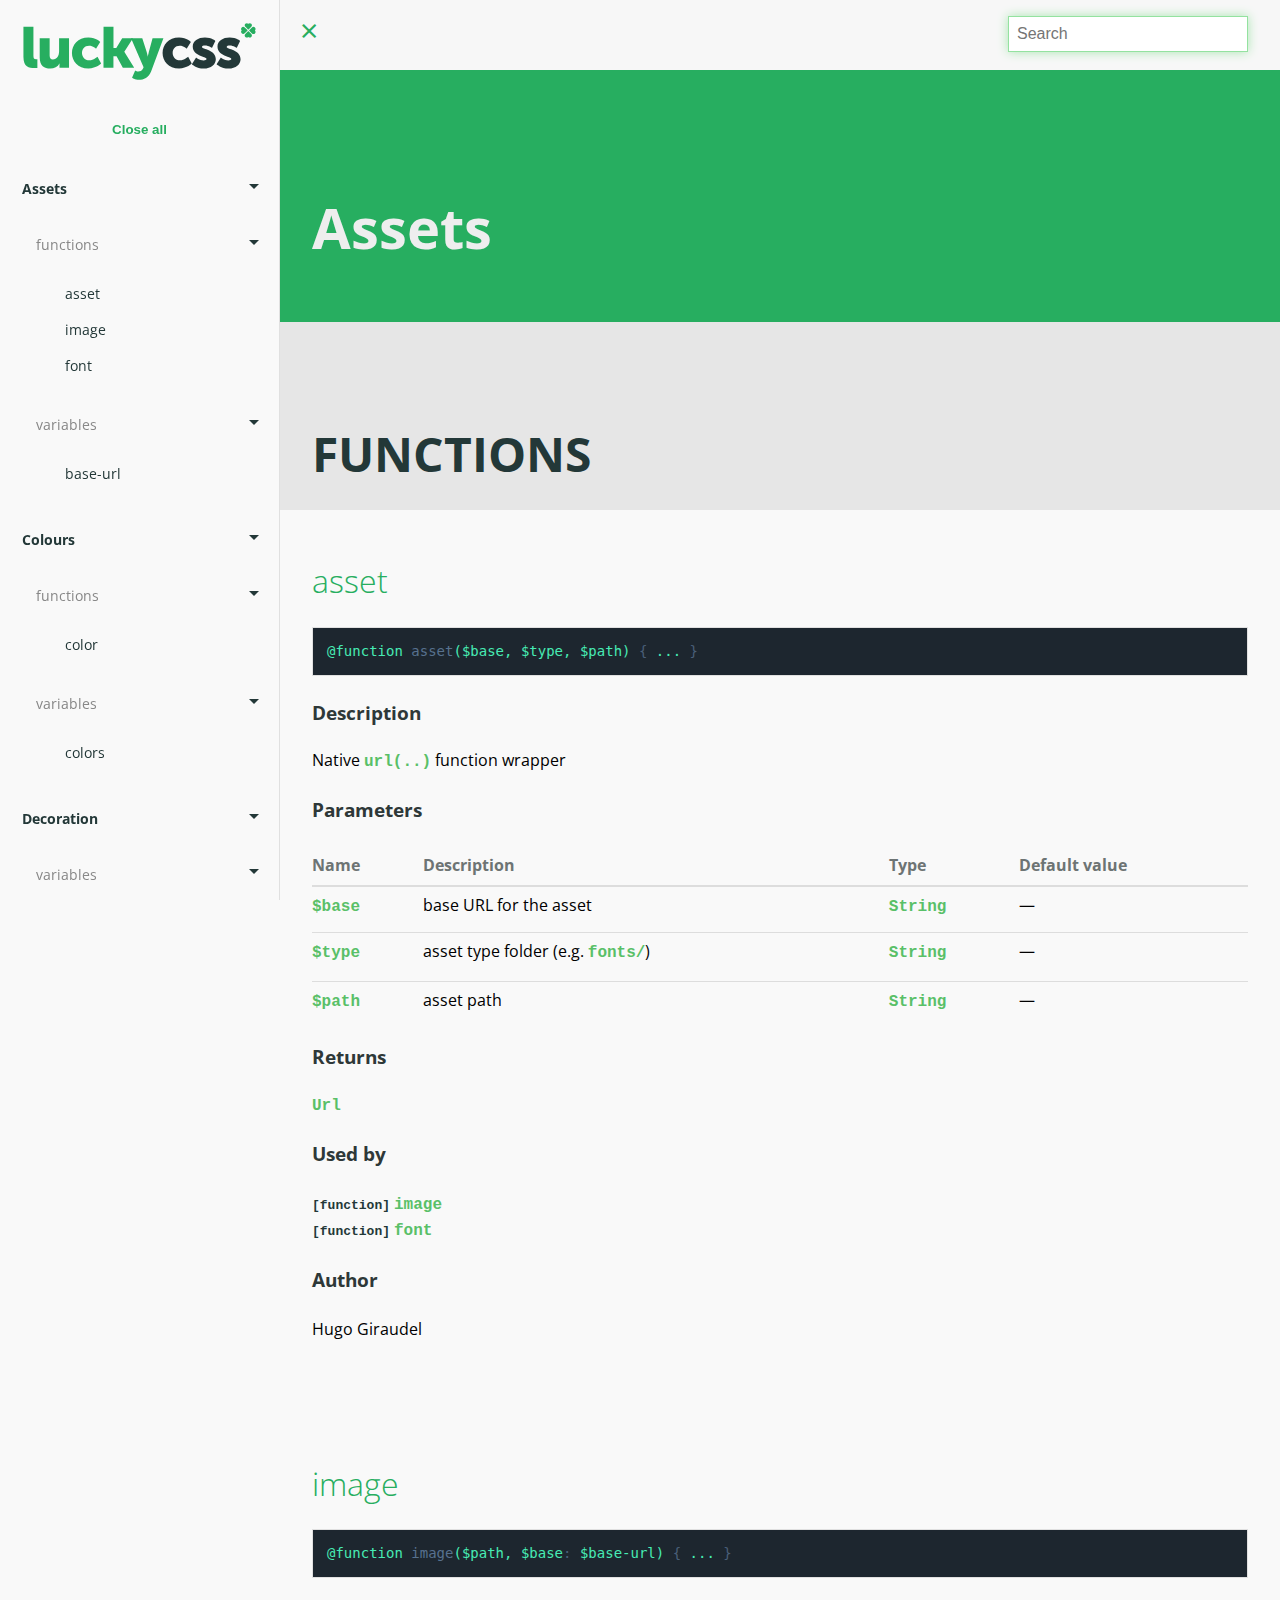
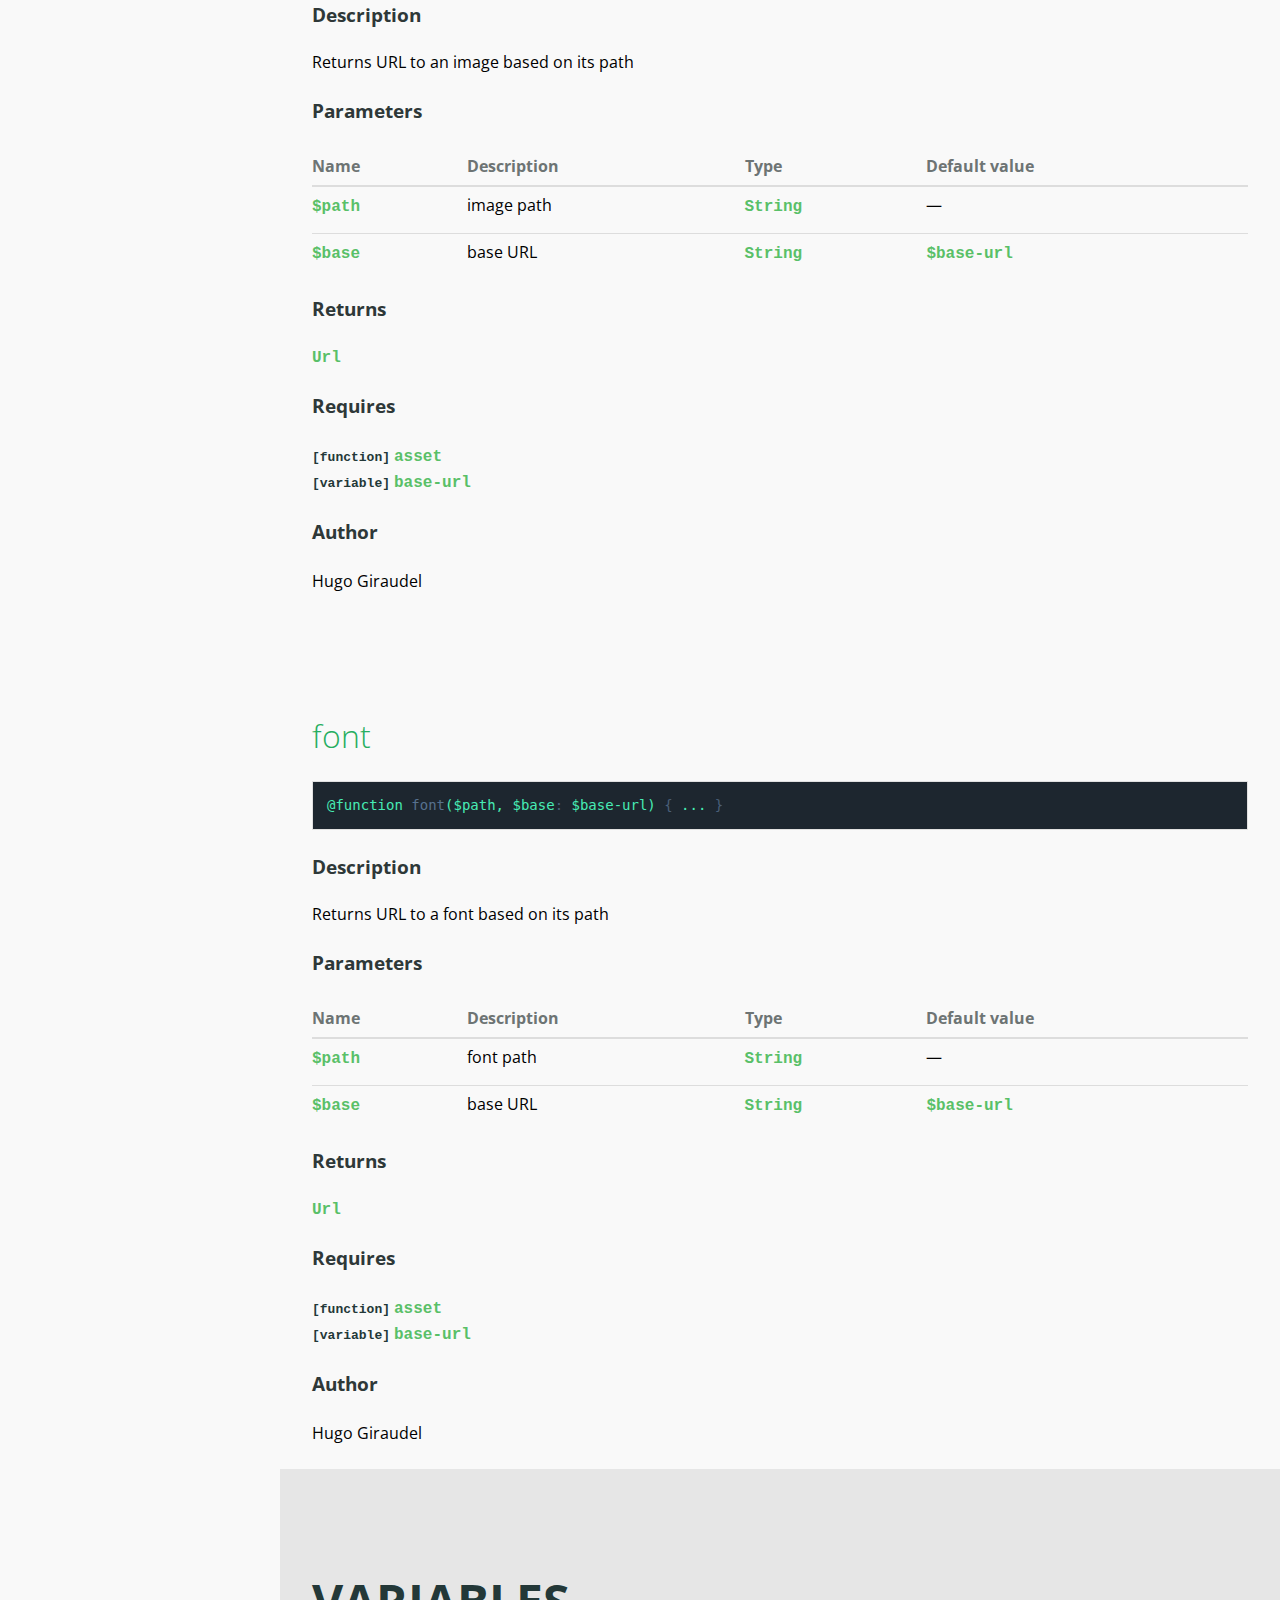
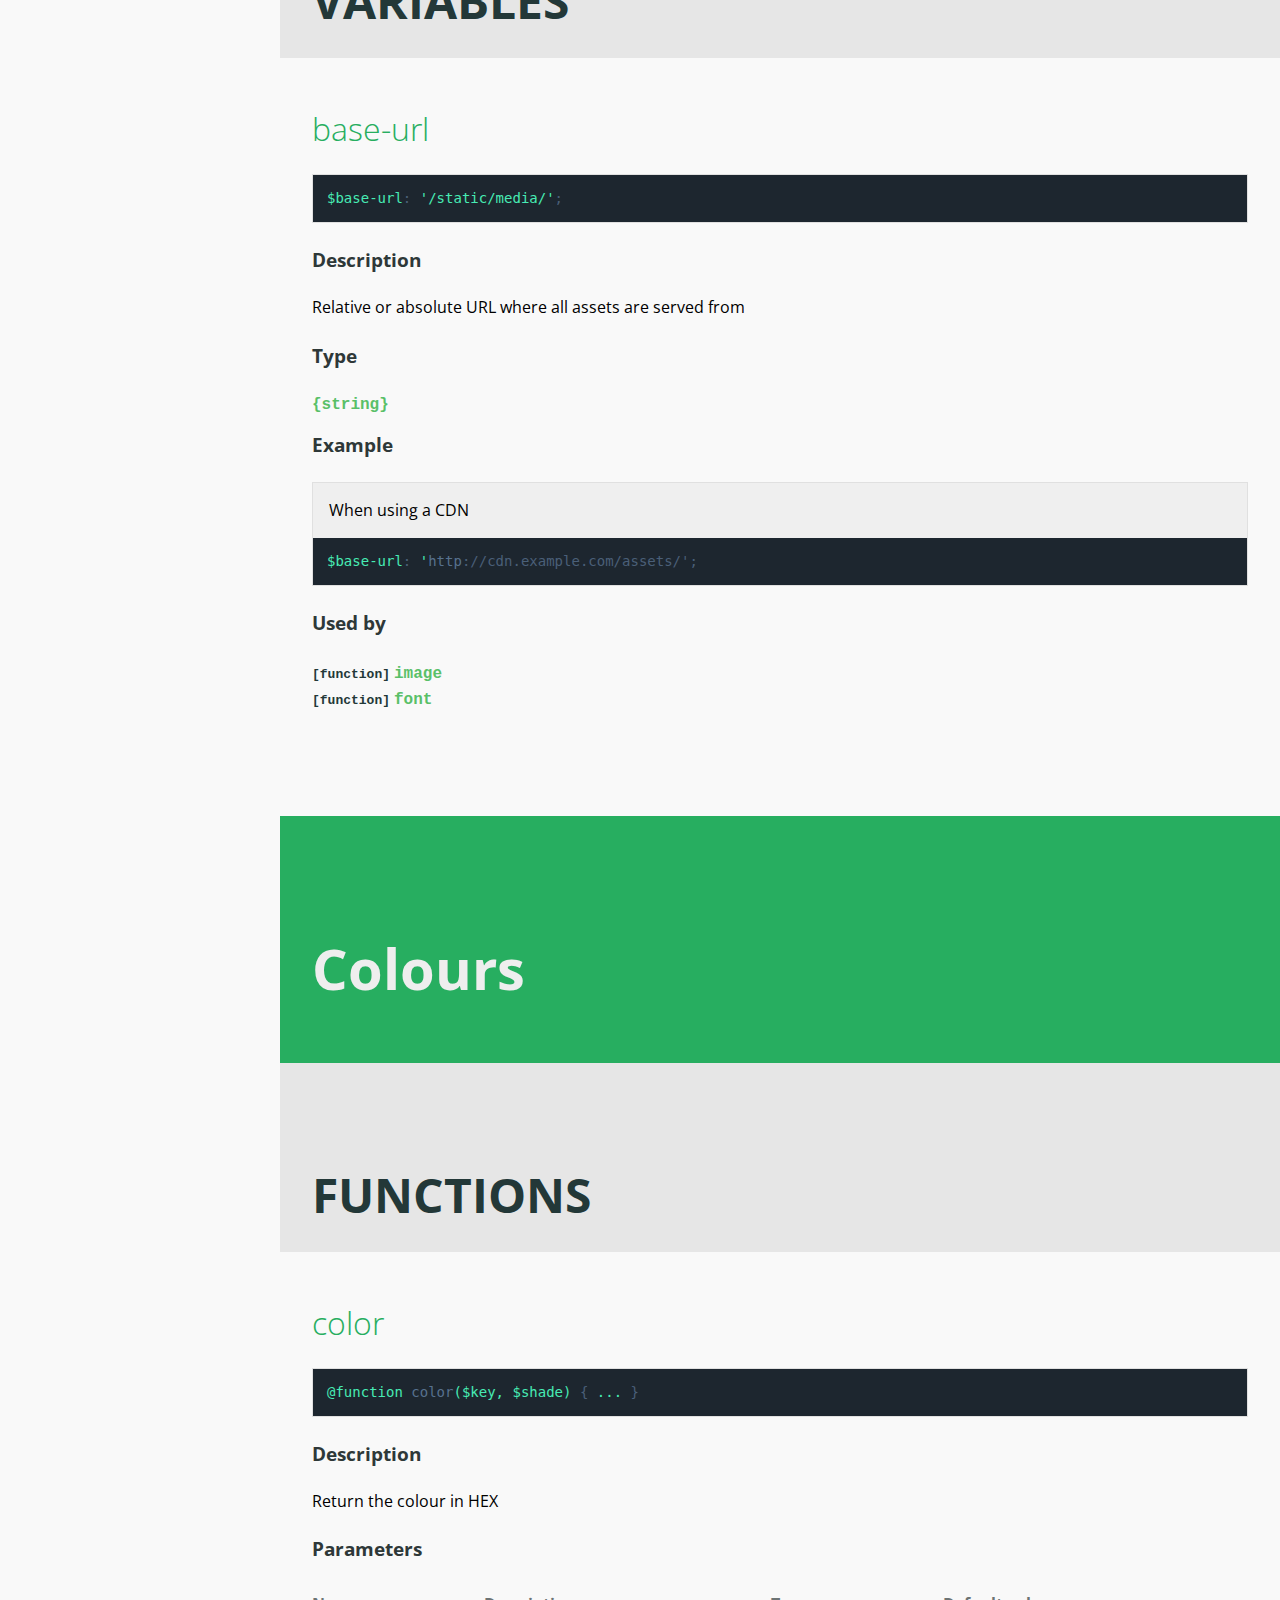
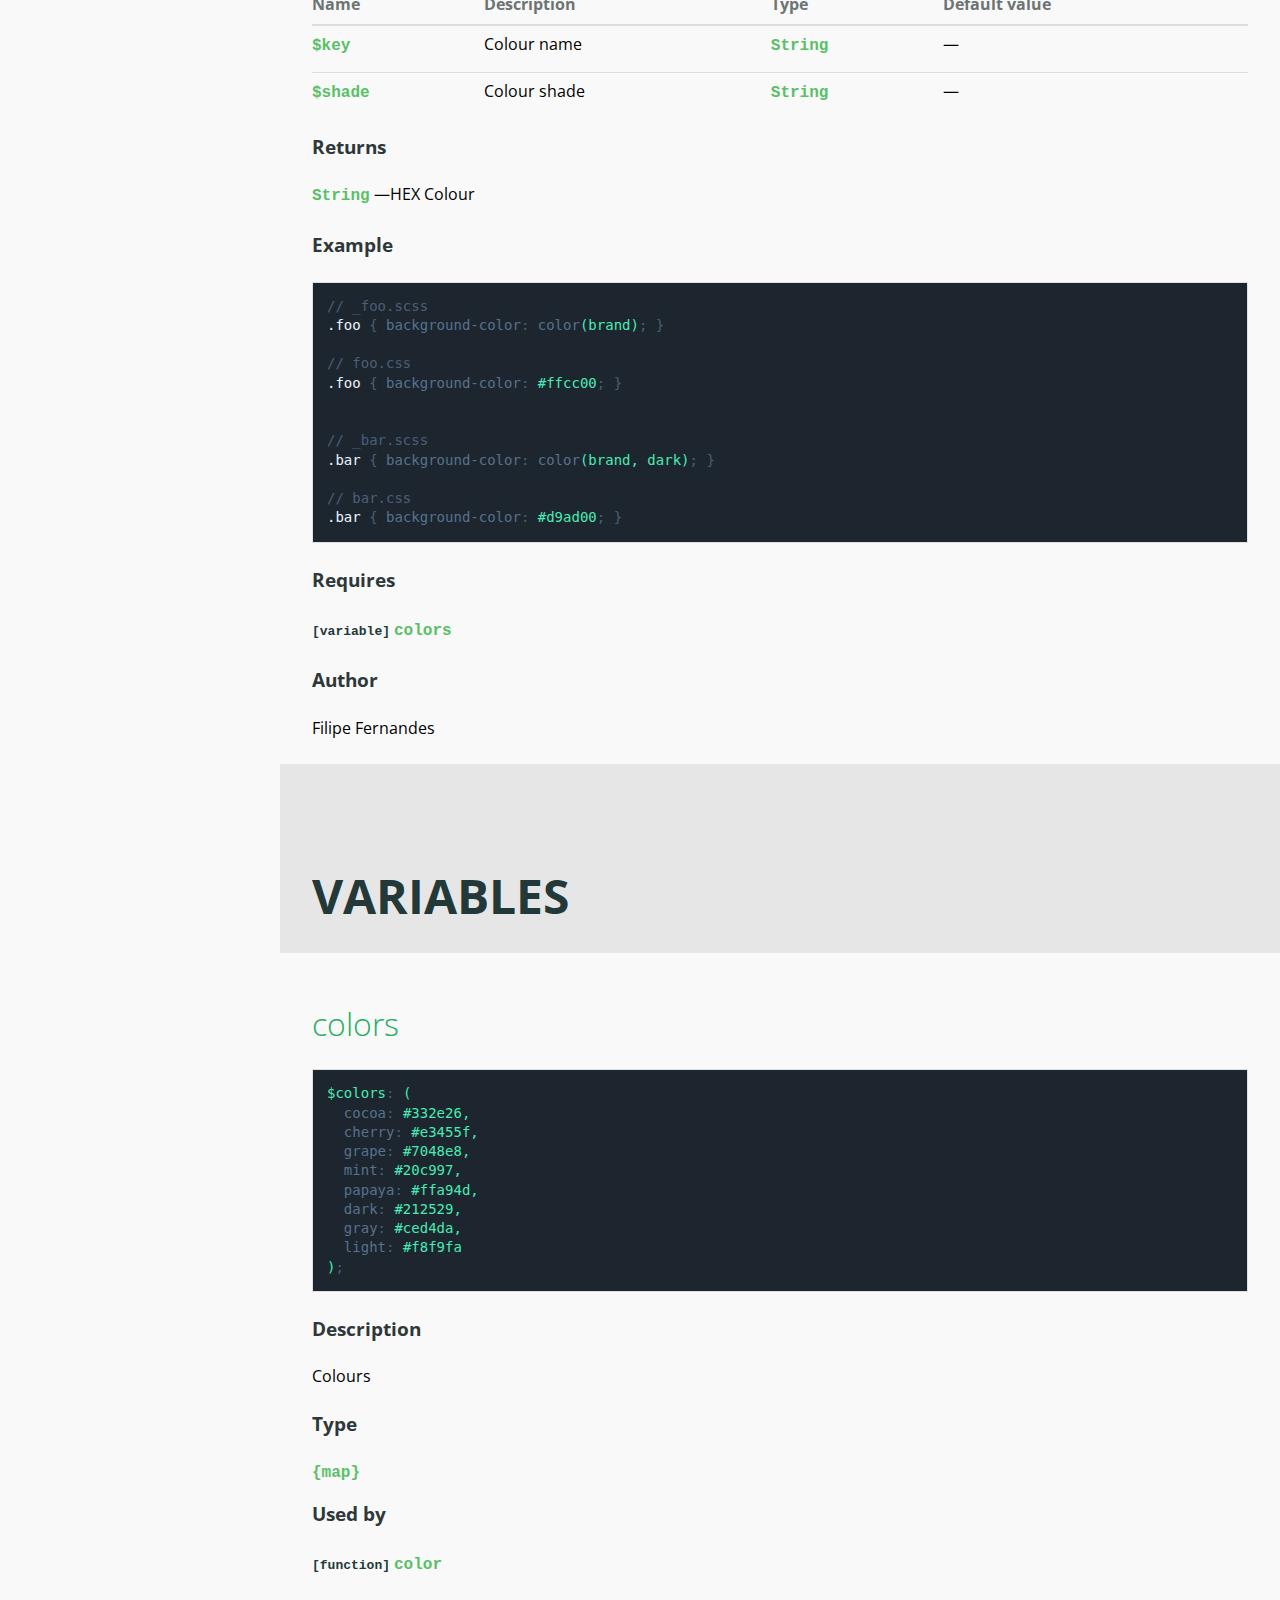
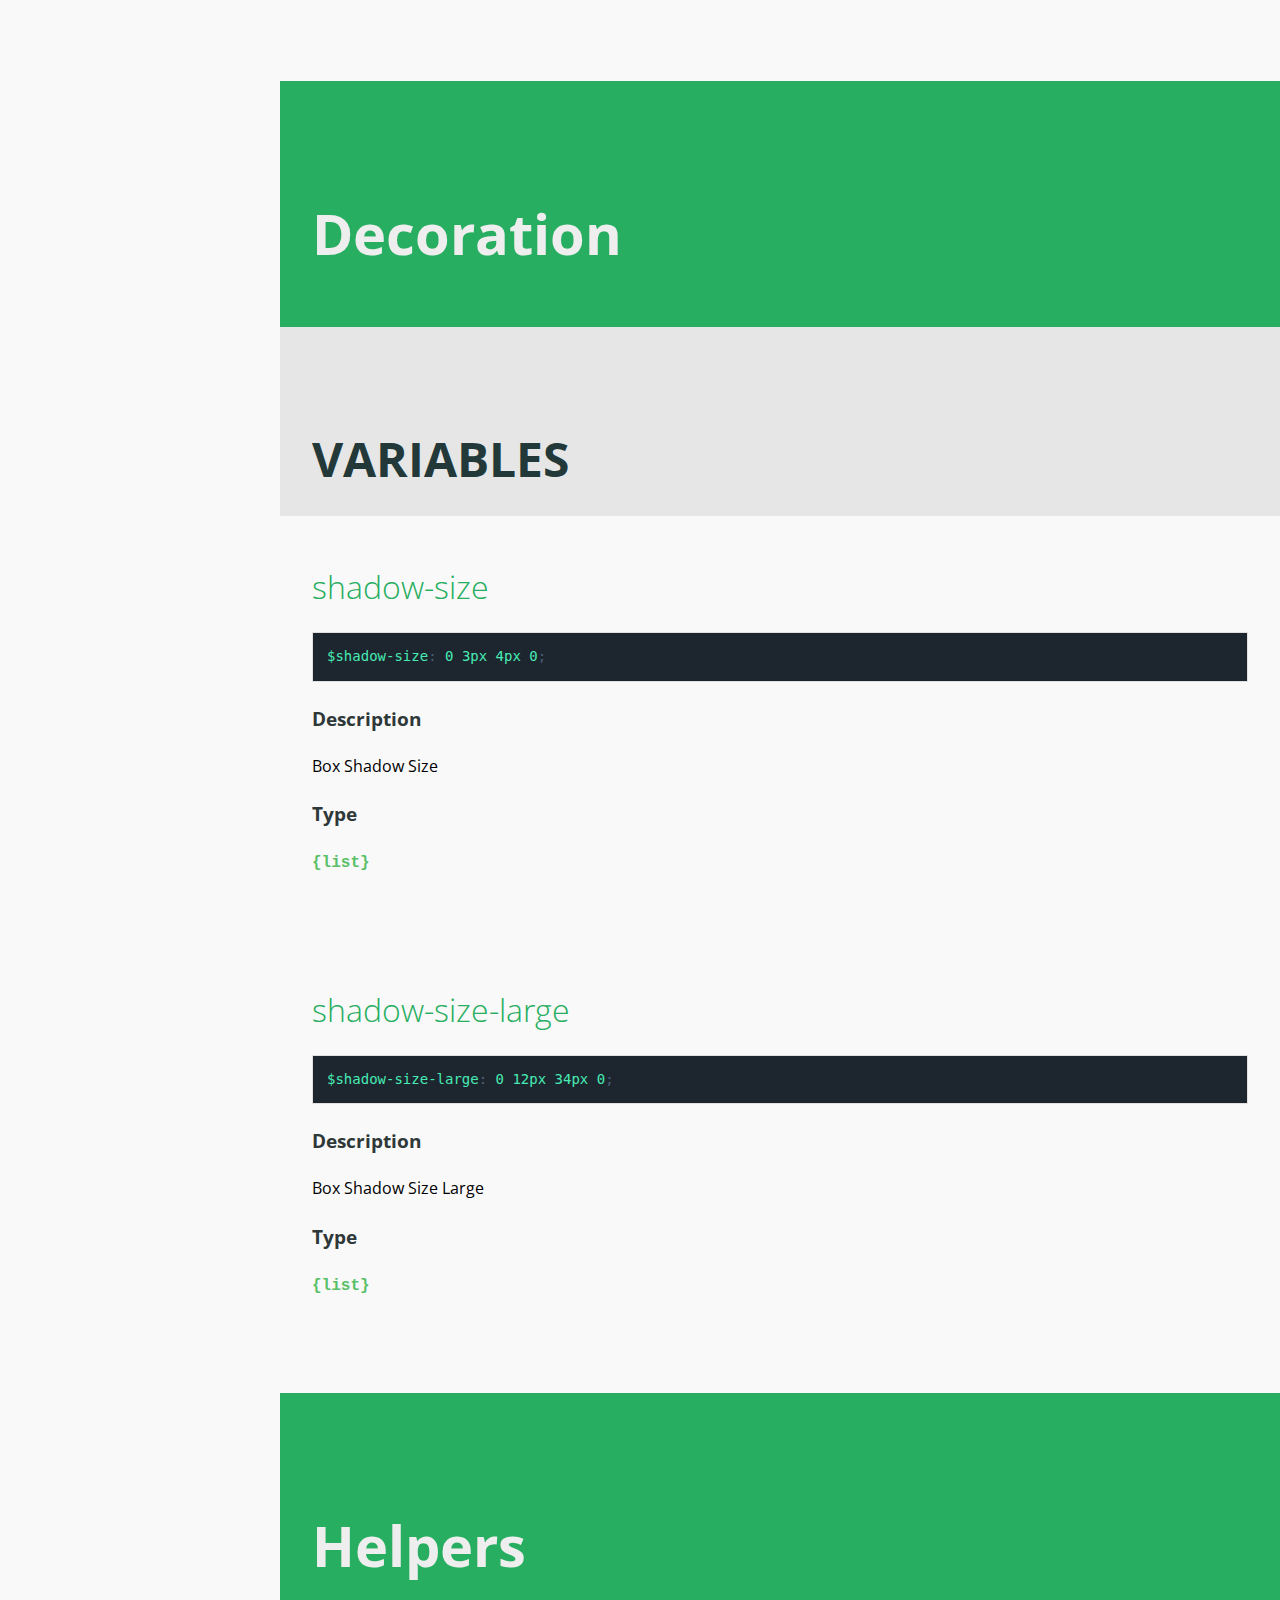
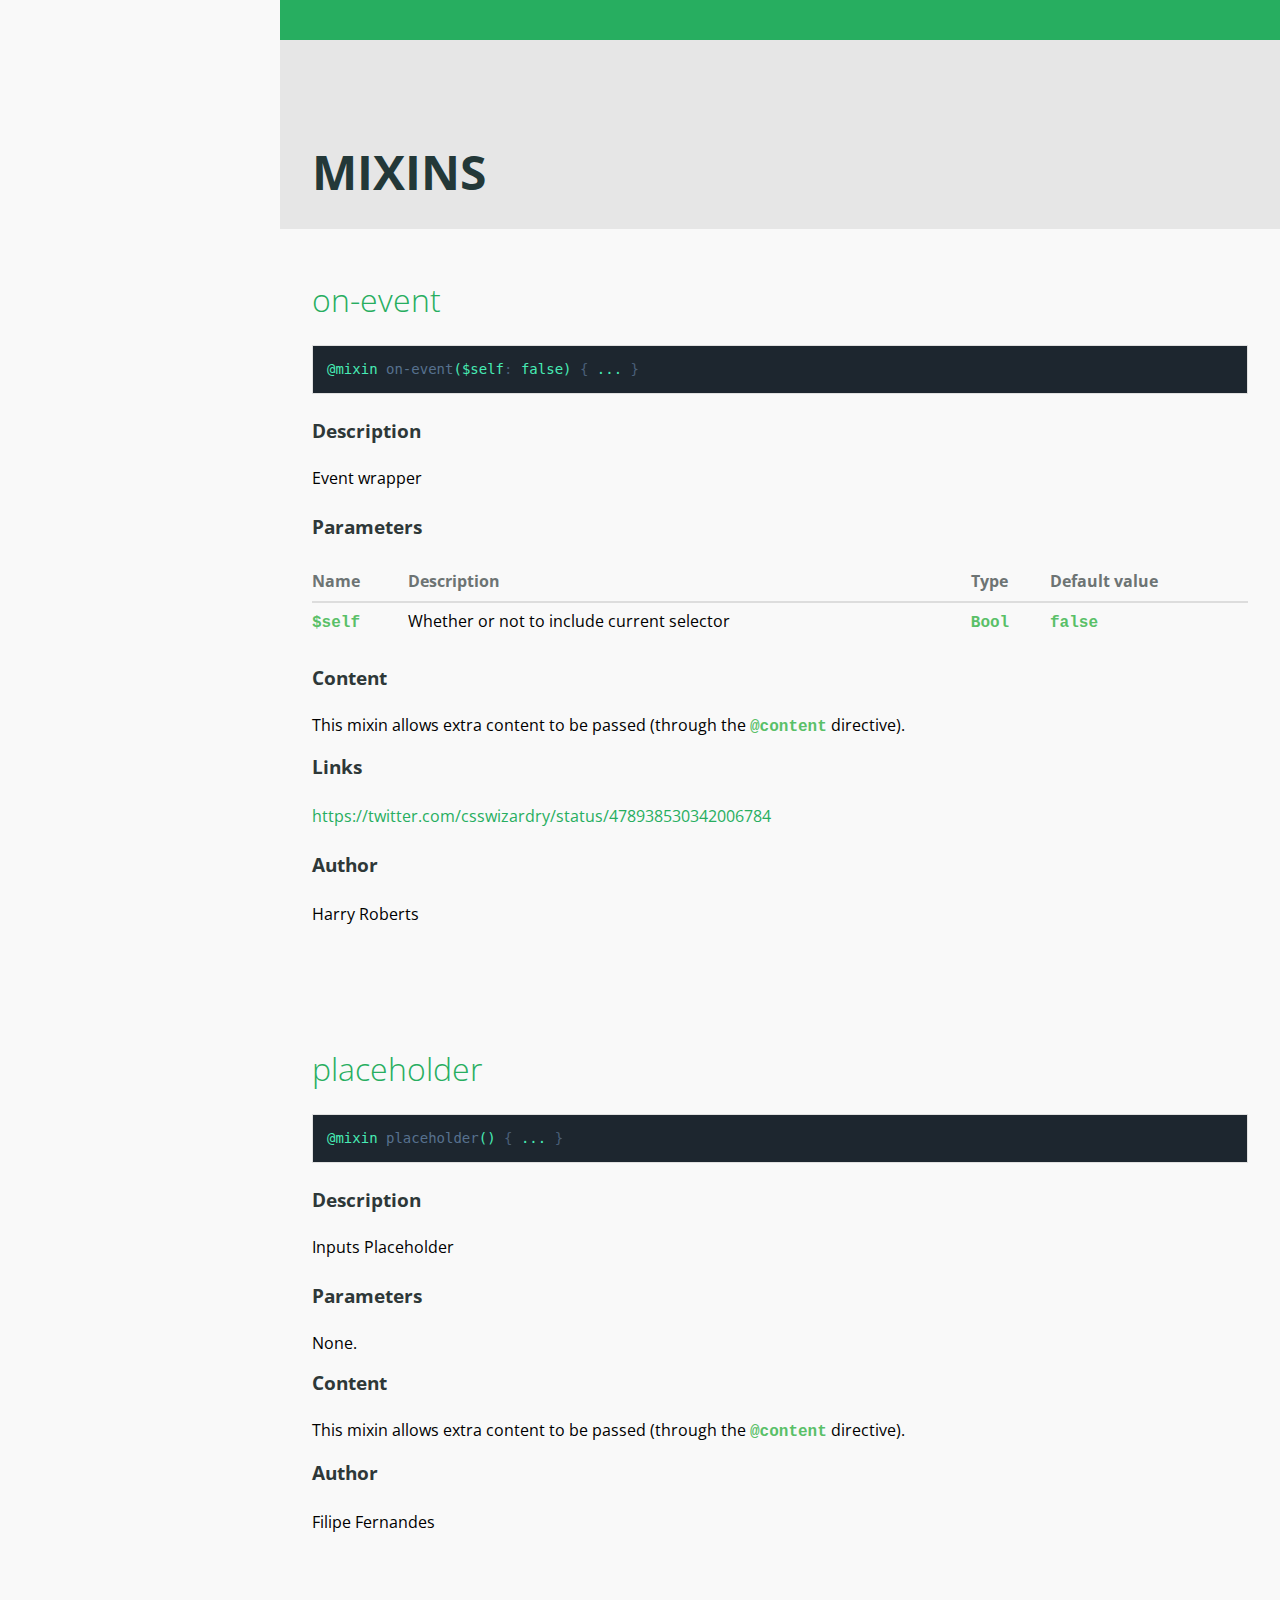
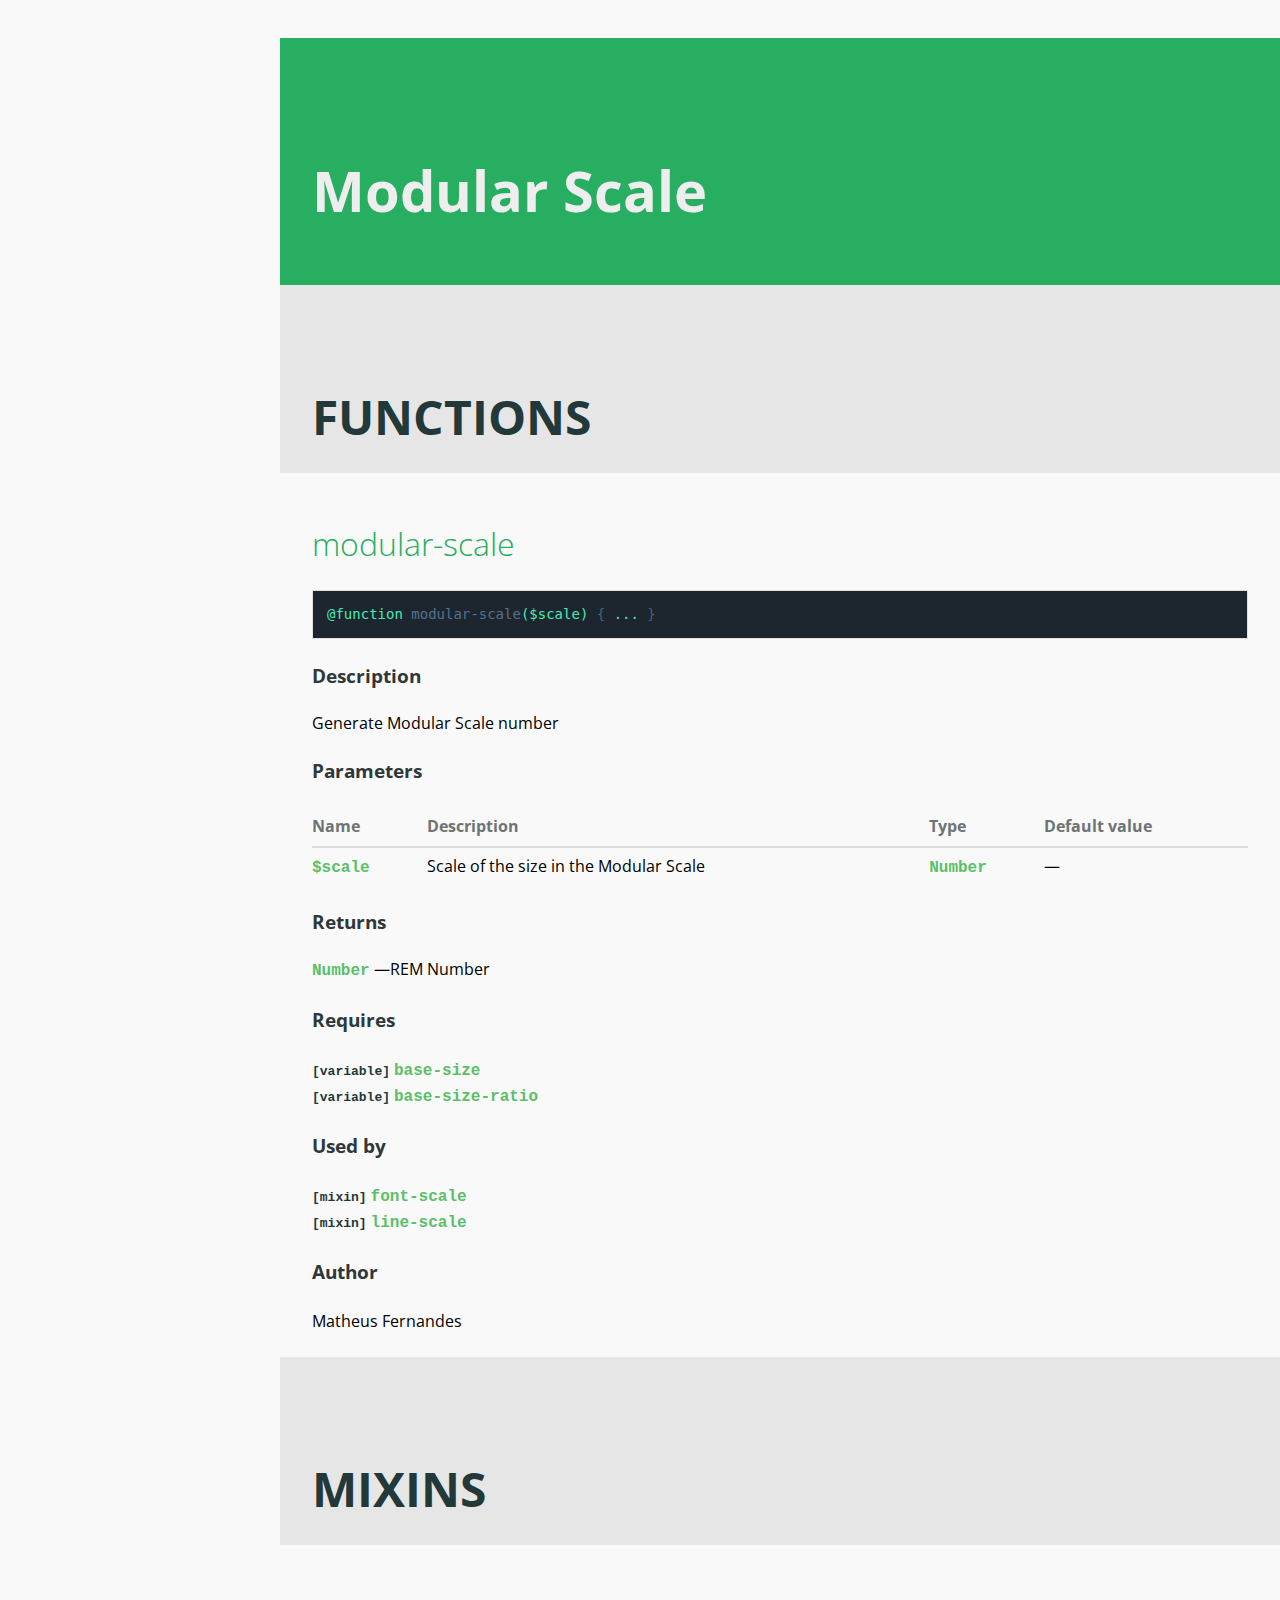
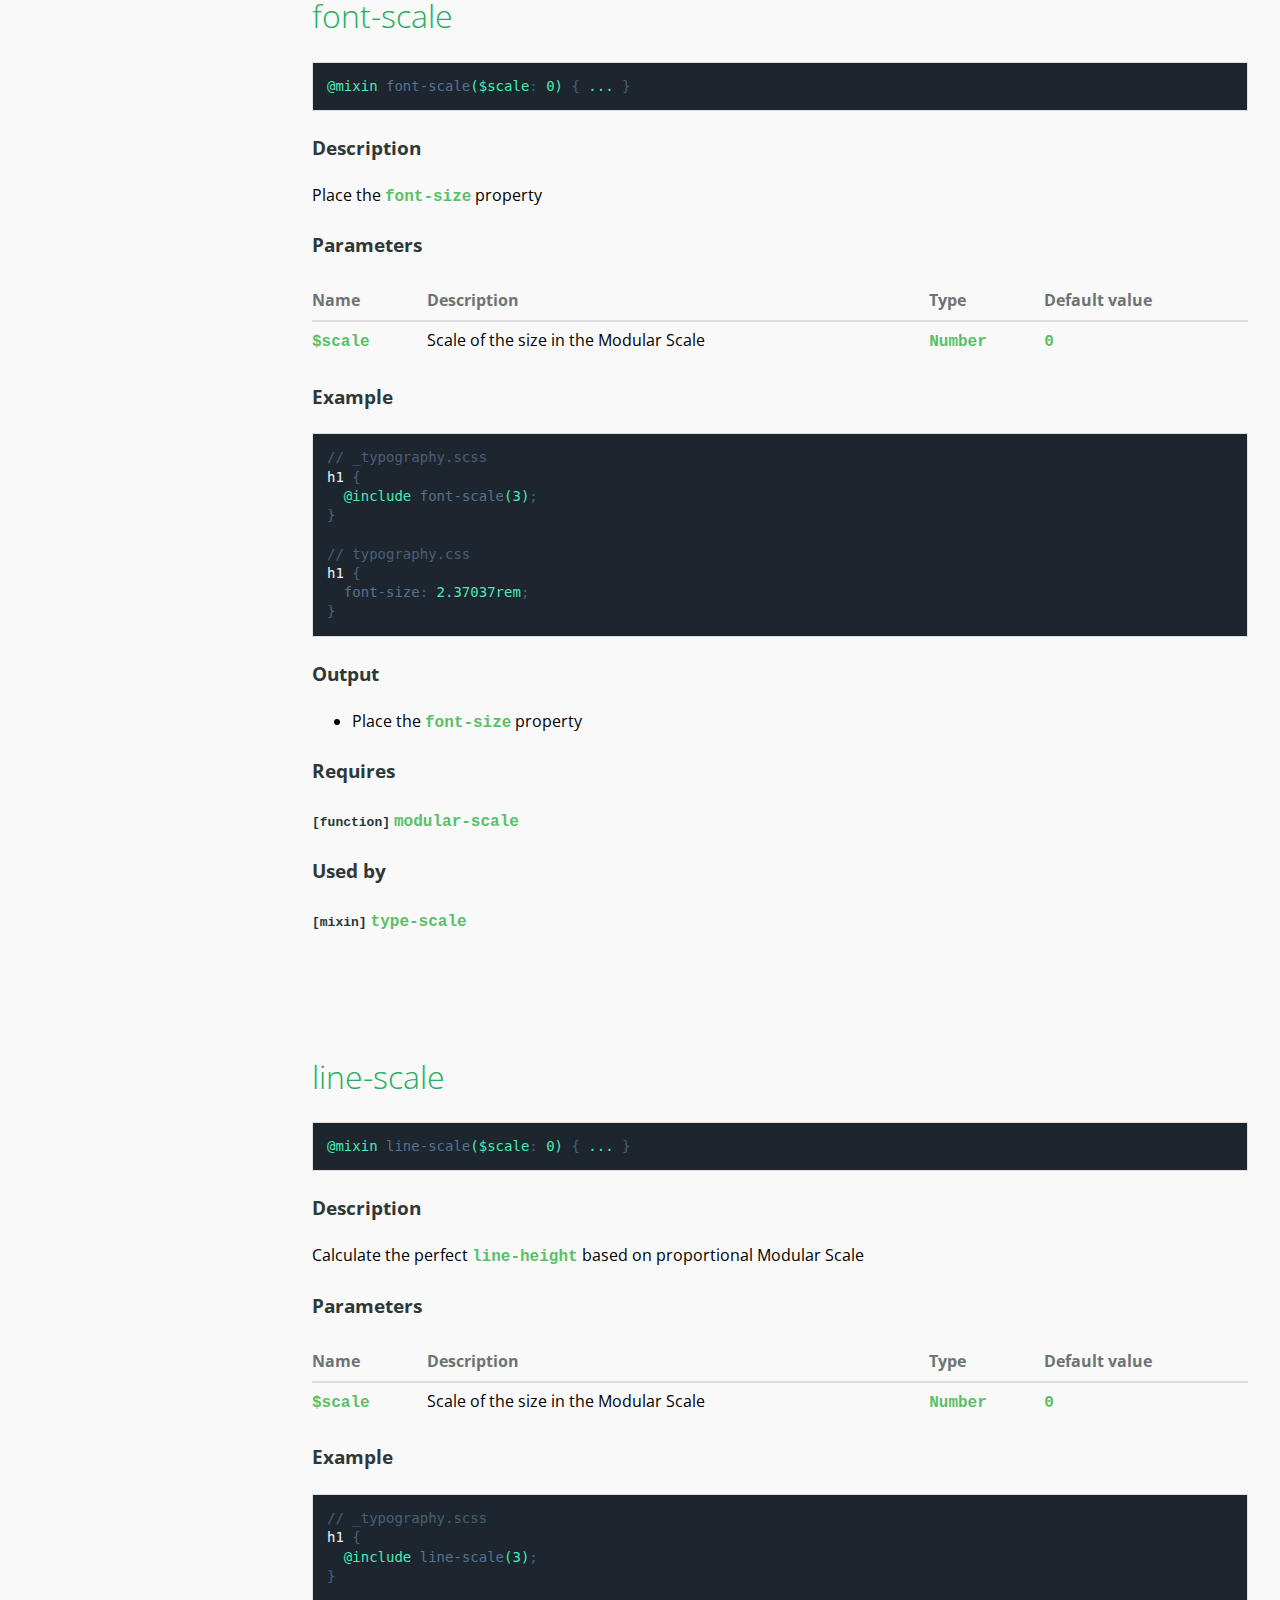
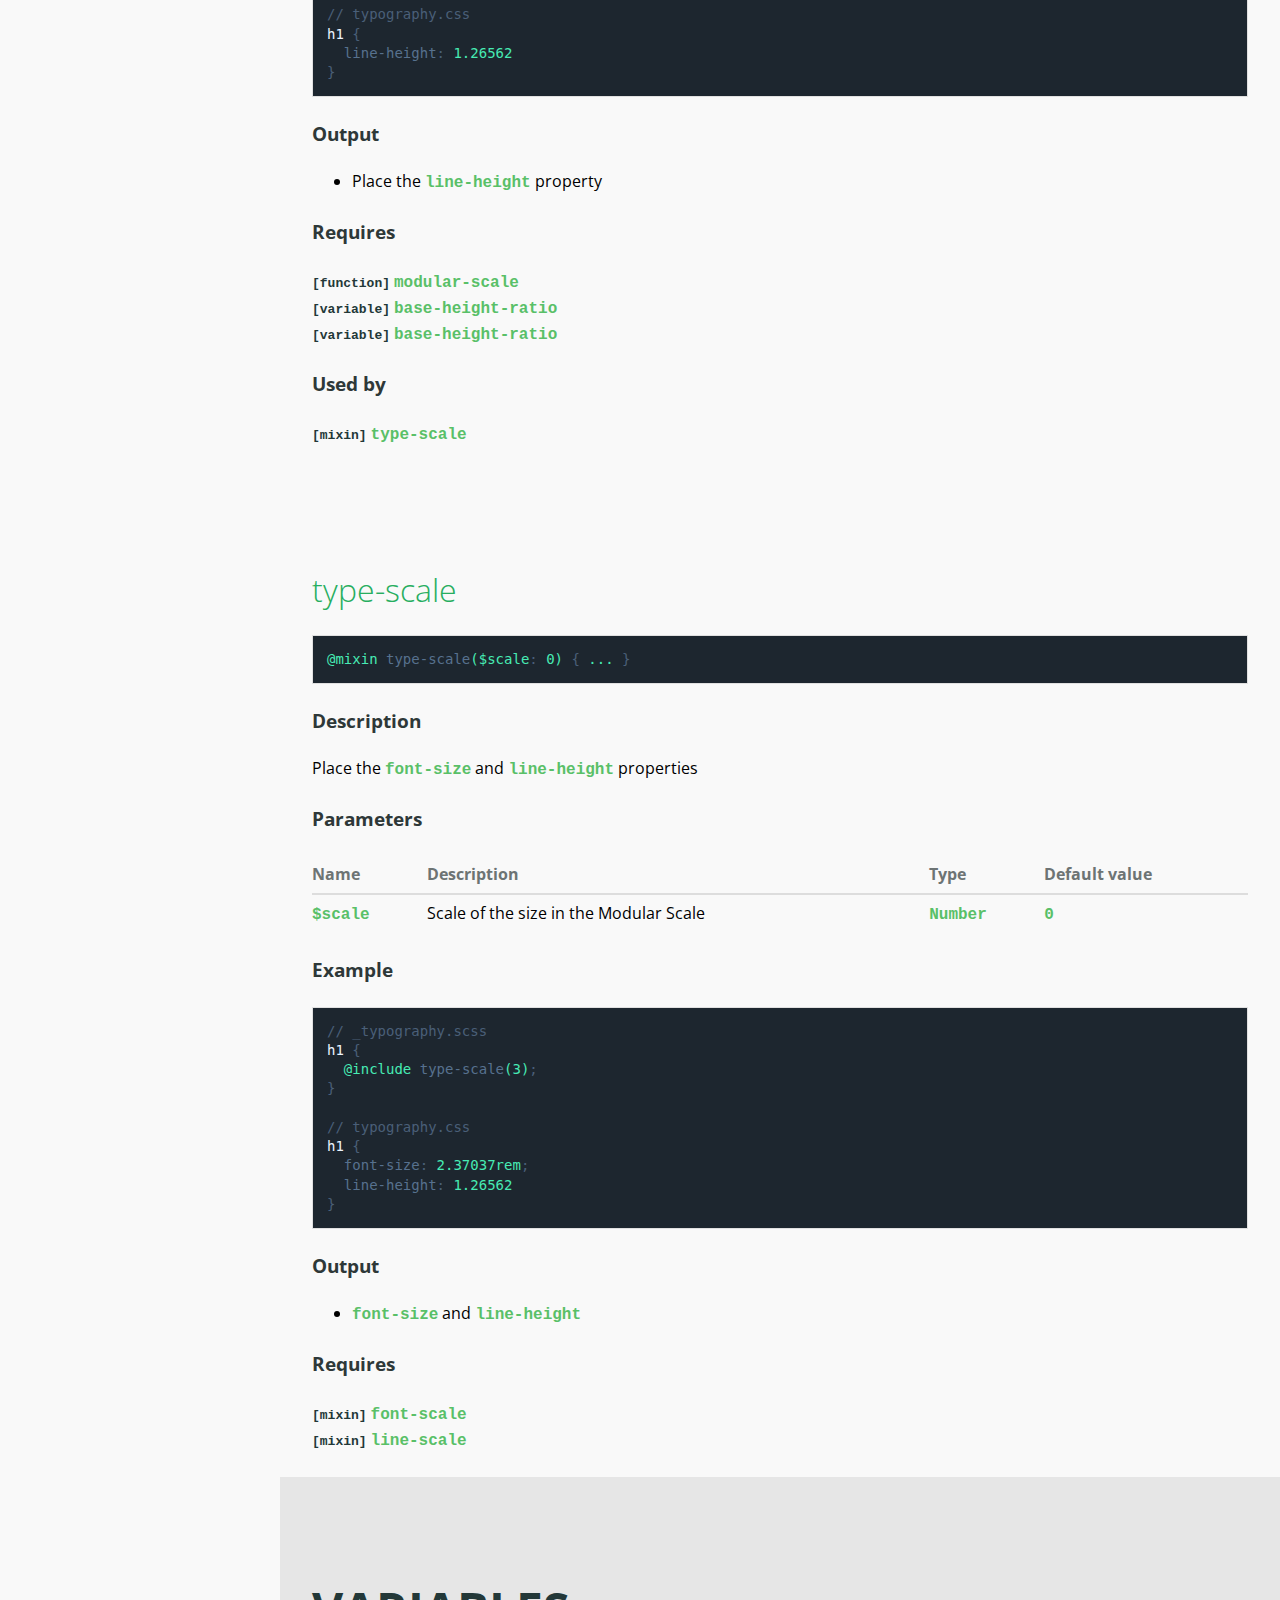
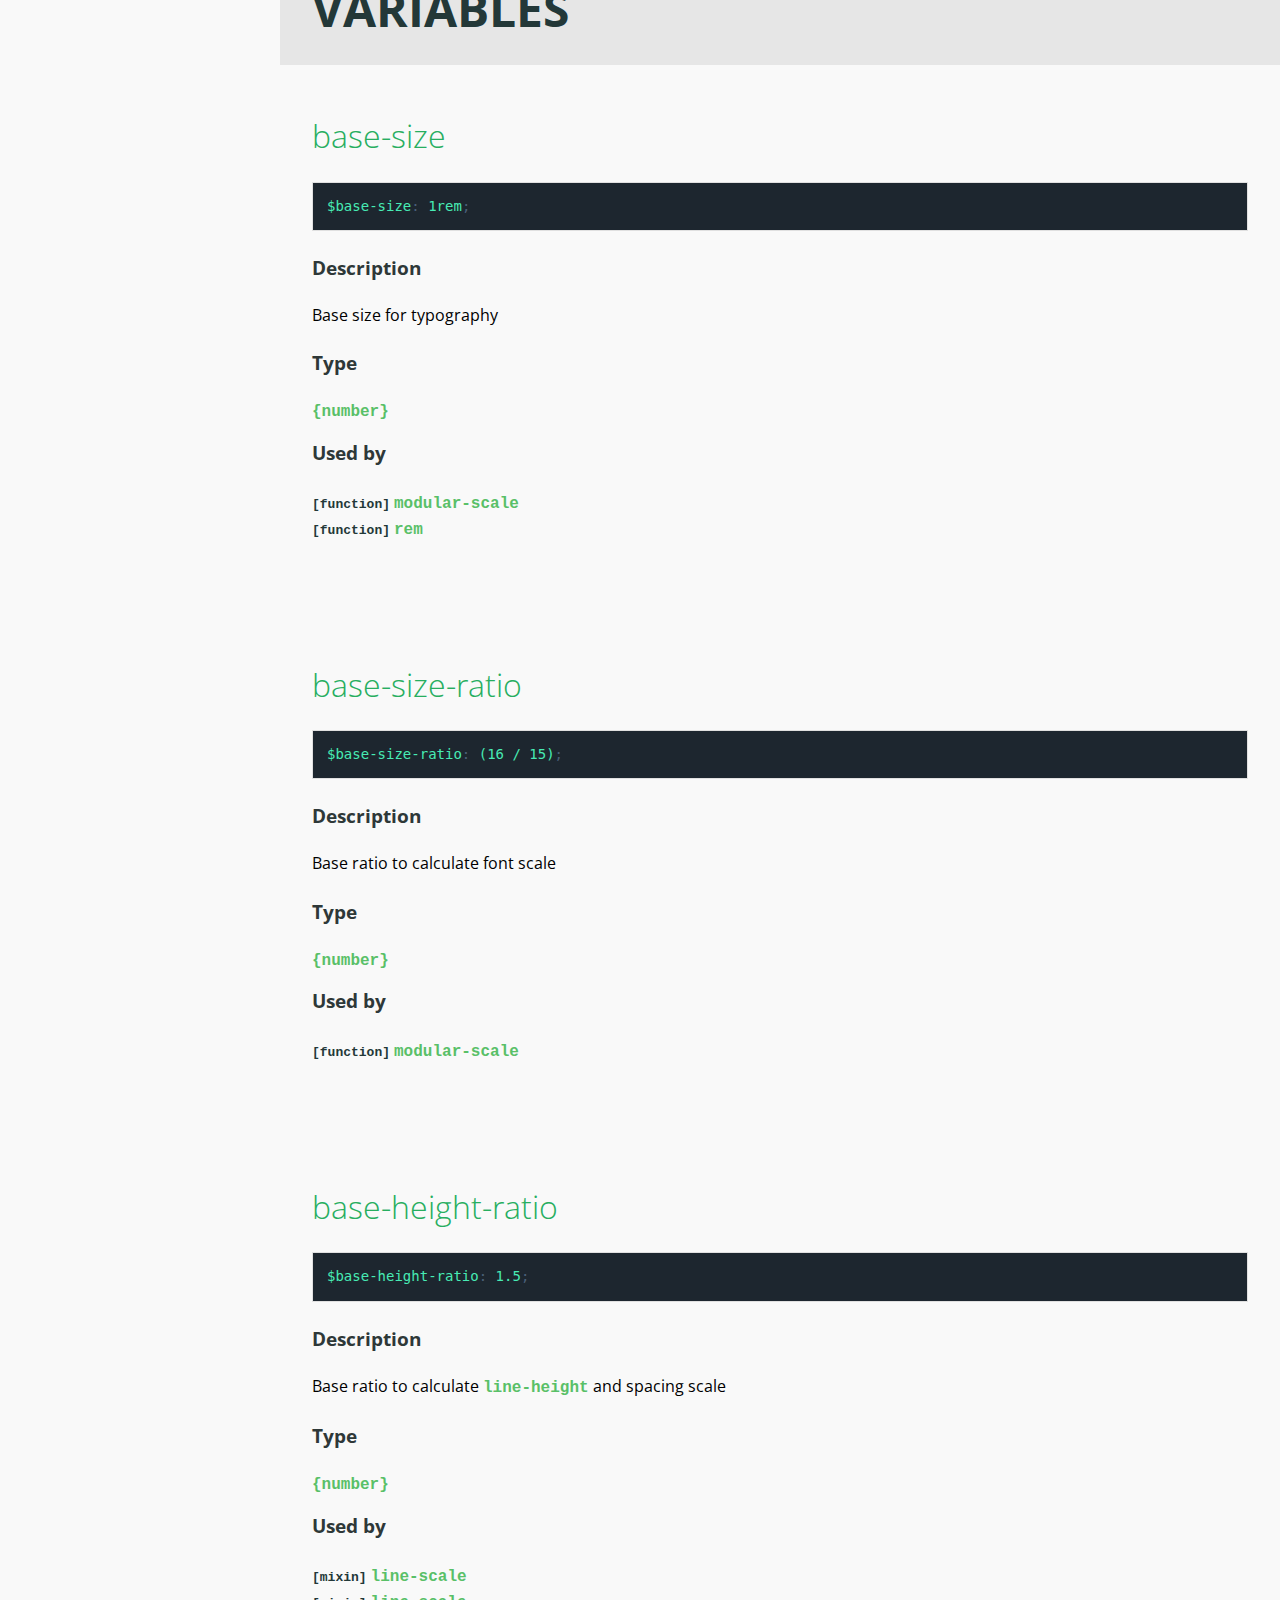
==== docs/index.html @ 884a2128 "First docs" ====
<!doctype html><html lang="en"><head><meta charset="utf-8"><title>LuckyCSS* - v1.0.0</title><link rel="stylesheet" href="assets/css/main.css"><link href="https://fonts.googleapis.com/css?family=Open+Sans:400,500,700" rel="stylesheet" type="text/css"><meta name="viewport" content="width=device-width"><meta content="IE=edge, chrome=1" http-equiv="X-UA-Compatible"><!-- Open Graph tags --><meta property="og:title" content="LuckyCSS* - SassDoc"><meta property="og:type" content="website"><meta property="og:description" content="<p>We are up all night to get lucky!</p>
"><!-- Thanks to Sass-lang.com for the icons --><link href="assets/images/favicon.png" rel="shortcut icon"></head><body><aside class="sidebar" role="nav"><div class="sidebar__header"><h1 class="sidebar__title"><section class="brand"><a href="https://luckycss.github.io"><img src="assets/images/logo_full_inline.svg" alt="LuckyCSS* Logo"></a></section></h1></div><div class="sidebar__body"><button type="button" class="btn-toggle js-btn-toggle" data-alt="Open all">Close all</button><section class="sideabr__nav"><p class="sidebar__item sidebar__item--heading" data-slug="assets"><a href="#assets">assets</a></p><div><p class="sidebar__item sidebar__item--sub-heading" data-slug="assets-function"><a href="#assets-function">functions</a></p><ul class="list-unstyled"><li class="sidebar__item sassdoc__item" data-group="assets" data-name="asset" data-type="function"><a href="#assets-function-asset">asset</a></li><li class="sidebar__item sassdoc__item" data-group="assets" data-name="image" data-type="function"><a href="#assets-function-image">image</a></li><li class="sidebar__item sassdoc__item" data-group="assets" data-name="font" data-type="function"><a href="#assets-function-font">font</a></li></ul><p class="sidebar__item sidebar__item--sub-heading" data-slug="assets-variable"><a href="#assets-variable">variables</a></p><ul class="list-unstyled"><li class="sidebar__item sassdoc__item" data-group="assets" data-name="base-url" data-type="variable"><a href="#assets-variable-base-url">base-url</a></li></ul></div><p class="sidebar__item sidebar__item--heading" data-slug="colours"><a href="#colours">colours</a></p><div><p class="sidebar__item sidebar__item--sub-heading" data-slug="colours-function"><a href="#colours-function">functions</a></p><ul class="list-unstyled"><li class="sidebar__item sassdoc__item" data-group="colours" data-name="color" data-type="function"><a href="#colours-function-color">color</a></li></ul><p class="sidebar__item sidebar__item--sub-heading" data-slug="colours-variable"><a href="#colours-variable">variables</a></p><ul class="list-unstyled"><li class="sidebar__item sassdoc__item" data-group="colours" data-name="colors" data-type="variable"><a href="#colours-variable-colors">colors</a></li></ul></div><p class="sidebar__item sidebar__item--heading" data-slug="decoration"><a href="#decoration">decoration</a></p><div><p class="sidebar__item sidebar__item--sub-heading" data-slug="decoration-variable"><a href="#decoration-variable">variables</a></p><ul class="list-unstyled"><li class="sidebar__item sassdoc__item" data-group="decoration" data-name="shadow-size" data-type="variable"><a href="#decoration-variable-shadow-size">shadow-size</a></li><li class="sidebar__item sassdoc__item" data-group="decoration" data-name="shadow-size-large" data-type="variable"><a href="#decoration-variable-shadow-size-large">shadow-size-large</a></li></ul></div><p class="sidebar__item sidebar__item--heading" data-slug="helpers"><a href="#helpers">helpers</a></p><div><p class="sidebar__item sidebar__item--sub-heading" data-slug="helpers-mixin"><a href="#helpers-mixin">mixins</a></p><ul class="list-unstyled"><li class="sidebar__item sassdoc__item" data-group="helpers" data-name="on-event" data-type="mixin"><a href="#helpers-mixin-on-event">on-event</a></li><li class="sidebar__item sassdoc__item" data-group="helpers" data-name="placeholder" data-type="mixin"><a href="#helpers-mixin-placeholder">placeholder</a></li></ul></div><p class="sidebar__item sidebar__item--heading" data-slug="modular scale"><a href="#modular scale">modular scale</a></p><div><p class="sidebar__item sidebar__item--sub-heading" data-slug="modular scale-function"><a href="#modular scale-function">functions</a></p><ul class="list-unstyled"><li class="sidebar__item sassdoc__item" data-group="modular scale" data-name="modular-scale" data-type="function"><a href="#modular scale-function-modular-scale">modular-scale</a></li></ul><p class="sidebar__item sidebar__item--sub-heading" data-slug="modular scale-mixin"><a href="#modular scale-mixin">mixins</a></p><ul class="list-unstyled"><li class="sidebar__item sassdoc__item" data-group="modular scale" data-name="font-scale" data-type="mixin"><a href="#modular scale-mixin-font-scale">font-scale</a></li><li class="sidebar__item sassdoc__item" data-group="modular scale" data-name="line-scale" data-type="mixin"><a href="#modular scale-mixin-line-scale">line-scale</a></li><li class="sidebar__item sassdoc__item" data-group="modular scale" data-name="type-scale" data-type="mixin"><a href="#modular scale-mixin-type-scale">type-scale</a></li></ul><p class="sidebar__item sidebar__item--sub-heading" data-slug="modular scale-variable"><a href="#modular scale-variable">variables</a></p><ul class="list-unstyled"><li class="sidebar__item sassdoc__item" data-group="modular scale" data-name="base-size" data-type="variable"><a href="#modular scale-variable-base-size">base-size</a></li><li class="sidebar__item sassdoc__item" data-group="modular scale" data-name="base-size-ratio" data-type="variable"><a href="#modular scale-variable-base-size-ratio">base-size-ratio</a></li><li class="sidebar__item sassdoc__item" data-group="modular scale" data-name="base-height-ratio" data-type="variable"><a href="#modular scale-variable-base-height-ratio">base-height-ratio</a></li><li class="sidebar__item sassdoc__item" data-group="modular scale" data-name="base-height" data-type="variable"><a href="#modular scale-variable-base-height">base-height</a></li></ul></div><p class="sidebar__item sidebar__item--heading" data-slug="responsive"><a href="#responsive">responsive</a></p><div><p class="sidebar__item sidebar__item--sub-heading" data-slug="responsive-mixin"><a href="#responsive-mixin">mixins</a></p><ul class="list-unstyled"><li class="sidebar__item sassdoc__item" data-group="responsive" data-name="media-query" data-type="mixin"><a href="#responsive-mixin-media-query">media-query</a></li></ul><p class="sidebar__item sidebar__item--sub-heading" data-slug="responsive-variable"><a href="#responsive-variable">variables</a></p><ul class="list-unstyled"><li class="sidebar__item sassdoc__item" data-group="responsive" data-name="breakpoints" data-type="variable"><a href="#responsive-variable-breakpoints">breakpoints</a></li></ul></div><p class="sidebar__item sidebar__item--heading" data-slug="sizing"><a href="#sizing">sizing</a></p><div><p class="sidebar__item sidebar__item--sub-heading" data-slug="sizing-function"><a href="#sizing-function">functions</a></p><ul class="list-unstyled"><li class="sidebar__item sassdoc__item" data-group="sizing" data-name="spacing" data-type="function"><a href="#sizing-function-spacing">spacing</a></li><li class="sidebar__item sassdoc__item" data-group="sizing" data-name="rem" data-type="function"><a href="#sizing-function-rem">rem</a></li></ul></div><p class="sidebar__item sidebar__item--heading" data-slug="spacing"><a href="#spacing">spacing</a></p><div><p class="sidebar__item sidebar__item--sub-heading" data-slug="spacing-mixin"><a href="#spacing-mixin">mixins</a></p><ul class="list-unstyled"><li class="sidebar__item sassdoc__item" data-group="spacing" data-name="rectangle" data-type="mixin"><a href="#spacing-mixin-rectangle">rectangle</a></li></ul></div><p class="sidebar__item sidebar__item--heading" data-slug="transitions"><a href="#transitions">transitions</a></p><div><p class="sidebar__item sidebar__item--sub-heading" data-slug="transitions-mixin"><a href="#transitions-mixin">mixins</a></p><ul class="list-unstyled"><li class="sidebar__item sassdoc__item" data-group="transitions" data-name="transition" data-type="mixin"><a href="#transitions-mixin-transition">transition</a></li></ul><p class="sidebar__item sidebar__item--sub-heading" data-slug="transitions-variable"><a href="#transitions-variable">variables</a></p><ul class="list-unstyled"><li class="sidebar__item sassdoc__item" data-group="transitions" data-name="transitions" data-type="variable"><a href="#transitions-variable-transitions">transitions</a></li></ul></div><p class="sidebar__item sidebar__item--heading" data-slug="typography"><a href="#typography">typography</a></p><div><p class="sidebar__item sidebar__item--sub-heading" data-slug="typography-variable"><a href="#typography-variable">variables</a></p><ul class="list-unstyled"><li class="sidebar__item sassdoc__item" data-group="typography" data-name="font-family-sans" data-type="variable"><a href="#typography-variable-font-family-sans">font-family-sans</a></li><li class="sidebar__item sassdoc__item" data-group="typography" data-name="font-family-serif" data-type="variable"><a href="#typography-variable-font-family-serif">font-family-serif</a></li><li class="sidebar__item sassdoc__item" data-group="typography" data-name="font-family-mono" data-type="variable"><a href="#typography-variable-font-family-mono">font-family-mono</a></li><li class="sidebar__item sassdoc__item" data-group="typography" data-name="font-family-heading" data-type="variable"><a href="#typography-variable-font-family-heading">font-family-heading</a></li><li class="sidebar__item sassdoc__item" data-group="typography" data-name="font-family-paragraph" data-type="variable"><a href="#typography-variable-font-family-paragraph">font-family-paragraph</a></li></ul></div><p class="sidebar__item sidebar__item--heading" data-slug="undefined"><a href="#undefined">General</a></p><div><p class="sidebar__item sidebar__item--sub-heading" data-slug="undefined-function"><a href="#undefined-function">functions</a></p><ul class="list-unstyled"><li class="sidebar__item sassdoc__item" data-group="undefined" data-name="stript-unit" data-type="function"><a href="#undefined-function-stript-unit">stript-unit</a></li></ul></div></section></div></aside><article class="main" role="main"><header class="header" role="banner"><div class="container"><section class="brand-medium"><a href="https://luckycss.github.io"><img src="assets/images/logo_full_inline.svg" alt="LuckyCSS* Logo"></a></section><div class="sassdoc__searchbar searchbar"><label for="js-search-input" class="visually-hidden">Search</label><div class="searchbar__form" id="js-search"><input name="search" type="search" class="searchbar__field" autocomplete="off" autofocus id="js-search-input" placeholder="Search"><ul class="searchbar__suggestions" id="js-search-suggestions"></ul></div></div></div></header><section class="main__section"><h1 class="main__heading" id="assets"><div class="container">assets</div></h1><section class="main__sub-section" id="assets-function"><h2 class="main__heading--secondary"><div class="container">functions</div></h2><section class="main__item container item" id="assets-function-asset"><h3 class="item__heading"><a class="item__name" href="#function-asset">asset</a></h3><div class="item__code-wrapper"><pre class="item__code item__code--togglable language-scss" data-current-state="collapsed" data-expanded="@function asset($base, $type, $path) { 
  @return url($base + $type + $path);
 }" data-collapsed="@function asset($base, $type, $path) { ... }"><code>@function asset($base, $type, $path) { ... }</code></pre></div><h3 class="item__sub-heading">Description</h3><div class="item__description"><p>Native <code>url(..)</code> function wrapper</p></div><h3 class="item__sub-heading">Parameters</h3><table class="item__parameters"><thead><tr><th scope="col"><span class="visually-hidden">parameter </span>Name</th><th scope="col"><span class="visually-hidden">parameter </span>Description</th><th scope="col"><span class="visually-hidden">parameter </span>Type</th><th scope="col"><span class="visually-hidden">parameter </span>Default value</th></tr></thead><tbody><tr class="item__parameter"><th scope="row" data-label="name"><code>$base</code></th><td data-label="desc"><p>base URL for the asset</p></td><td data-label="type"><code>String</code></td><td data-label="default">&mdash;<span class="visually-hidden"> none</span></td></tr><tr class="item__parameter"><th scope="row" data-label="name"><code>$type</code></th><td data-label="desc"><p>asset type folder (e.g. <code>fonts/</code>)</p></td><td data-label="type"><code>String</code></td><td data-label="default">&mdash;<span class="visually-hidden"> none</span></td></tr><tr class="item__parameter"><th scope="row" data-label="name"><code>$path</code></th><td data-label="desc"><p>asset path</p></td><td data-label="type"><code>String</code></td><td data-label="default">&mdash;<span class="visually-hidden"> none</span></td></tr></tbody></table><h3 class="item__sub-heading">Returns</h3><div class="item__description item__description--inline"><code>Url</code></div><h3 class="item__sub-heading">Used by</h3><ul class="list-unstyled"><li><span class="item__cross-type">[function]</span> <a href="#assets-function-image"><code>image</code></a></li><li><span class="item__cross-type">[function]</span> <a href="#assets-function-font"><code>font</code></a></li></ul><h3 class="item__sub-heading">Author</h3><ul class="list-unstyled"><li><p>Hugo Giraudel</p></li></ul></section><section class="main__item container item" id="assets-function-image"><h3 class="item__heading"><a class="item__name" href="#function-image">image</a></h3><div class="item__code-wrapper"><pre class="item__code item__code--togglable language-scss" data-current-state="collapsed" data-expanded="@function image($path, $base: $base-url) { 
  @return asset($base, &#39;images/&#39;, $path);
 }" data-collapsed="@function image($path, $base: $base-url) { ... }"><code>@function image($path, $base: $base-url) { ... }</code></pre></div><h3 class="item__sub-heading">Description</h3><div class="item__description"><p>Returns URL to an image based on its path</p></div><h3 class="item__sub-heading">Parameters</h3><table class="item__parameters"><thead><tr><th scope="col"><span class="visually-hidden">parameter </span>Name</th><th scope="col"><span class="visually-hidden">parameter </span>Description</th><th scope="col"><span class="visually-hidden">parameter </span>Type</th><th scope="col"><span class="visually-hidden">parameter </span>Default value</th></tr></thead><tbody><tr class="item__parameter"><th scope="row" data-label="name"><code>$path</code></th><td data-label="desc"><p>image path</p></td><td data-label="type"><code>String</code></td><td data-label="default">&mdash;<span class="visually-hidden"> none</span></td></tr><tr class="item__parameter"><th scope="row" data-label="name"><code>$base</code></th><td data-label="desc"><p>base URL</p></td><td data-label="type"><code>String</code></td><td data-label="default"><code>$base-url</code></td></tr></tbody></table><h3 class="item__sub-heading">Returns</h3><div class="item__description item__description--inline"><code>Url</code></div><h3 class="item__sub-heading">Requires</h3><ul class="list-unstyled"><li class="item__description item__description--inline"><span class="item__cross-type">[function]</span> <a href="#assets-function-asset"><code>asset</code></a></li><li class="item__description item__description--inline"><span class="item__cross-type">[variable]</span> <a href="#assets-variable-base-url"><code>base-url</code></a></li></ul><h3 class="item__sub-heading">Author</h3><ul class="list-unstyled"><li><p>Hugo Giraudel</p></li></ul></section><section class="main__item container item" id="assets-function-font"><h3 class="item__heading"><a class="item__name" href="#function-font">font</a></h3><div class="item__code-wrapper"><pre class="item__code item__code--togglable language-scss" data-current-state="collapsed" data-expanded="@function font($path, $base: $base-url) { 
  @return asset($base, &#39;fonts/&#39;, $path);
 }" data-collapsed="@function font($path, $base: $base-url) { ... }"><code>@function font($path, $base: $base-url) { ... }</code></pre></div><h3 class="item__sub-heading">Description</h3><div class="item__description"><p>Returns URL to a font based on its path</p></div><h3 class="item__sub-heading">Parameters</h3><table class="item__parameters"><thead><tr><th scope="col"><span class="visually-hidden">parameter </span>Name</th><th scope="col"><span class="visually-hidden">parameter </span>Description</th><th scope="col"><span class="visually-hidden">parameter </span>Type</th><th scope="col"><span class="visually-hidden">parameter </span>Default value</th></tr></thead><tbody><tr class="item__parameter"><th scope="row" data-label="name"><code>$path</code></th><td data-label="desc"><p>font path</p></td><td data-label="type"><code>String</code></td><td data-label="default">&mdash;<span class="visually-hidden"> none</span></td></tr><tr class="item__parameter"><th scope="row" data-label="name"><code>$base</code></th><td data-label="desc"><p>base URL</p></td><td data-label="type"><code>String</code></td><td data-label="default"><code>$base-url</code></td></tr></tbody></table><h3 class="item__sub-heading">Returns</h3><div class="item__description item__description--inline"><code>Url</code></div><h3 class="item__sub-heading">Requires</h3><ul class="list-unstyled"><li class="item__description item__description--inline"><span class="item__cross-type">[function]</span> <a href="#assets-function-asset"><code>asset</code></a></li><li class="item__description item__description--inline"><span class="item__cross-type">[variable]</span> <a href="#assets-variable-base-url"><code>base-url</code></a></li></ul><h3 class="item__sub-heading">Author</h3><ul class="list-unstyled"><li><p>Hugo Giraudel</p></li></ul></section></section><section class="main__sub-section" id="assets-variable"><h2 class="main__heading--secondary"><div class="container">variables</div></h2><section class="main__item container item" id="assets-variable-base-url"><h3 class="item__heading"><a class="item__name" href="#variable-base-url">base-url</a></h3><div class="item__code-wrapper"><pre class="item__code language-scss"><code>$base-url: &#39;/static/media/&#39;;</code></pre></div><h3 class="item__sub-heading">Description</h3><div class="item__description"><p>Relative or absolute URL where all assets are served from</p></div><h3 class="item__sub-heading">Type</h3><p><code>{string}</code></p><h3 class="item__sub-heading">Example</h3><div class="item__example example"><div class="example__description"><p>When using a CDN</p></div><pre class="example__code language-scss"><code>$base-url: &#39;http://cdn.example.com/assets/&#39;;</code></pre></div><h3 class="item__sub-heading">Used by</h3><ul class="list-unstyled"><li><span class="item__cross-type">[function]</span> <a href="#assets-function-image"><code>image</code></a></li><li><span class="item__cross-type">[function]</span> <a href="#assets-function-font"><code>font</code></a></li></ul></section></section></section><section class="main__section"><h1 class="main__heading" id="colours"><div class="container">colours</div></h1><section class="main__sub-section" id="colours-function"><h2 class="main__heading--secondary"><div class="container">functions</div></h2><section class="main__item container item" id="colours-function-color"><h3 class="item__heading"><a class="item__name" href="#function-color">color</a></h3><div class="item__code-wrapper"><pre class="item__code item__code--togglable language-scss" data-current-state="collapsed" data-expanded="@function color($key, $shade) { 
  $color: map-get($colors, $key);
  $palette: (
    $key: (
      base: $color,
      dark: mix(black, $color, 15%),
      xdark: mix(black, $color, 40%),
      light: mix(white, $color, 15%),
      xlight: mix(white, $color, 40%)
    )
  );
  @return map-get(map-get($palette, $key), $shade);
 }" data-collapsed="@function color($key, $shade) { ... }"><code>@function color($key, $shade) { ... }</code></pre></div><h3 class="item__sub-heading">Description</h3><div class="item__description"><p>Return the colour in HEX</p></div><h3 class="item__sub-heading">Parameters</h3><table class="item__parameters"><thead><tr><th scope="col"><span class="visually-hidden">parameter </span>Name</th><th scope="col"><span class="visually-hidden">parameter </span>Description</th><th scope="col"><span class="visually-hidden">parameter </span>Type</th><th scope="col"><span class="visually-hidden">parameter </span>Default value</th></tr></thead><tbody><tr class="item__parameter"><th scope="row" data-label="name"><code>$key</code></th><td data-label="desc"><p>Colour name</p></td><td data-label="type"><code>String</code></td><td data-label="default">&mdash;<span class="visually-hidden"> none</span></td></tr><tr class="item__parameter"><th scope="row" data-label="name"><code>$shade</code></th><td data-label="desc"><p>Colour shade</p></td><td data-label="type"><code>String</code></td><td data-label="default">&mdash;<span class="visually-hidden"> none</span></td></tr></tbody></table><h3 class="item__sub-heading">Returns</h3><div class="item__description item__description--inline"><code>String</code> &mdash;<p>HEX Colour</p></div><h3 class="item__sub-heading">Example</h3><div class="item__example example"><pre class="example__code language-scss"><code>// _foo.scss
.foo { background-color: color(brand); }

// foo.css
.foo { background-color: #ffcc00; }


// _bar.scss
.bar { background-color: color(brand, dark); }

// bar.css
.bar { background-color: #d9ad00; }</code></pre></div><h3 class="item__sub-heading">Requires</h3><ul class="list-unstyled"><li class="item__description item__description--inline"><span class="item__cross-type">[variable]</span> <a href="#colours-variable-colors"><code>colors</code></a></li></ul><h3 class="item__sub-heading">Author</h3><ul class="list-unstyled"><li><p>Filipe Fernandes</p></li></ul></section></section><section class="main__sub-section" id="colours-variable"><h2 class="main__heading--secondary"><div class="container">variables</div></h2><section class="main__item container item" id="colours-variable-colors"><h3 class="item__heading"><a class="item__name" href="#variable-colors">colors</a></h3><div class="item__code-wrapper"><pre class="item__code language-scss"><code>$colors: (
  cocoa: #332e26,
  cherry: #e3455f,
  grape: #7048e8,
  mint: #20c997,
  papaya: #ffa94d,
  dark: #212529,
  gray: #ced4da,
  light: #f8f9fa
);</code></pre></div><h3 class="item__sub-heading">Description</h3><div class="item__description"><p>Colours</p></div><h3 class="item__sub-heading">Type</h3><p><code>{map}</code></p><h3 class="item__sub-heading">Used by</h3><ul class="list-unstyled"><li><span class="item__cross-type">[function]</span> <a href="#colours-function-color"><code>color</code></a></li></ul></section></section></section><section class="main__section"><h1 class="main__heading" id="decoration"><div class="container">decoration</div></h1><section class="main__sub-section" id="decoration-variable"><h2 class="main__heading--secondary"><div class="container">variables</div></h2><section class="main__item container item" id="decoration-variable-shadow-size"><h3 class="item__heading"><a class="item__name" href="#variable-shadow-size">shadow-size</a></h3><div class="item__code-wrapper"><pre class="item__code language-scss"><code>$shadow-size: 0 3px 4px 0;</code></pre></div><h3 class="item__sub-heading">Description</h3><div class="item__description"><p>Box Shadow Size</p></div><h3 class="item__sub-heading">Type</h3><p><code>{list}</code></p></section><section class="main__item container item" id="decoration-variable-shadow-size-large"><h3 class="item__heading"><a class="item__name" href="#variable-shadow-size-large">shadow-size-large</a></h3><div class="item__code-wrapper"><pre class="item__code language-scss"><code>$shadow-size-large: 0 12px 34px 0;</code></pre></div><h3 class="item__sub-heading">Description</h3><div class="item__description"><p>Box Shadow Size Large</p></div><h3 class="item__sub-heading">Type</h3><p><code>{list}</code></p></section></section></section><section class="main__section"><h1 class="main__heading" id="helpers"><div class="container">helpers</div></h1><section class="main__sub-section" id="helpers-mixin"><h2 class="main__heading--secondary"><div class="container">mixins</div></h2><section class="main__item container item" id="helpers-mixin-on-event"><h3 class="item__heading"><a class="item__name" href="#mixin-on-event">on-event</a></h3><div class="item__code-wrapper"><pre class="item__code item__code--togglable language-scss" data-current-state="collapsed" data-expanded="@mixin on-event($self: false) { 
  @if $self {
    &amp;,
    &amp;:hover,
    &amp;:active,
    &amp;:focus {
      @content;
    }
  } @else {
    &amp;:hover,
    &amp;:active,
    &amp;:focus {
      @content;
    }
  }
 }" data-collapsed="@mixin on-event($self: false) { ... }"><code>@mixin on-event($self: false) { ... }</code></pre></div><h3 class="item__sub-heading">Description</h3><div class="item__description"><p>Event wrapper</p></div><h3 class="item__sub-heading">Parameters</h3><table class="item__parameters"><thead><tr><th scope="col"><span class="visually-hidden">parameter </span>Name</th><th scope="col"><span class="visually-hidden">parameter </span>Description</th><th scope="col"><span class="visually-hidden">parameter </span>Type</th><th scope="col"><span class="visually-hidden">parameter </span>Default value</th></tr></thead><tbody><tr class="item__parameter"><th scope="row" data-label="name"><code>$self</code></th><td data-label="desc"><p>Whether or not to include current selector</p></td><td data-label="type"><code>Bool</code></td><td data-label="default"><code>false</code></td></tr></tbody></table><h3 class="item__sub-heading">Content</h3><p>This mixin allows extra content to be passed (through the <code>@content</code> directive).</p><h3 class="item__sub-heading">Links</h3><ul class="list-unstyled"><li><a href="https://twitter.com/csswizardry/status/478938530342006784">https://twitter.com/csswizardry/status/478938530342006784</a></li></ul><h3 class="item__sub-heading">Author</h3><ul class="list-unstyled"><li><p>Harry Roberts</p></li></ul></section><section class="main__item container item" id="helpers-mixin-placeholder"><h3 class="item__heading"><a class="item__name" href="#mixin-placeholder">placeholder</a></h3><div class="item__code-wrapper"><pre class="item__code item__code--togglable language-scss" data-current-state="collapsed" data-expanded="@mixin placeholder() { 
  // Chrome/Opera/Safari
  &amp;::-webkit-input-placeholder {
    @content;
  }
  // Firefox 19+
  &amp;::-moz-placeholder {
    @content;
  }
  // IE 10+
  &amp;:-ms-input-placeholder {
    @content;
  }
  // Firefox 18-
  &amp;:-moz-placeholder {
    @content;
  }
 }" data-collapsed="@mixin placeholder() { ... }"><code>@mixin placeholder() { ... }</code></pre></div><h3 class="item__sub-heading">Description</h3><div class="item__description"><p>Inputs Placeholder</p></div><h3 class="item__sub-heading">Parameters</h3><p>None.</p><h3 class="item__sub-heading">Content</h3><p>This mixin allows extra content to be passed (through the <code>@content</code> directive).</p><h3 class="item__sub-heading">Author</h3><ul class="list-unstyled"><li><p>Filipe Fernandes</p></li></ul></section></section></section><section class="main__section"><h1 class="main__heading" id="modular scale"><div class="container">modular scale</div></h1><section class="main__sub-section" id="modular scale-function"><h2 class="main__heading--secondary"><div class="container">functions</div></h2><section class="main__item container item" id="modular scale-function-modular-scale"><h3 class="item__heading"><a class="item__name" href="#function-modular-scale">modular-scale</a></h3><div class="item__code-wrapper"><pre class="item__code item__code--togglable language-scss" data-current-state="collapsed" data-expanded="@function modular-scale($scale) { 
  @if $scale == 0 {
    @return $base-size;
  }

  @if $scale &lt; 0 {
    @return modular-scale($scale + 1) / $base-size-ratio;
  }

  @return modular-scale($scale - 1) * $base-size-ratio;
 }" data-collapsed="@function modular-scale($scale) { ... }"><code>@function modular-scale($scale) { ... }</code></pre></div><h3 class="item__sub-heading">Description</h3><div class="item__description"><p>Generate Modular Scale number</p></div><h3 class="item__sub-heading">Parameters</h3><table class="item__parameters"><thead><tr><th scope="col"><span class="visually-hidden">parameter </span>Name</th><th scope="col"><span class="visually-hidden">parameter </span>Description</th><th scope="col"><span class="visually-hidden">parameter </span>Type</th><th scope="col"><span class="visually-hidden">parameter </span>Default value</th></tr></thead><tbody><tr class="item__parameter"><th scope="row" data-label="name"><code>$scale</code></th><td data-label="desc"><p>Scale of the size in the Modular Scale</p></td><td data-label="type"><code>Number</code></td><td data-label="default">&mdash;<span class="visually-hidden"> none</span></td></tr></tbody></table><h3 class="item__sub-heading">Returns</h3><div class="item__description item__description--inline"><code>Number</code> &mdash;<p>REM Number</p></div><h3 class="item__sub-heading">Requires</h3><ul class="list-unstyled"><li class="item__description item__description--inline"><span class="item__cross-type">[variable]</span> <a href="#modular scale-variable-base-size"><code>base-size</code></a></li><li class="item__description item__description--inline"><span class="item__cross-type">[variable]</span> <a href="#modular scale-variable-base-size-ratio"><code>base-size-ratio</code></a></li></ul><h3 class="item__sub-heading">Used by</h3><ul class="list-unstyled"><li><span class="item__cross-type">[mixin]</span> <a href="#modular scale-mixin-font-scale"><code>font-scale</code></a></li><li><span class="item__cross-type">[mixin]</span> <a href="#modular scale-mixin-line-scale"><code>line-scale</code></a></li></ul><h3 class="item__sub-heading">Author</h3><ul class="list-unstyled"><li><p>Matheus Fernandes</p></li></ul></section></section><section class="main__sub-section" id="modular scale-mixin"><h2 class="main__heading--secondary"><div class="container">mixins</div></h2><section class="main__item container item" id="modular scale-mixin-font-scale"><h3 class="item__heading"><a class="item__name" href="#mixin-font-scale">font-scale</a></h3><div class="item__code-wrapper"><pre class="item__code item__code--togglable language-scss" data-current-state="collapsed" data-expanded="@mixin font-scale($scale: 0) { 
  font-size: modular-scale($scale);
 }" data-collapsed="@mixin font-scale($scale: 0) { ... }"><code>@mixin font-scale($scale: 0) { ... }</code></pre></div><h3 class="item__sub-heading">Description</h3><div class="item__description"><p>Place the <code>font-size</code> property</p></div><h3 class="item__sub-heading">Parameters</h3><table class="item__parameters"><thead><tr><th scope="col"><span class="visually-hidden">parameter </span>Name</th><th scope="col"><span class="visually-hidden">parameter </span>Description</th><th scope="col"><span class="visually-hidden">parameter </span>Type</th><th scope="col"><span class="visually-hidden">parameter </span>Default value</th></tr></thead><tbody><tr class="item__parameter"><th scope="row" data-label="name"><code>$scale</code></th><td data-label="desc"><p>Scale of the size in the Modular Scale</p></td><td data-label="type"><code>Number</code></td><td data-label="default"><code>0</code></td></tr></tbody></table><h3 class="item__sub-heading">Example</h3><div class="item__example example"><pre class="example__code language-scss"><code>// _typography.scss
h1 {
  @include font-scale(3);
}

// typography.css
h1 {
  font-size: 2.37037rem;
}</code></pre></div><h3 class="item__sub-heading">Output</h3><div class="item__description"><ul><li>Place the <code>font-size</code> property</li></ul></div><h3 class="item__sub-heading">Requires</h3><ul class="list-unstyled"><li class="item__description item__description--inline"><span class="item__cross-type">[function]</span> <a href="#modular scale-function-modular-scale"><code>modular-scale</code></a></li></ul><h3 class="item__sub-heading">Used by</h3><ul class="list-unstyled"><li><span class="item__cross-type">[mixin]</span> <a href="#modular scale-mixin-type-scale"><code>type-scale</code></a></li></ul></section><section class="main__item container item" id="modular scale-mixin-line-scale"><h3 class="item__heading"><a class="item__name" href="#mixin-line-scale">line-scale</a></h3><div class="item__code-wrapper"><pre class="item__code item__code--togglable language-scss" data-current-state="collapsed" data-expanded="@mixin line-scale($scale: 0) { 
  $font-size: modular-scale($scale);
  $line-height: ceil($font-size / $base-height-ratio) * ($base-height-ratio / $font-size);
  line-height: $line-height;
 }" data-collapsed="@mixin line-scale($scale: 0) { ... }"><code>@mixin line-scale($scale: 0) { ... }</code></pre></div><h3 class="item__sub-heading">Description</h3><div class="item__description"><p>Calculate the perfect <code>line-height</code> based on proportional Modular Scale</p></div><h3 class="item__sub-heading">Parameters</h3><table class="item__parameters"><thead><tr><th scope="col"><span class="visually-hidden">parameter </span>Name</th><th scope="col"><span class="visually-hidden">parameter </span>Description</th><th scope="col"><span class="visually-hidden">parameter </span>Type</th><th scope="col"><span class="visually-hidden">parameter </span>Default value</th></tr></thead><tbody><tr class="item__parameter"><th scope="row" data-label="name"><code>$scale</code></th><td data-label="desc"><p>Scale of the size in the Modular Scale</p></td><td data-label="type"><code>Number</code></td><td data-label="default"><code>0</code></td></tr></tbody></table><h3 class="item__sub-heading">Example</h3><div class="item__example example"><pre class="example__code language-scss"><code>// _typography.scss
h1 {
  @include line-scale(3);
}

// typography.css
h1 {
  line-height: 1.26562
}</code></pre></div><h3 class="item__sub-heading">Output</h3><div class="item__description"><ul><li>Place the <code>line-height</code> property</li></ul></div><h3 class="item__sub-heading">Requires</h3><ul class="list-unstyled"><li class="item__description item__description--inline"><span class="item__cross-type">[function]</span> <a href="#modular scale-function-modular-scale"><code>modular-scale</code></a></li><li class="item__description item__description--inline"><span class="item__cross-type">[variable]</span> <a href="#modular scale-variable-base-height-ratio"><code>base-height-ratio</code></a></li><li class="item__description item__description--inline"><span class="item__cross-type">[variable]</span> <a href="#modular scale-variable-base-height-ratio"><code>base-height-ratio</code></a></li></ul><h3 class="item__sub-heading">Used by</h3><ul class="list-unstyled"><li><span class="item__cross-type">[mixin]</span> <a href="#modular scale-mixin-type-scale"><code>type-scale</code></a></li></ul></section><section class="main__item container item" id="modular scale-mixin-type-scale"><h3 class="item__heading"><a class="item__name" href="#mixin-type-scale">type-scale</a></h3><div class="item__code-wrapper"><pre class="item__code item__code--togglable language-scss" data-current-state="collapsed" data-expanded="@mixin type-scale($scale: 0) { 
  @include font-scale($scale);
  @include line-scale($scale);
 }" data-collapsed="@mixin type-scale($scale: 0) { ... }"><code>@mixin type-scale($scale: 0) { ... }</code></pre></div><h3 class="item__sub-heading">Description</h3><div class="item__description"><p>Place the <code>font-size</code> and <code>line-height</code> properties</p></div><h3 class="item__sub-heading">Parameters</h3><table class="item__parameters"><thead><tr><th scope="col"><span class="visually-hidden">parameter </span>Name</th><th scope="col"><span class="visually-hidden">parameter </span>Description</th><th scope="col"><span class="visually-hidden">parameter </span>Type</th><th scope="col"><span class="visually-hidden">parameter </span>Default value</th></tr></thead><tbody><tr class="item__parameter"><th scope="row" data-label="name"><code>$scale</code></th><td data-label="desc"><p>Scale of the size in the Modular Scale</p></td><td data-label="type"><code>Number</code></td><td data-label="default"><code>0</code></td></tr></tbody></table><h3 class="item__sub-heading">Example</h3><div class="item__example example"><pre class="example__code language-scss"><code>// _typography.scss
h1 {
  @include type-scale(3);
}

// typography.css
h1 {
  font-size: 2.37037rem;
  line-height: 1.26562
}</code></pre></div><h3 class="item__sub-heading">Output</h3><div class="item__description"><ul><li><code>font-size</code> and <code>line-height</code></li></ul></div><h3 class="item__sub-heading">Requires</h3><ul class="list-unstyled"><li class="item__description item__description--inline"><span class="item__cross-type">[mixin]</span> <a href="#modular scale-mixin-font-scale"><code>font-scale</code></a></li><li class="item__description item__description--inline"><span class="item__cross-type">[mixin]</span> <a href="#modular scale-mixin-line-scale"><code>line-scale</code></a></li></ul></section></section><section class="main__sub-section" id="modular scale-variable"><h2 class="main__heading--secondary"><div class="container">variables</div></h2><section class="main__item container item" id="modular scale-variable-base-size"><h3 class="item__heading"><a class="item__name" href="#variable-base-size">base-size</a></h3><div class="item__code-wrapper"><pre class="item__code language-scss"><code>$base-size: 1rem;</code></pre></div><h3 class="item__sub-heading">Description</h3><div class="item__description"><p>Base size for typography</p></div><h3 class="item__sub-heading">Type</h3><p><code>{number}</code></p><h3 class="item__sub-heading">Used by</h3><ul class="list-unstyled"><li><span class="item__cross-type">[function]</span> <a href="#modular scale-function-modular-scale"><code>modular-scale</code></a></li><li><span class="item__cross-type">[function]</span> <a href="#sizing-function-rem"><code>rem</code></a></li></ul></section><section class="main__item container item" id="modular scale-variable-base-size-ratio"><h3 class="item__heading"><a class="item__name" href="#variable-base-size-ratio">base-size-ratio</a></h3><div class="item__code-wrapper"><pre class="item__code language-scss"><code>$base-size-ratio: (16 / 15);</code></pre></div><h3 class="item__sub-heading">Description</h3><div class="item__description"><p>Base ratio to calculate font scale</p></div><h3 class="item__sub-heading">Type</h3><p><code>{number}</code></p><h3 class="item__sub-heading">Used by</h3><ul class="list-unstyled"><li><span class="item__cross-type">[function]</span> <a href="#modular scale-function-modular-scale"><code>modular-scale</code></a></li></ul></section><section class="main__item container item" id="modular scale-variable-base-height-ratio"><h3 class="item__heading"><a class="item__name" href="#variable-base-height-ratio">base-height-ratio</a></h3><div class="item__code-wrapper"><pre class="item__code language-scss"><code>$base-height-ratio: 1.5;</code></pre></div><h3 class="item__sub-heading">Description</h3><div class="item__description"><p>Base ratio to calculate <code>line-height</code> and spacing scale</p></div><h3 class="item__sub-heading">Type</h3><p><code>{number}</code></p><h3 class="item__sub-heading">Used by</h3><ul class="list-unstyled"><li><span class="item__cross-type">[mixin]</span> <a href="#modular scale-mixin-line-scale"><code>line-scale</code></a></li><li><span class="item__cross-type">[mixin]</span> <a href="#modular scale-mixin-line-scale"><code>line-scale</code></a></li></ul></section><section class="main__item container item" id="modular scale-variable-base-height"><h3 class="item__heading"><a class="item__name" href="#variable-base-height">base-height</a></h3><div class="item__code-wrapper"><pre class="item__code language-scss"><code>$base-height: $base-size * $base-height-ratio;</code></pre></div><h3 class="item__sub-heading">Description</h3><div class="item__description"><p>Base height for <code>line-height</code> and spacing</p></div><h3 class="item__sub-heading">Type</h3><p><code>{number}</code></p><h3 class="item__sub-heading">Used by</h3><ul class="list-unstyled"><li><span class="item__cross-type">[function]</span> <a href="#sizing-function-spacing"><code>spacing</code></a></li></ul></section></section></section><section class="main__section"><h1 class="main__heading" id="responsive"><div class="container">responsive</div></h1><section class="main__sub-section" id="responsive-mixin"><h2 class="main__heading--secondary"><div class="container">mixins</div></h2><section class="main__item container item" id="responsive-mixin-media-query"><h3 class="item__heading"><a class="item__name" href="#mixin-media-query">media-query</a></h3><div class="item__code-wrapper"><pre class="item__code item__code--togglable language-scss" data-current-state="collapsed" data-expanded="@mixin media-query($mq-breakpoint, $mq-breakpoints: $breakpoints) { 
  $mq-media-query: &quot;screen and&quot;;

  @if $mq-breakpoint == landscape or $mq-breakpoint == portrait {
    $mq-media-query: &quot;#{$mq-media-query} (orientation: #{$mq-breakpoint})&quot;;
  } @else if $mq-breakpoint == retina {
    $mq-media-query: &quot;#{$mq-media-query} (-webkit-min-device-pixel-ratio: 2),&quot;+
                     &quot;#{$mq-media-query} (min-resolution: 2dppx)&quot;;
  } @else {
    // If $mq-breakpoint is a key that exists in
    // $mq-breakpoints, get and use the value
    @if map-has-key($mq-breakpoints, $mq-breakpoint) {
      $mq-breakpoint: map-get($mq-breakpoints, $mq-breakpoint);
    }
    $mq-media-query: &quot;#{$mq-media-query} (min-width: #{$mq-breakpoint})&quot;;
  }

  @media #{$mq-media-query} {
    @content;
  }
 }" data-collapsed="@mixin media-query($mq-breakpoint, $mq-breakpoints: $breakpoints) { ... }"><code>@mixin media-query($mq-breakpoint, $mq-breakpoints: $breakpoints) { ... }</code></pre></div><h3 class="item__sub-heading">Description</h3><div class="item__description"><p>Include Media Query</p></div><h3 class="item__sub-heading">Parameters</h3><table class="item__parameters"><thead><tr><th scope="col"><span class="visually-hidden">parameter </span>Name</th><th scope="col"><span class="visually-hidden">parameter </span>Description</th><th scope="col"><span class="visually-hidden">parameter </span>Type</th><th scope="col"><span class="visually-hidden">parameter </span>Default value</th></tr></thead><tbody><tr class="item__parameter"><th scope="row" data-label="name"><code>$mq-breakpoint</code></th><td data-label="desc"><p>Screen resolution name</p></td><td data-label="type"><code>String</code></td><td data-label="default">&mdash;<span class="visually-hidden"> none</span></td></tr><tr class="item__parameter"><th scope="row" data-label="name"><code>$mq-breakpoints</code></th><td data-label="desc"><p>Breakpoints list</p></td><td data-label="type"><code>Map</code></td><td data-label="default"><code>$breakpoints</code></td></tr></tbody></table><h3 class="item__sub-heading">Content</h3><p>This mixin allows extra content to be passed (through the <code>@content</code> directive).</p><h3 class="item__sub-heading">Example</h3><div class="item__example example"><div class="example__description"><p>Simple usage</p></div><pre class="example__code language-scss"><code>// _foo.scss
.foo {
  background-color: blue;

  @include media-query(small) {
    background-color: red;
  }
}

// foo.css
.foo {
  background-color: blue;
}

@media screen and (min-width:320px) {
  .foo {
    background-color: red;
  }
}</code></pre></div><div class="item__example example"><div class="example__description"><p>Nesting</p></div><pre class="example__code language-scss"><code>// _bar.scss
.bar {
  background-color: blue;

  @include media-query(small) {
    background-color: red;

    @include media-query(landscape) {
      background-color: yellow;
    }
  }
}

// bar.css
.bar {
  background-color: blue;
}

@media screen and (min-width:320px) {
  .bar {
    background-color: red;
  }
}

@media screen and (min-width:320px) and (orientation:landscape) {
  .bar {
    background-color: yellow;
  }
}</code></pre></div><h3 class="item__sub-heading">Requires</h3><ul class="list-unstyled"><li class="item__description item__description--inline"><span class="item__cross-type">[variable]</span> <a href="#responsive-variable-breakpoints"><code>breakpoints</code></a></li></ul><h3 class="item__sub-heading">Author</h3><ul class="list-unstyled"><li><p>Jonathan Suh</p></li></ul></section></section><section class="main__sub-section" id="responsive-variable"><h2 class="main__heading--secondary"><div class="container">variables</div></h2><section class="main__item container item" id="responsive-variable-breakpoints"><h3 class="item__heading"><a class="item__name" href="#variable-breakpoints">breakpoints</a></h3><div class="item__code-wrapper"><pre class="item__code language-scss"><code>$breakpoints: (
  small: 320px,
  medium: 768px,
  large: 1024px,
  wide: 1440px
);</code></pre></div><h3 class="item__sub-heading">Description</h3><div class="item__description"><p>Breakpoints</p></div><h3 class="item__sub-heading">Type</h3><p><code>{map}</code></p><h3 class="item__sub-heading">Used by</h3><ul class="list-unstyled"><li><span class="item__cross-type">[mixin]</span> <a href="#responsive-mixin-media-query"><code>media-query</code></a></li></ul></section></section></section><section class="main__section"><h1 class="main__heading" id="sizing"><div class="container">sizing</div></h1><section class="main__sub-section" id="sizing-function"><h2 class="main__heading--secondary"><div class="container">functions</div></h2><section class="main__item container item" id="sizing-function-spacing"><h3 class="item__heading"><a class="item__name" href="#function-spacing">spacing</a></h3><div class="item__code-wrapper"><pre class="item__code item__code--togglable language-scss" data-current-state="collapsed" data-expanded="@function spacing($scale) { 
  @if $scale &lt;= 0 {
    @return $base-height;
  }

  @return $base-height * $scale;
 }" data-collapsed="@function spacing($scale) { ... }"><code>@function spacing($scale) { ... }</code></pre></div><h3 class="item__sub-heading">Description</h3><div class="item__description"><p>Spacing scale</p></div><h3 class="item__sub-heading">Parameters</h3><table class="item__parameters"><thead><tr><th scope="col"><span class="visually-hidden">parameter </span>Name</th><th scope="col"><span class="visually-hidden">parameter </span>Description</th><th scope="col"><span class="visually-hidden">parameter </span>Type</th><th scope="col"><span class="visually-hidden">parameter </span>Default value</th></tr></thead><tbody><tr class="item__parameter"><th scope="row" data-label="name"><code>$scale</code></th><td data-label="desc">&mdash;<span class="visually-hidden"> none</span></td><td data-label="type"><code>Number</code></td><td data-label="default">&mdash;<span class="visually-hidden"> none</span></td></tr></tbody></table><h3 class="item__sub-heading">Returns</h3><div class="item__description item__description--inline"><code>Number</code></div><h3 class="item__sub-heading">Requires</h3><ul class="list-unstyled"><li class="item__description item__description--inline"><span class="item__cross-type">[variable]</span> <a href="#modular scale-variable-base-height"><code>base-height</code></a></li></ul><h3 class="item__sub-heading">Author</h3><ul class="list-unstyled"><li><p>Filipe Fernandes</p></li></ul></section><section class="main__item container item" id="sizing-function-rem"><h3 class="item__heading"><a class="item__name" href="#function-rem">rem</a></h3><div class="item__code-wrapper"><pre class="item__code item__code--togglable language-scss" data-current-state="collapsed" data-expanded="@function rem($n) { 
  @return stript-unit($n) / 16 * $base-size;
 }" data-collapsed="@function rem($n) { ... }"><code>@function rem($n) { ... }</code></pre></div><h3 class="item__sub-heading">Description</h3><div class="item__description"><p>Convert number into rem</p></div><h3 class="item__sub-heading">Parameters</h3><table class="item__parameters"><thead><tr><th scope="col"><span class="visually-hidden">parameter </span>Name</th><th scope="col"><span class="visually-hidden">parameter </span>Description</th><th scope="col"><span class="visually-hidden">parameter </span>Type</th><th scope="col"><span class="visually-hidden">parameter </span>Default value</th></tr></thead><tbody><tr class="item__parameter"><th scope="row" data-label="name"><code>$n</code></th><td data-label="desc"><p>Number to be converted</p></td><td data-label="type"><code>Number</code></td><td data-label="default">&mdash;<span class="visually-hidden"> none</span></td></tr></tbody></table><h3 class="item__sub-heading">Returns</h3><div class="item__description item__description--inline"><code>Number</code> &mdash;<p>Rem number</p></div><h3 class="item__sub-heading">Requires</h3><ul class="list-unstyled"><li class="item__description item__description--inline"><span class="item__cross-type">[function]</span> <a href="#undefined-function-stript-unit"><code>stript-unit</code></a></li><li class="item__description item__description--inline"><span class="item__cross-type">[variable]</span> <a href="#modular scale-variable-base-size"><code>base-size</code></a></li></ul></section></section></section><section class="main__section"><h1 class="main__heading" id="spacing"><div class="container">spacing</div></h1><section class="main__sub-section" id="spacing-mixin"><h2 class="main__heading--secondary"><div class="container">mixins</div></h2><section class="main__item container item" id="spacing-mixin-rectangle"><h3 class="item__heading"><a class="item__name" href="#mixin-rectangle">rectangle</a></h3><div class="item__code-wrapper"><pre class="item__code item__code--togglable language-scss" data-current-state="collapsed" data-expanded="@mixin rectangle($width, $height: $width) { 
  height: $height;
  width: $width;
 }" data-collapsed="@mixin rectangle($width, $height: $width) { ... }"><code>@mixin rectangle($width, $height: $width) { ... }</code></pre></div><h3 class="item__sub-heading">Description</h3><div class="item__description"><p>Create a rectangle</p></div><h3 class="item__sub-heading">Parameters</h3><table class="item__parameters"><thead><tr><th scope="col"><span class="visually-hidden">parameter </span>Name</th><th scope="col"><span class="visually-hidden">parameter </span>Description</th><th scope="col"><span class="visually-hidden">parameter </span>Type</th><th scope="col"><span class="visually-hidden">parameter </span>Default value</th></tr></thead><tbody><tr class="item__parameter"><th scope="row" data-label="name"><code>$width</code></th><td data-label="desc">&mdash;<span class="visually-hidden"> none</span></td><td data-label="type"><code>Number</code></td><td data-label="default">&mdash;<span class="visually-hidden"> none</span></td></tr><tr class="item__parameter"><th scope="row" data-label="name"><code>$height</code></th><td data-label="desc"><p>$width as default for square shapes</p></td><td data-label="type"><code>Number</code></td><td data-label="default"><code>$width</code></td></tr></tbody></table><h3 class="item__sub-heading">Example</h3><div class="item__example example"><pre class="example__code language-scss"><code>// _foo.scss
.foo {
  @include rectangle($spacing-double);
}

// foo.css
.foo {
  width: 3rem;
  height: 3rem;
}

// _bar.scss
.bar {
  @include rectangle($spacing-double, $spacing-whole);
}

// bar.css
.bar {
  width: 3rem;
  height: 1.5rem;
}</code></pre></div><h3 class="item__sub-heading">Author</h3><ul class="list-unstyled"><li><p>Filipe Fernandes</p></li></ul></section></section></section><section class="main__section"><h1 class="main__heading" id="transitions"><div class="container">transitions</div></h1><section class="main__sub-section" id="transitions-mixin"><h2 class="main__heading--secondary"><div class="container">mixins</div></h2><section class="main__item container item" id="transitions-mixin-transition"><h3 class="item__heading"><a class="item__name" href="#mixin-transition">transition</a></h3><div class="item__code-wrapper"><pre class="item__code item__code--togglable language-scss" data-current-state="collapsed" data-expanded="@mixin transition($time) { 
  transition: map-get($transitions, $time);
 }" data-collapsed="@mixin transition($time) { ... }"><code>@mixin transition($time) { ... }</code></pre></div><h3 class="item__sub-heading">Description</h3><div class="item__description"><p>Get transitions</p></div><h3 class="item__sub-heading">Parameters</h3><table class="item__parameters"><thead><tr><th scope="col"><span class="visually-hidden">parameter </span>Name</th><th scope="col"><span class="visually-hidden">parameter </span>Description</th><th scope="col"><span class="visually-hidden">parameter </span>Type</th><th scope="col"><span class="visually-hidden">parameter </span>Default value</th></tr></thead><tbody><tr class="item__parameter"><th scope="row" data-label="name"><code>$time</code></th><td data-label="desc"><p>Transition duration</p></td><td data-label="type"><code>Variable</code></td><td data-label="default">&mdash;<span class="visually-hidden"> none</span></td></tr></tbody></table><h3 class="item__sub-heading">Output</h3><div class="item__description"><ul><li>Place transition property with the specified time</li></ul></div><h3 class="item__sub-heading">Requires</h3><ul class="list-unstyled"><li class="item__description item__description--inline"><span class="item__cross-type">[variable]</span> <a href="#transitions-variable-transitions"><code>transitions</code></a></li></ul><h3 class="item__sub-heading">Author</h3><ul class="list-unstyled"><li><p>Filipe Fernandes</p></li></ul></section></section><section class="main__sub-section" id="transitions-variable"><h2 class="main__heading--secondary"><div class="container">variables</div></h2><section class="main__item container item" id="transitions-variable-transitions"><h3 class="item__heading"><a class="item__name" href="#variable-transitions">transitions</a></h3><div class="item__code-wrapper"><pre class="item__code language-scss"><code>$transitions: (
  xshort: all ease 0.15s,
  short: all ease 0.25s,
  medium: all ease 0.4s,
  long: all ease 0.7s,
  xlong: all ease 1s
);</code></pre></div><h3 class="item__sub-heading">Description</h3><div class="item__description"><p>Transitions</p></div><h3 class="item__sub-heading">Type</h3><p><code>{map}</code></p><h3 class="item__sub-heading">Used by</h3><ul class="list-unstyled"><li><span class="item__cross-type">[mixin]</span> <a href="#transitions-mixin-transition"><code>transition</code></a></li></ul></section></section></section><section class="main__section"><h1 class="main__heading" id="typography"><div class="container">typography</div></h1><section class="main__sub-section" id="typography-variable"><h2 class="main__heading--secondary"><div class="container">variables</div></h2><section class="main__item container item" id="typography-variable-font-family-sans"><h3 class="item__heading"><a class="item__name" href="#variable-font-family-sans">font-family-sans</a></h3><div class="item__code-wrapper"><pre class="item__code language-scss"><code>$font-family-sans: &#39;Source Sans Pro&#39;, &#39;Helvetica Neue&#39;, sans-serif;</code></pre></div><h3 class="item__sub-heading">Description</h3><div class="item__description"><p>Font Family Sans</p></div><h3 class="item__sub-heading">Type</h3><p><code>{list}</code></p><h3 class="item__sub-heading">Used by</h3><ul class="list-unstyled"><li><span class="item__cross-type">[variable]</span> <a href="#typography-variable-font-family-heading"><code>font-family-heading</code></a></li><li><span class="item__cross-type">[variable]</span> <a href="#typography-variable-font-family-paragraph"><code>font-family-paragraph</code></a></li></ul></section><section class="main__item container item" id="typography-variable-font-family-serif"><h3 class="item__heading"><a class="item__name" href="#variable-font-family-serif">font-family-serif</a></h3><div class="item__code-wrapper"><pre class="item__code language-scss"><code>$font-family-serif: Georgia, &#39;Times New Roman&#39;, Times, serif;</code></pre></div><h3 class="item__sub-heading">Description</h3><div class="item__description"><p>Font Family Serif</p></div><h3 class="item__sub-heading">Type</h3><p><code>{list}</code></p></section><section class="main__item container item" id="typography-variable-font-family-mono"><h3 class="item__heading"><a class="item__name" href="#variable-font-family-mono">font-family-mono</a></h3><div class="item__code-wrapper"><pre class="item__code language-scss"><code>$font-family-mono: Inconsolata, &#39;Courier New&#39;, Courier, monospace;</code></pre></div><h3 class="item__sub-heading">Description</h3><div class="item__description"><p>Font Family Mono</p></div><h3 class="item__sub-heading">Type</h3><p><code>{list}</code></p></section><section class="main__item container item" id="typography-variable-font-family-heading"><h3 class="item__heading"><a class="item__name" href="#variable-font-family-heading">font-family-heading</a></h3><div class="item__code-wrapper"><pre class="item__code language-scss"><code>$font-family-heading: Nunito, $font-family-sans;</code></pre></div><h3 class="item__sub-heading">Description</h3><div class="item__description"><p>Font Family for headings</p></div><h3 class="item__sub-heading">Type</h3><p><code>{list}</code></p><h3 class="item__sub-heading">Requires</h3><ul class="list-unstyled"><li class="item__description item__description--inline"><span class="item__cross-type">[variable]</span> <a href="#typography-variable-font-family-sans"><code>font-family-sans</code></a></li></ul></section><section class="main__item container item" id="typography-variable-font-family-paragraph"><h3 class="item__heading"><a class="item__name" href="#variable-font-family-paragraph">font-family-paragraph</a></h3><div class="item__code-wrapper"><pre class="item__code language-scss"><code>$font-family-paragraph: $font-family-sans;</code></pre></div><h3 class="item__sub-heading">Description</h3><div class="item__description"><p>Font Family for paragraphs</p></div><h3 class="item__sub-heading">Type</h3><p><code>{list}</code></p><h3 class="item__sub-heading">Requires</h3><ul class="list-unstyled"><li class="item__description item__description--inline"><span class="item__cross-type">[variable]</span> <a href="#typography-variable-font-family-sans"><code>font-family-sans</code></a></li></ul></section></section></section><section class="main__section"><h1 class="main__heading" id="undefined"><div class="container">General</div></h1><section class="main__sub-section" id="undefined-function"><h2 class="main__heading--secondary"><div class="container">functions</div></h2><section class="main__item container item" id="undefined-function-stript-unit"><h3 class="item__heading"><a class="item__name" href="#function-stript-unit">stript-unit</a></h3><div class="item__code-wrapper"><pre class="item__code item__code--togglable language-scss" data-current-state="collapsed" data-expanded="@function stript-unit($n) { 
  @return $n / ($n * 0 + 1);
 }" data-collapsed="@function stript-unit($n) { ... }"><code>@function stript-unit($n) { ... }</code></pre></div><h3 class="item__sub-heading">Description</h3><div class="item__description"><p>Remove the unit of a length</p></div><h3 class="item__sub-heading">Parameters</h3><table class="item__parameters"><thead><tr><th scope="col"><span class="visually-hidden">parameter </span>Name</th><th scope="col"><span class="visually-hidden">parameter </span>Description</th><th scope="col"><span class="visually-hidden">parameter </span>Type</th><th scope="col"><span class="visually-hidden">parameter </span>Default value</th></tr></thead><tbody><tr class="item__parameter"><th scope="row" data-label="name"><code>$n</code></th><td data-label="desc"><p>Number to remove unit from</p></td><td data-label="type"><code>Number</code></td><td data-label="default">&mdash;<span class="visually-hidden"> none</span></td></tr></tbody></table><h3 class="item__sub-heading">Returns</h3><div class="item__description item__description--inline"><code>Number</code> &mdash;<p>Unitless number</p></div><h3 class="item__sub-heading">Used by</h3><ul class="list-unstyled"><li><span class="item__cross-type">[function]</span> <a href="#sizing-function-rem"><code>rem</code></a></li></ul></section></section></section><footer class="footer" role="contentinfo"><div class="container"><div class="footer__project-info project-info"><!-- Name and URL --> <a class="project-info__name" href="https://luckycss.github.io">LuckyCSS*</a><!-- Version --> <span class="project-info__version">- v1.0.0</span><!-- License --> <span class="project-info__license">, under MIT</span></div><a class="footer__watermark" href="https://luckycss.github.io/"><img src="assets/images/logo_light_inline.svg" alt="LuckyCSS* Logo"></a></div></footer></article><script src="https://ajax.googleapis.com/ajax/libs/jquery/2.1.1/jquery.min.js"></script><script>window.jQuery || document.write('<script src="assets/js/vendor/jquery.min.js"><\/script>')</script><script src="assets/js/main.min.js"></script></body></html>
---- docs/assets/css/main.css ----
.container:after,.header:after,.searchbar:after{content:"";display:table;clear:both}.visually-hidden{width:1px;height:1px;position:absolute;padding:0;margin:-1px;overflow:hidden;clip:rect(0 0 0 0);border:0}.sidebar__title{text-overflow:ellipsis;overflow:hidden;white-space:nowrap}code[class*="language-"],pre[class*="language-"]{font-family:Consolas, Menlo, Monaco, "Andale Mono WT", "Andale Mono", "Lucida Console", "Lucida Sans Typewriter", "DejaVu Sans Mono", "Bitstream Vera Sans Mono", "Liberation Mono", "Nimbus Mono L", "Courier New", Courier, monospace;font-size:14px;line-height:1.375;direction:ltr;text-align:left;white-space:pre;word-spacing:normal;word-break:normal;-moz-tab-size:4;-o-tab-size:4;tab-size:4;-webkit-hyphens:none;-moz-hyphens:none;-ms-hyphens:none;hyphens:none;background:#1d262f;color:#57718e}pre[class*="language-"]::-moz-selection,pre[class*="language-"] ::-moz-selection,code[class*="language-"]::-moz-selection,code[class*="language-"] ::-moz-selection{text-shadow:none;background:#004a9e}pre[class*="language-"]::selection,pre[class*="language-"] ::selection,code[class*="language-"]::selection,code[class*="language-"] ::selection{text-shadow:none;background:#004a9e}pre[class*="language-"]{padding:1em;margin:.5em 0;overflow:auto}:not(pre)>code[class*="language-"]{padding:.1em;border-radius:.3em}.token.comment,.token.prolog,.token.doctype,.token.cdata{color:#4a5f78}.token.punctuation{color:#4a5f78}.token.namespace{opacity:.7}.token.tag,.token.operator,.token.number{color:#0aa370}.token.property,.token.function{color:#57718e}.token.tag-id,.token.selector,.token.atrule-id{color:#ebf4ff}code.language-javascript,.token.attr-name{color:#7eb6f6}code.language-css,code.language-scss,.token.boolean,.token.string,.token.entity,.token.url,.language-css .token.string,.language-scss .token.string,.style .token.string,.token.attr-value,.token.keyword,.token.control,.token.directive,.token.unit,.token.statement,.token.regex,.token.atrule{color:#47ebb4}.token.placeholder,.token.variable{color:#47ebb4}.token.deleted{text-decoration:line-through}.token.inserted{border-bottom:1px dotted #ebf4ff;text-decoration:none}.token.italic{font-style:italic}.token.important,.token.bold{font-weight:bold}.token.important{color:#7eb6f6}.token.entity{cursor:help}pre>code.highlight{outline:.4em solid #34659d;outline-offset:.4em}.line-numbers .line-numbers-rows{border-right-color:#1f2932}.line-numbers-rows>span:before{color:#2c3847}.line-highlight{background:rgba(10,163,112,0.2);background:-webkit-linear-gradient(left, rgba(10,163,112,0.2) 70%, rgba(10,163,112,0));background:linear-gradient(to right, rgba(10,163,112,0.2) 70%, rgba(10,163,112,0))}html{-webkit-box-sizing:border-box;-moz-box-sizing:border-box;box-sizing:border-box}*,*::after,*::before{-webkit-box-sizing:inherit;-moz-box-sizing:inherit;box-sizing:inherit;-webkit-font-smoothing:antialiased;-moz-osx-font-smoothing:grayscale}::selection{background-color:rgba(89,192,104,0.9);color:white}body{font:1em/1.35 "Open Sans","Helvetica Neue Light","Helvetica Neue","Helvetica","Arial",sans-serif;overflow:auto;margin:0;background-color:#f9f9f9;padding-top:150px}@media (min-width: 801px){body{padding-top:75px}}a{transition:0.15s;text-decoration:none;color:#27ae60}a:hover{text-decoration:underline}table p{margin:0 0 .5rem}:not(pre)>code{color:#59c068;white-space:nowrap;font-weight:bold;font-size:16px}@media (max-width: 800px){table,tbody,tr,td,th{display:block}thead{width:1px;height:1px;position:absolute;padding:0;margin:-1px;overflow:hidden;clip:rect(0 0 0 0);border:0}tr{padding-bottom:1em;margin-bottom:1em;border-bottom:2px solid #ddd}td::before,th::before{content:attr(data-label) ": ";text-transform:capitalize;font-weight:bold}td p,th p{display:inline}}.layout-toggle{display:none}@media (min-width: 801px){.layout-toggle{position:absolute;top:8px;left:20px;font-size:2em;cursor:pointer;color:#27ae60;display:block}}@media (min-width: 801px){.sidebar-closed .sidebar{-webkit-transform:translateX(-280px);-ms-transform:translateX(-280px);transform:translateX(-280px)}.sidebar-closed .main{padding-left:0}.sidebar-closed .header{left:0}}.list-unstyled{padding-left:0;list-style:none;line-height:1.5;margin-top:0;margin-bottom:1.5rem;word-wrap:break-word}.list-inline li{display:inline-block}.container{max-width:100%;width:1170px;margin:0 auto;padding:0 2rem}.relative{position:relative}.clear{clear:both}.brand,.brand-medium{max-width:250px;margin:0 auto}.brand-medium{display:block;margin-bottom:12px}@media (min-width: 801px){.brand-medium{display:none}}.logo{width:480px;max-width:100%}.logo,.logo__lucky,.logo__clover{fill:#27ae60}.logo__css{fill:#233838}.header{position:fixed;top:0;right:0;left:280px;padding:1em 0;border-bottom:5px solid #27ae60;background:#f7f7f7;color:#e0e0e0;z-index:4000;min-height:75px}@media (max-width: 800px){.header{left:0}}.header__title{font-weight:500;text-align:center;margin:0 0 0.5em 0}.header__title a{color:#e0e0e0}@media (min-width: 801px){.header__title{float:left;font-size:1em;margin-top:.25em;margin-bottom:0}}.searchbar{display:inline-block;float:right}@media (max-width: 800px){.searchbar{display:block;float:none}}.searchbar__form{float:right;position:relative}@media (max-width: 800px){.searchbar__form{float:none}}@media (min-width: 801px){.searchbar__form{min-width:15em}}.searchbar__field{border:none;padding:0.5em;font-size:1em;margin:0;width:100%;border:1px solid #eee;transition:all ease .2s;-webkit-appearance:none;-moz-appearance:none;appearance:none}.searchbar__field:hover{border-color:#94e2a0}.searchbar__field:focus{border-color:#94e2a0;box-shadow:0 0 10px 0px #a8e6b1;outline:none}@media (max-width: 800px){.searchbar__field{text-align:center}}.searchbar__suggestions{position:absolute;top:100%;right:0;left:0;border:1px solid #e0e0e0;background:white;padding:0;margin:0;list-style:none;z-index:2}.searchbar__suggestions:empty{display:none}.searchbar__suggestions .selected{background:#ddd}.searchbar__suggestions li{border-bottom:1px solid #e0e0e0}.searchbar__suggestions li:last-of-type{border:none}.searchbar__suggestions a{display:block;padding:0.5em;font-size:0.9em}.searchbar__suggestions a:hover,.searchbar__suggestions a:active,.searchbar__suggestions a:focus{background:#e0e0e0}.searchbar__suggestions code{margin-right:.5em}@media (min-width: 801px){.sidebar{position:fixed;top:0;bottom:0;left:0;overflow:auto;width:280px;z-index:2;border-right:1px solid #e0e0e0}}.sidebar__annotation{color:#233838}.sidebar__item{font-size:0.9em;transition:0.15s ease-out}.sidebar__item a{padding:0.5em 4.5em;display:block;text-decoration:none;color:#233838}.sidebar__item:hover,.sidebar__item:active,.sidebar__item:focus{background:#f0f0f0}.sidebar__item.is-collapsed+*{display:none}.sidebar__item--heading{padding:1em 1.5em;text-transform:capitalize}.sidebar__item--heading a{font-weight:bold}.sidebar__item--sub-heading{padding:0.5em 2.5em}.sidebar__item--sub-heading a{color:#888}.sidebar__item--heading,.sidebar__item--sub-heading{position:relative}.sidebar__item--heading:after,.sidebar__item--sub-heading:after{position:absolute;top:50%;right:2em;content:'';margin-top:-0.5em;color:#ddd;font-size:0.7em;border-top:0.5em solid #233838;border-right:.5em solid transparent;border-bottom:none;border-left:.5em solid transparent}.sidebar__item--heading.is-collapsed:after,.sidebar__item--sub-heading.is-collapsed:after{content:'';border-top:.5em solid transparent;border-right:none;border-bottom:.5em solid transparent;border-left:0.5em solid #233838}.sidebar__item--heading a,.sidebar__item--sub-heading a{padding:0;display:inline}.sidebar__description{color:#e0e0e0;padding-right:2em}.sidebar__title{display:none;font-size:1em;margin:0 auto;padding:1.45em}@media (min-width: 801px){.sidebar__title{display:block}}.btn-toggle{background:#f9f9f9;border:none;display:block;padding:1em;width:100%;cursor:pointer;color:#27ae60;font-weight:bold;margin:0;transition:0.15s ease-out}.btn-toggle:hover,.btn-toggle:active,.btn-toggle:focus{background:#27ae60;color:white}.btn-toggle:focus{outline:none}.main{background:#f9f9f9;position:relative}@media (min-width: 801px){.main{padding-left:280px;padding-top:0;min-height:45em}}.main__section{margin-top:5em}.header+.main__section{margin-top:0;border-top:none}.main__heading,.main__heading--secondary{margin-top:0}.main__heading{color:#eee;font-size:3.5em;text-transform:capitalize;margin-bottom:0;background-color:#27ae60;padding:205px 0 1em 0}@media (min-width: 801px){.main__heading{padding:115px 0 1em 0}}.main__heading--secondary{font-size:3em;background-color:#e6e6e6;color:#233838;text-transform:uppercase;font-weight:bold;padding-top:175px;padding-bottom:24px;margin-bottom:-3rem;position:relative}@media (min-width: 801px){.main__heading--secondary{padding-top:100px}}.main__heading--secondary .container{overflow:hidden;white-space:nowrap;text-overflow:ellipsis}.main__item{padding-top:100px}@media (min-width: 801px){.main__item{padding-top:25px}}.footer{background:#f0f0f0;padding:1em 0}.footer .container{position:relative}.footer__project-info{float:left}.footer__watermark{position:absolute;right:0;top:-0.7em}.footer__watermark img{display:block;width:7em}.project-info__name,.project-info__version,.project-info__license{display:inline-block}.project-info__name{font-weight:bold}.project-info__version,.project-info__license{color:#555}.project-info__license{text-indent:-0.25em}.main__section{margin-bottom:4.5rem}.item__heading{color:#2e3838;margin:4.5rem 0 1.5rem 0;position:relative;font-size:2em;font-weight:300;float:left}.item__name{color:#27ae60}.item__name:hover{text-decoration:none;color:#233838}.item__example{margin-bottom:1.5rem}.item__example,.item__code{border:1px solid #e0e0e0;word-wrap:break-word;line-height:1.42}.item__code{padding-right:7em;clear:both;cursor:pointer}.item__code--togglable::after{position:absolute;right:0;bottom:-2.5em;-ms-filter:"progid:DXImageTransform.Microsoft.Alpha(Opacity=0)";opacity:0;color:#c4c4c4;font-size:0.8em;transition:0.2s ease-out}.item__code--togglable:hover::after,.item__code--togglable:active::after,.item__code--togglable:focus::after{-ms-filter:"progid:DXImageTransform.Microsoft.Alpha(Opacity=100)";opacity:1}.item__code--togglable[data-current-state='expanded']::after{content:'Click to collapse.'}.item__code--togglable[data-current-state='collapsed']::after{content:'Click to expand.'}.example__description{padding:1em;background:#EFEFEF}.example__description p{margin:0}.example__code[class*='language-']{margin:0}.item__anchor{font-size:0.6em;color:#60db94}@media (min-width: 801px){.item__anchor{position:absolute;right:101%;bottom:.25em;-ms-filter:"progid:DXImageTransform.Microsoft.Alpha(Opacity=0)";opacity:0}.item:hover .item__anchor{-ms-filter:"progid:DXImageTransform.Microsoft.Alpha(Opacity=100)";opacity:1}}.item__deprecated{display:inline-block;overflow:hidden;margin-top:5.5em;margin-left:1em}.item__deprecated strong{float:left;color:#c00;text-transform:uppercase}.item__deprecated p{float:left;margin:0;padding-left:0.5em}.item__type{color:#ddd;text-transform:capitalize;font-size:0.75em}.item__alias,.item__aliased{color:#ddd;font-size:0.8em}.item__sub-heading{color:#2e3838;margin-top:0;margin-bottom:1.5rem;font-size:1.2em}.item__parameters{width:100%;margin-bottom:1em;border-collapse:collapse}.item__parameters thead th{vertical-align:bottom;border-bottom:2px solid #ddd;border-top:none;text-align:left;color:#6d7474}.item__parameters tbody th{text-align:left}.item__parameters td,.item__parameters th{padding:0.5em 0.5em 0.5em 0;vertical-align:top}@media (min-width: 801px){tbody>.item__parameter:first-of-type>td{border-top:none}.item__parameters td,.item__parameters th{border-top:1px solid #ddd}}.item__access{text-transform:capitalize;color:#233838;font-size:0.8em}.item__since{float:right;padding-top:0.9em;color:#c4c4c4;margin-bottom:1em}.item__source-link{position:absolute;top:1px;right:1px;background:white;padding:1em;z-index:2;color:#c4c4c4}.item__cross-type{color:#233838;font-family:'Consolas', 'Monaco', 'Andale Mono', monospace;font-size:13px;font-weight:bold}.item__description{margin-bottom:1.5rem}li.item__description{margin-bottom:0}.item__description--inline>*{display:inline-block;margin:0}.item__code-wrapper{position:relative;clear:both;margin-bottom:1.5rem}.color-preview--inline{padding:2px 4px;border:1px solid rgba(0,0,0,0.1);border-radius:3px}.color-preview--block{width:2em;height:2em;position:absolute;top:140%;right:0;top:calc(100% + 20px);border:1px solid rgba(0,0,0,0.1);border-radius:3px}
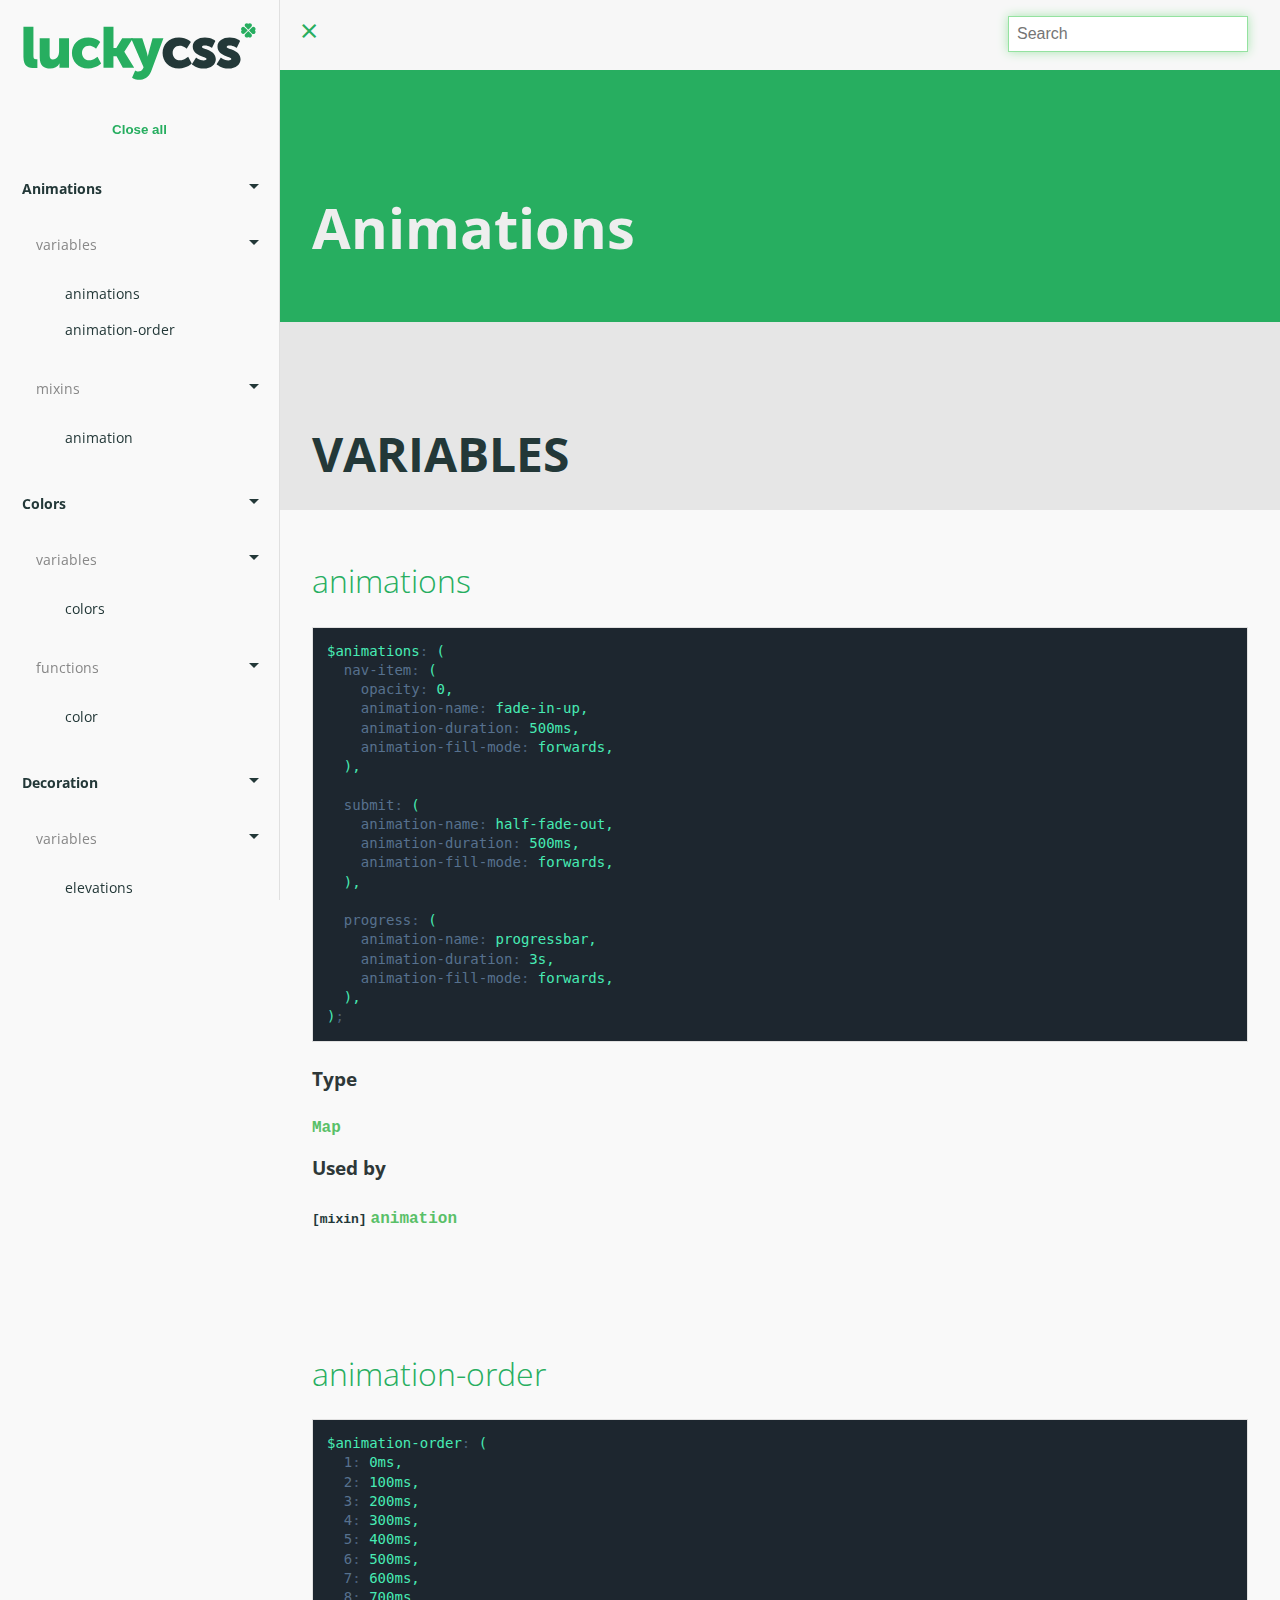
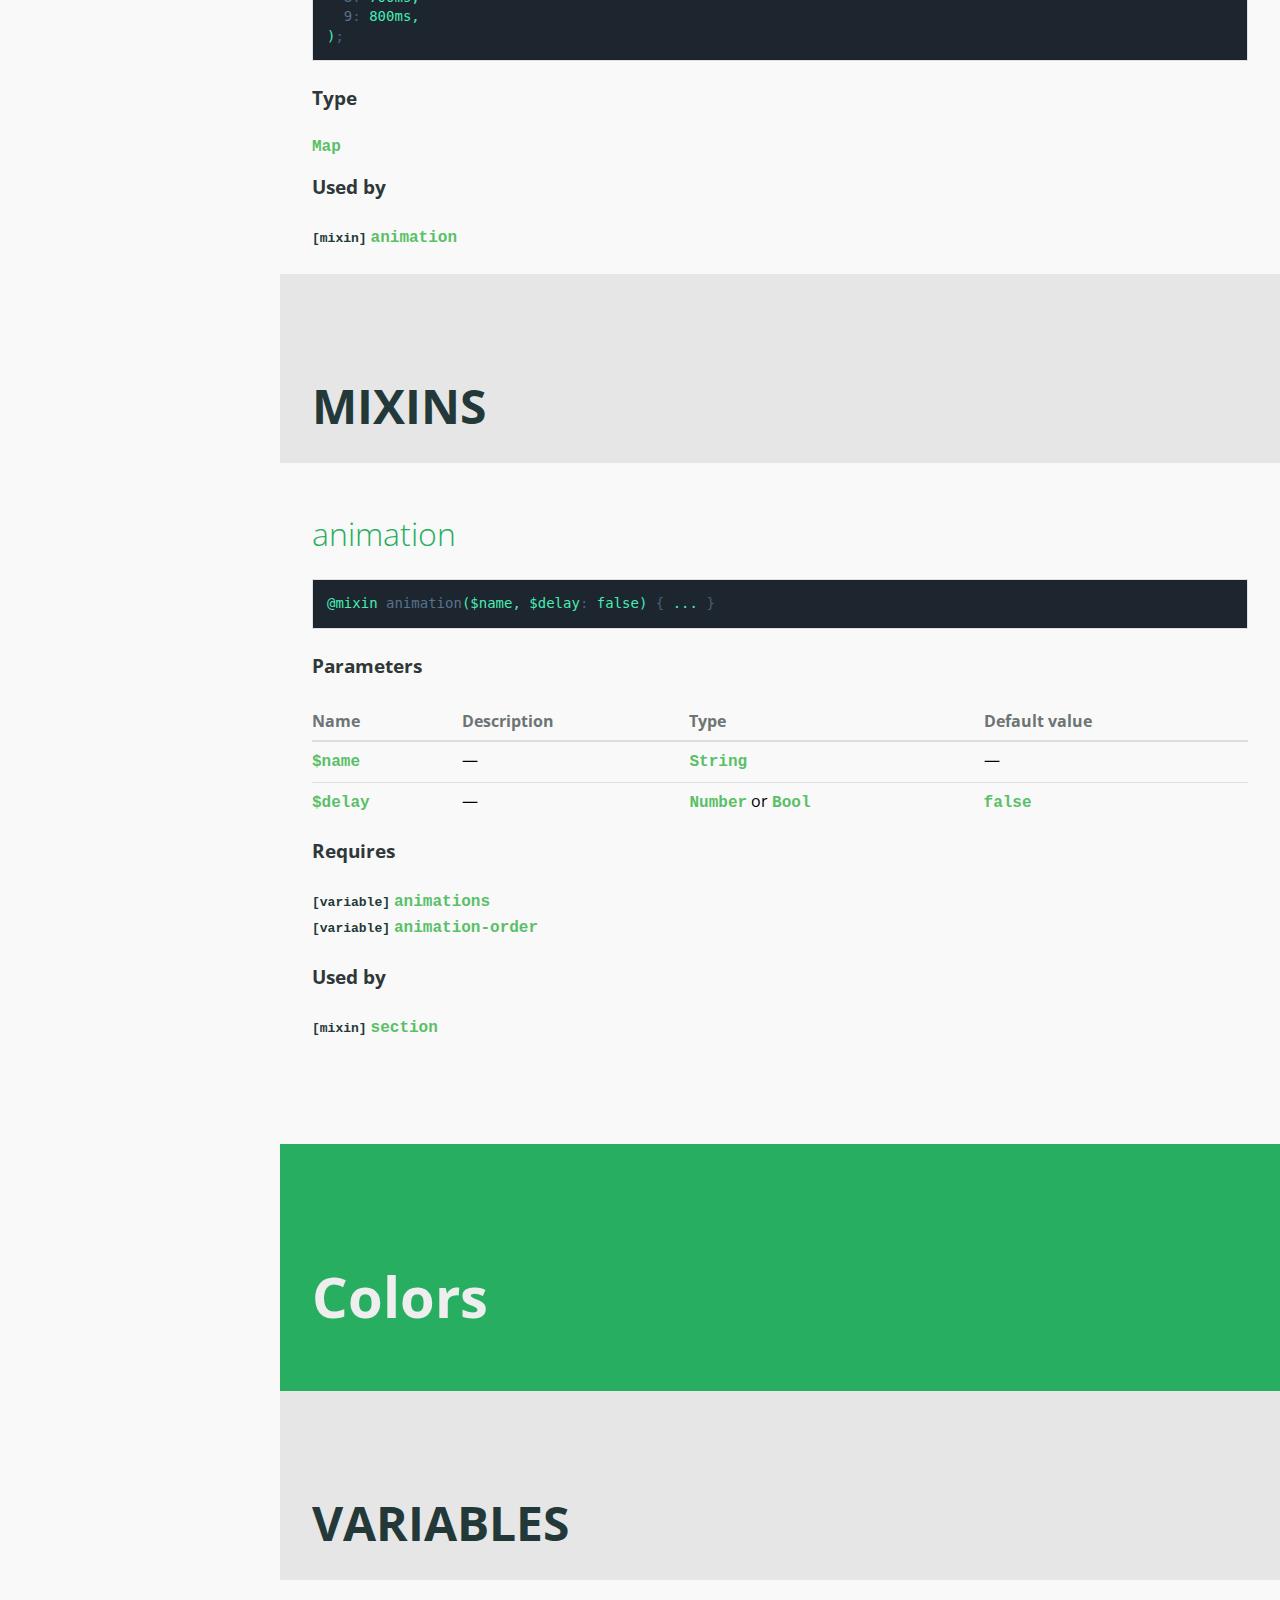
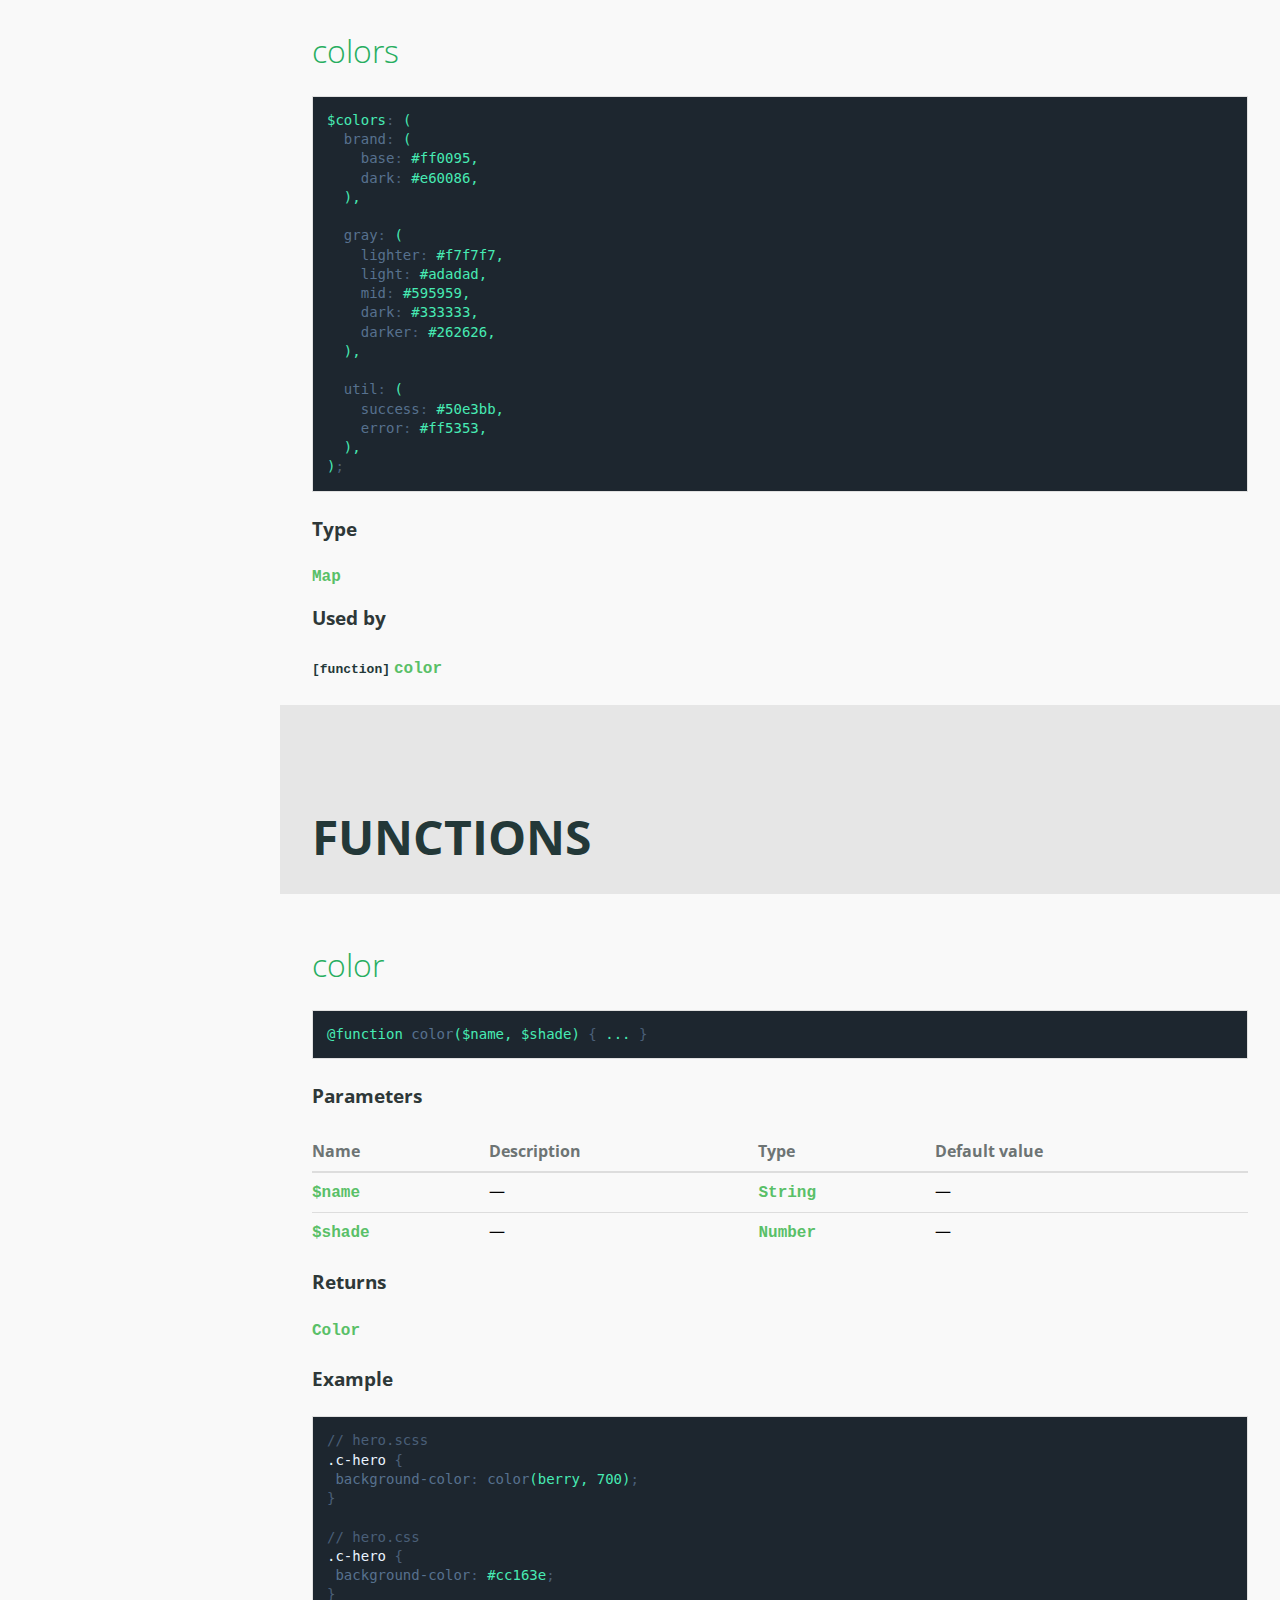
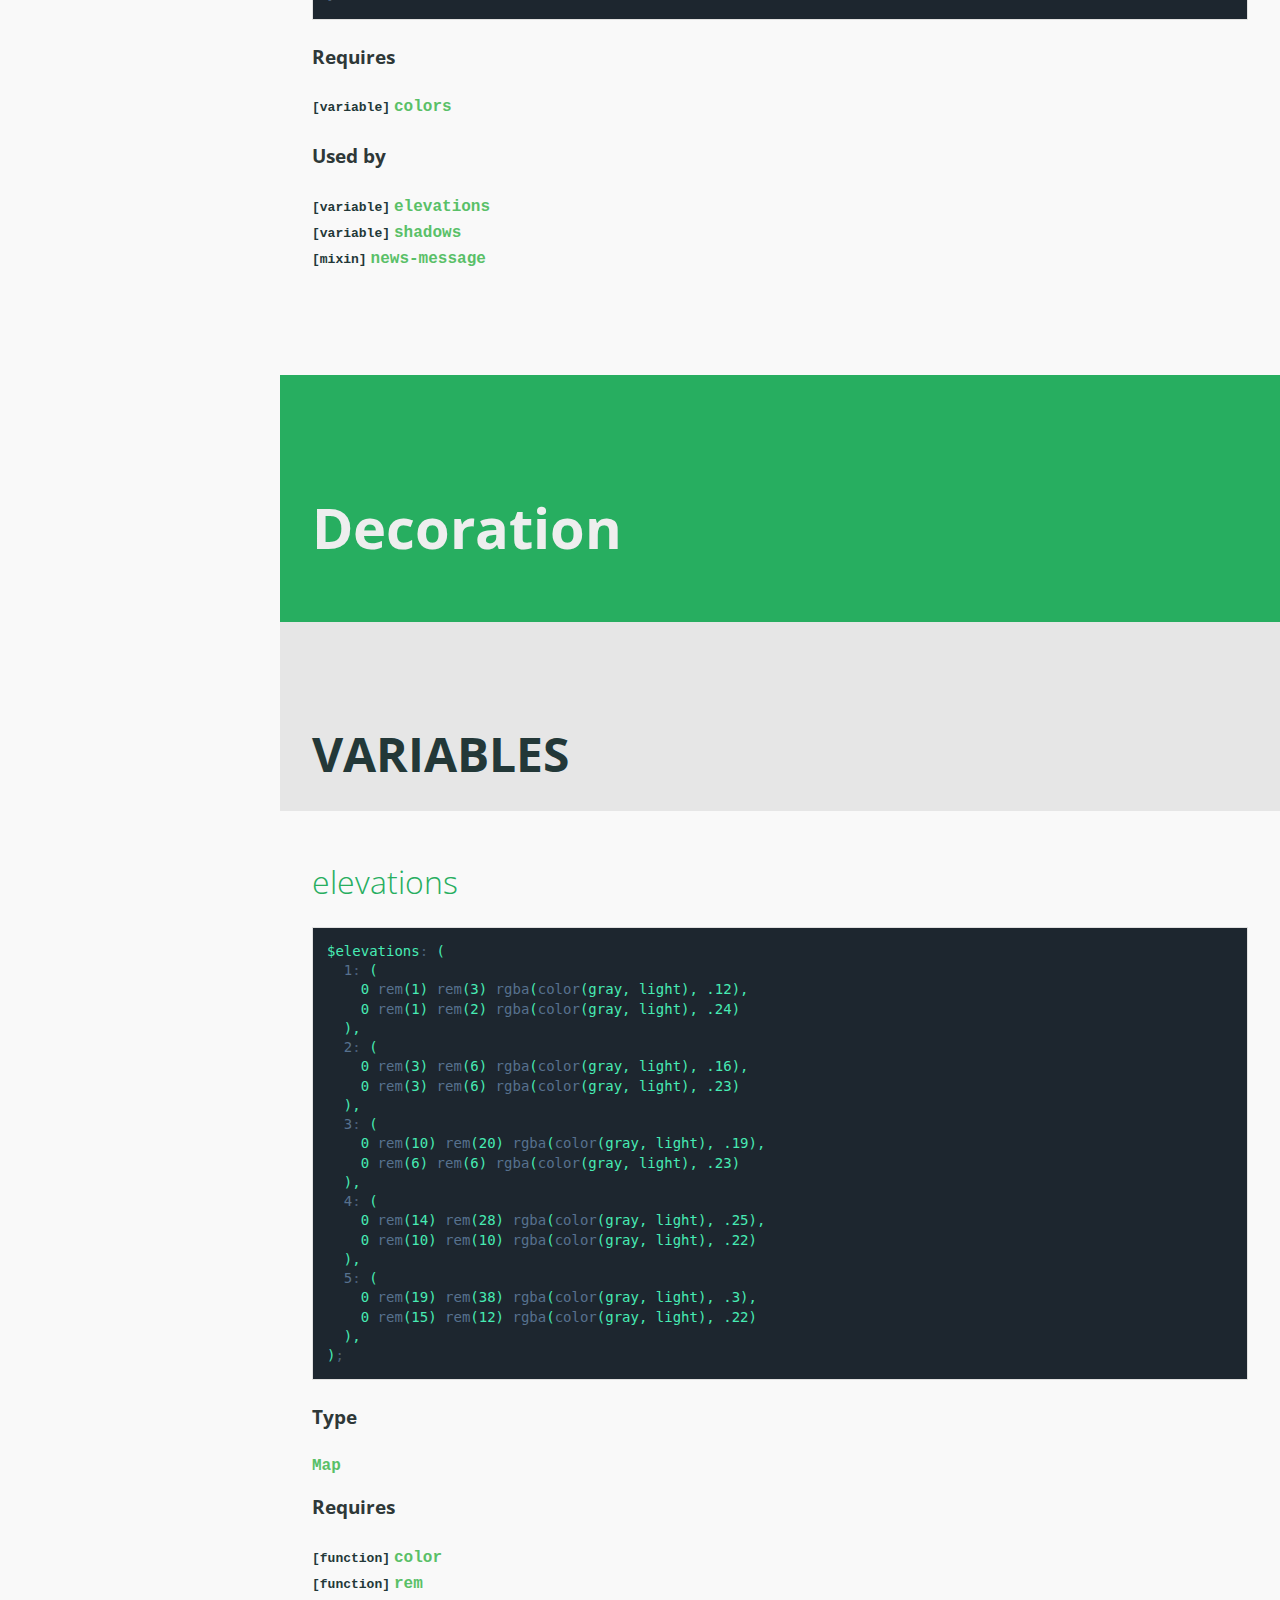
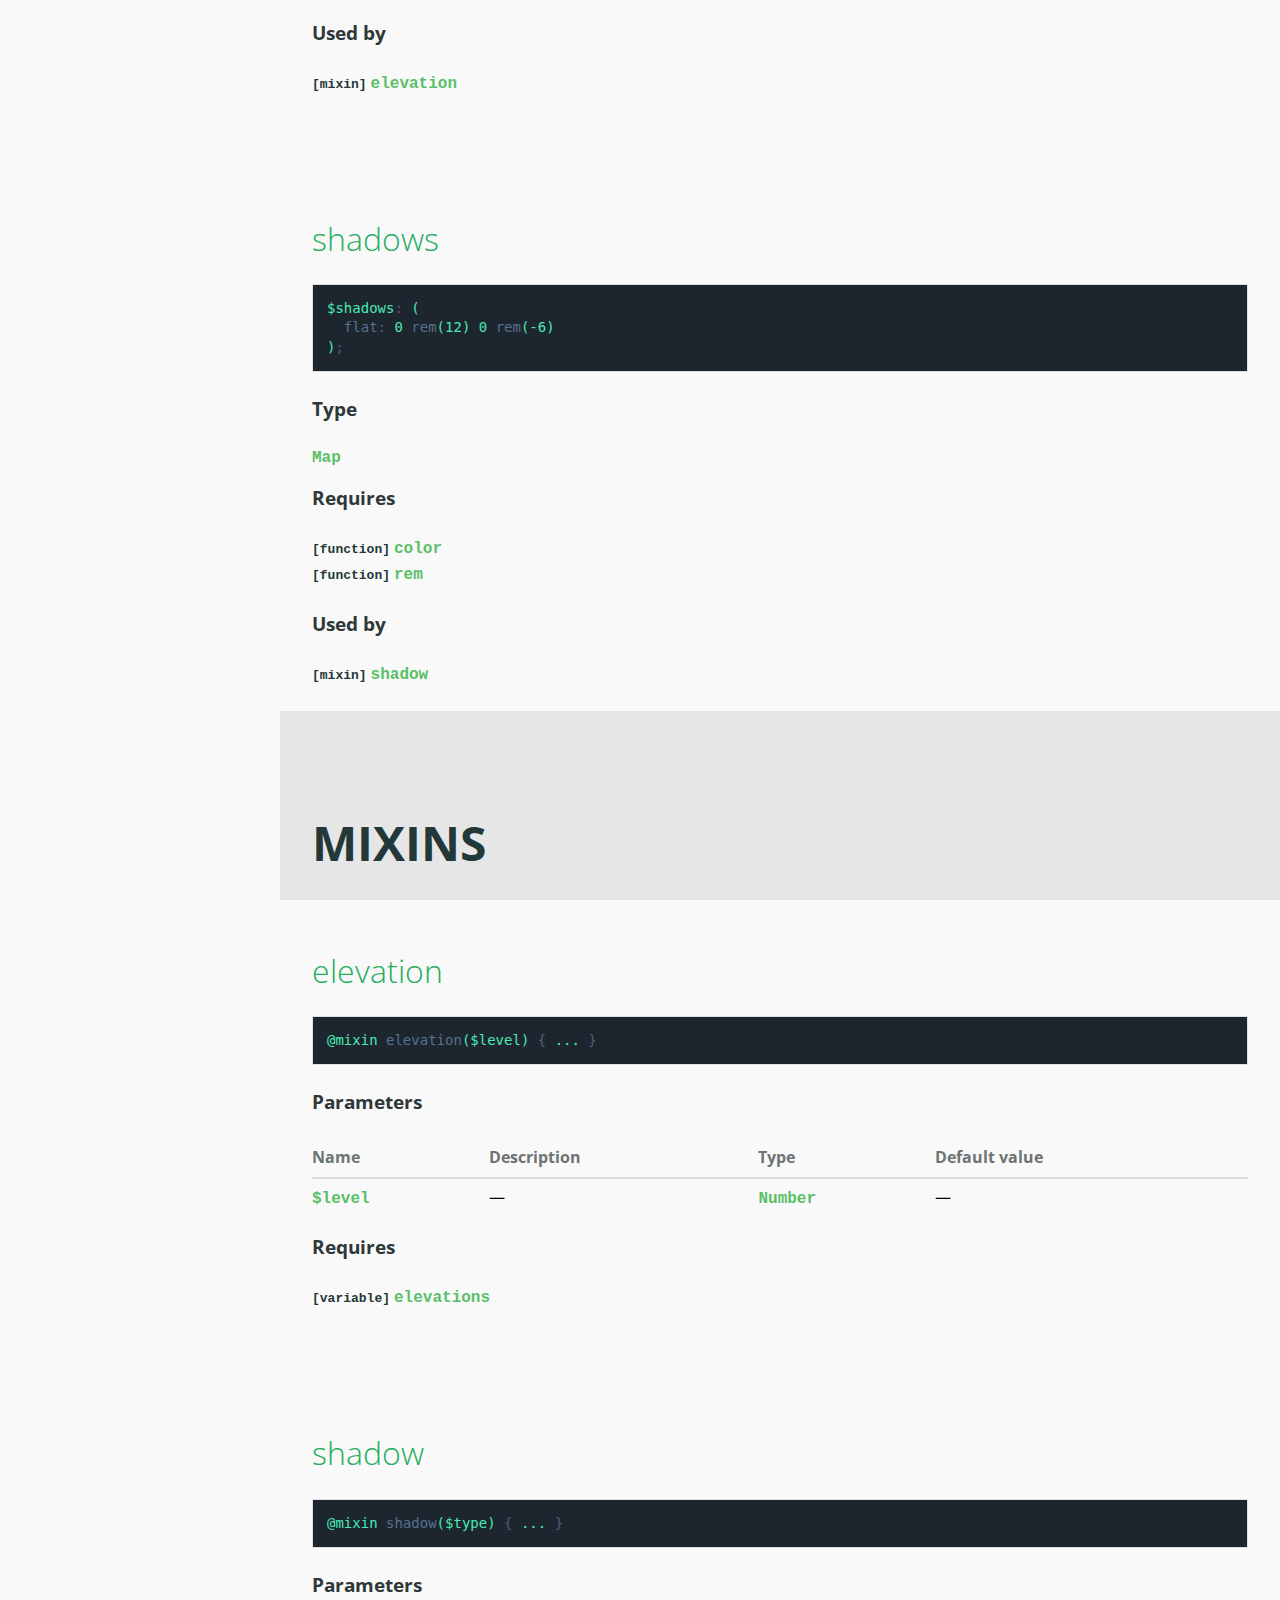
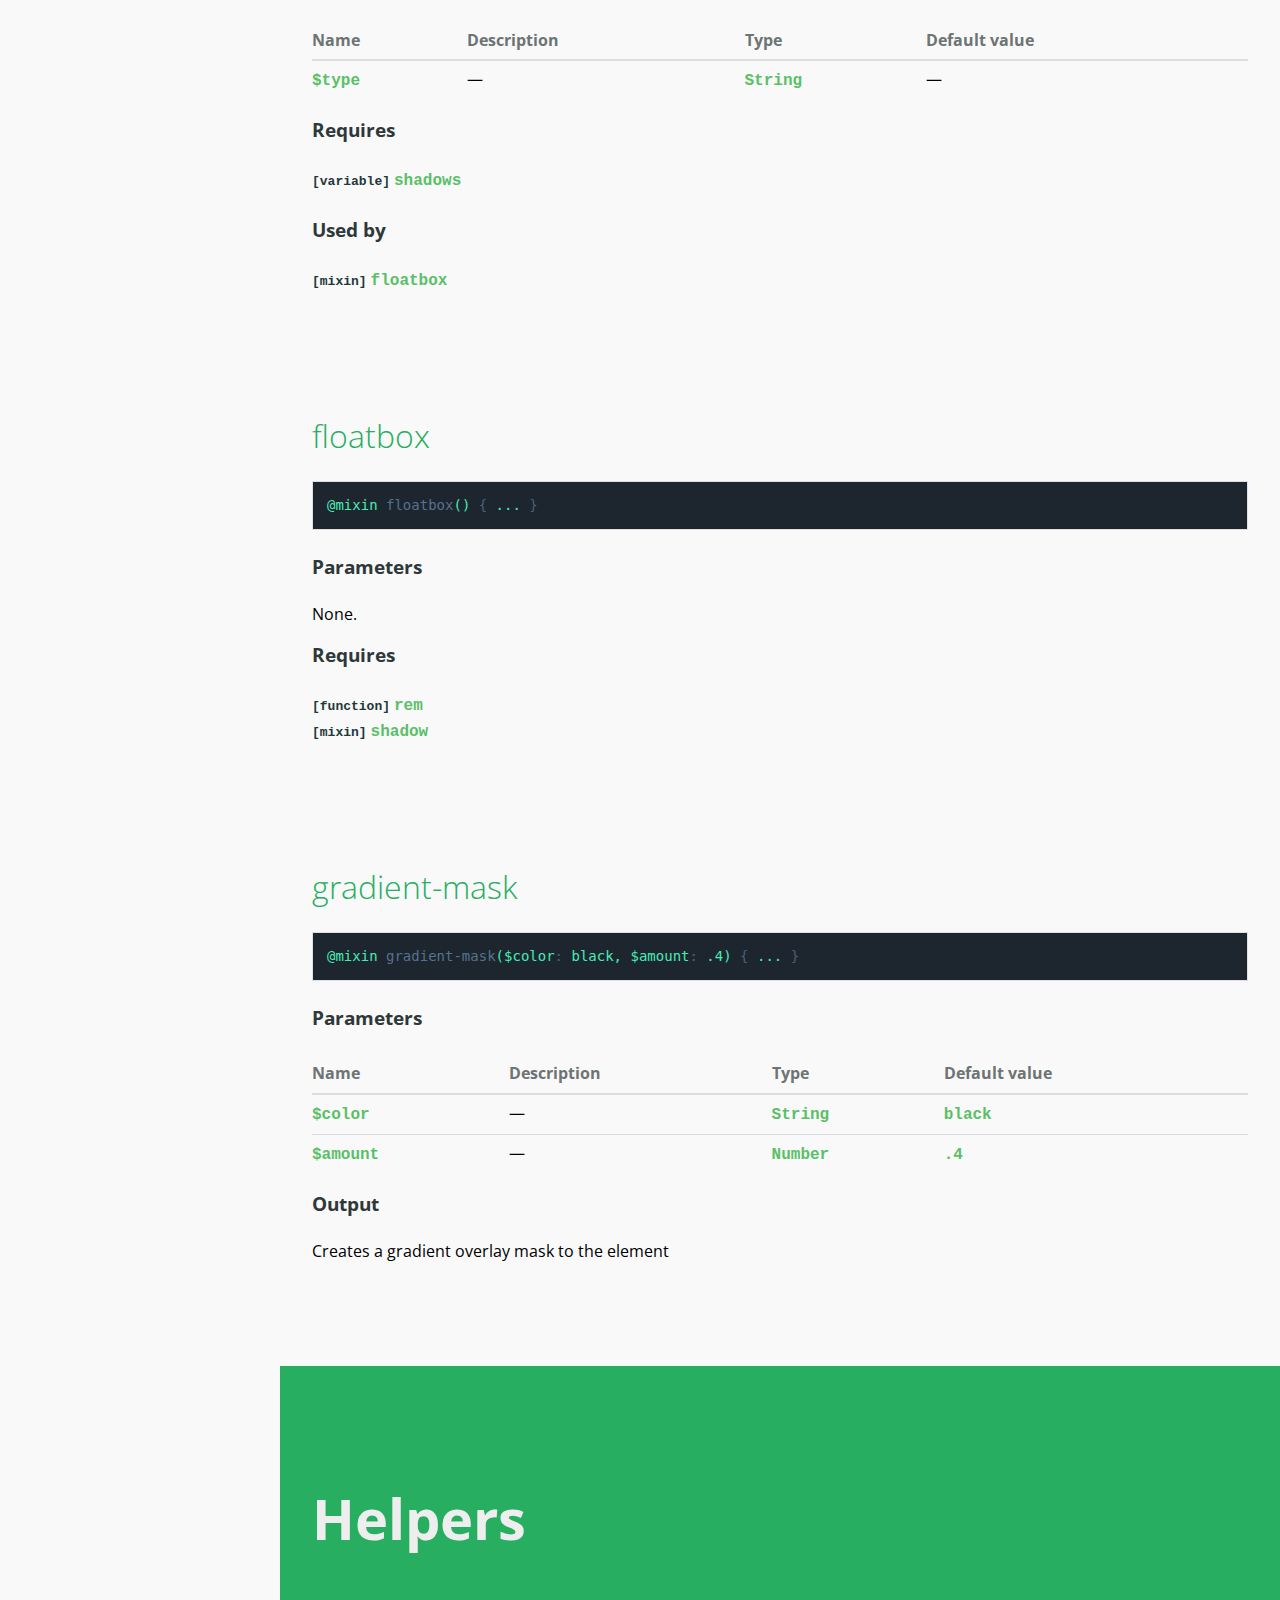
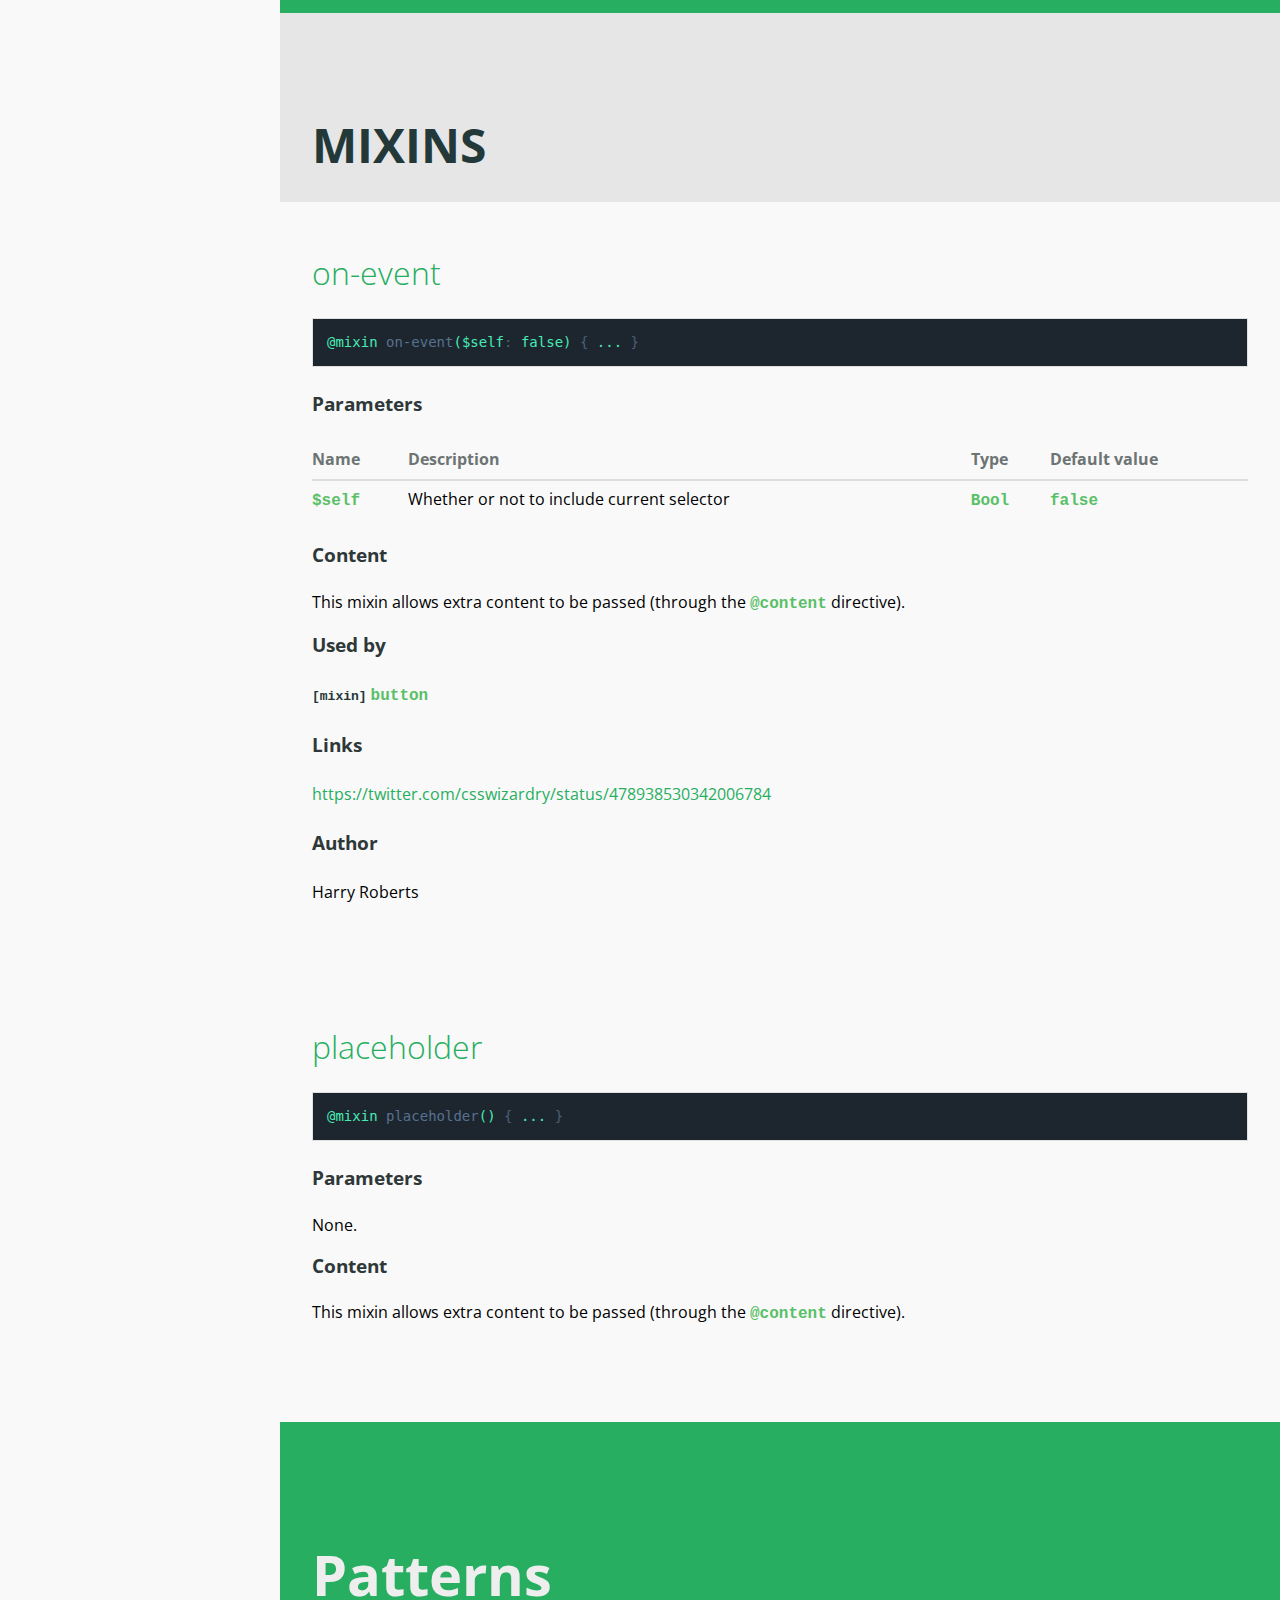
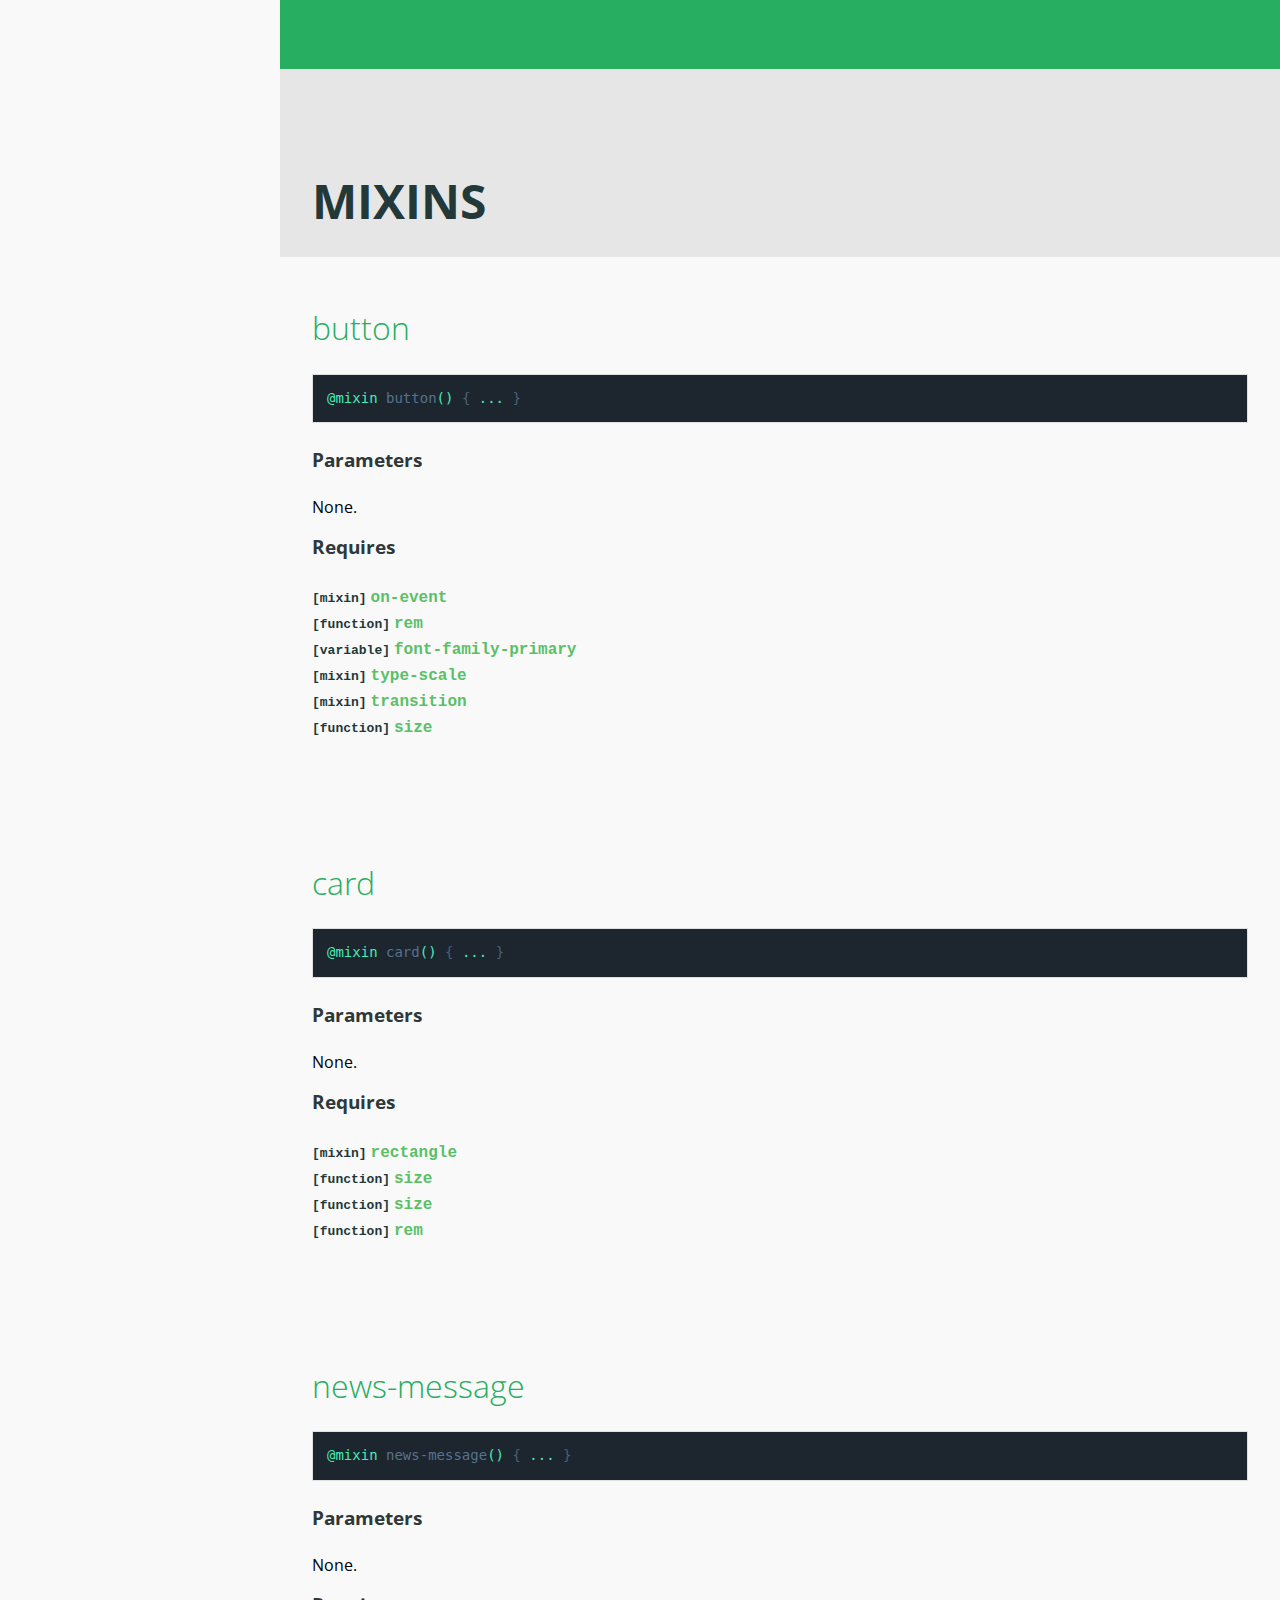
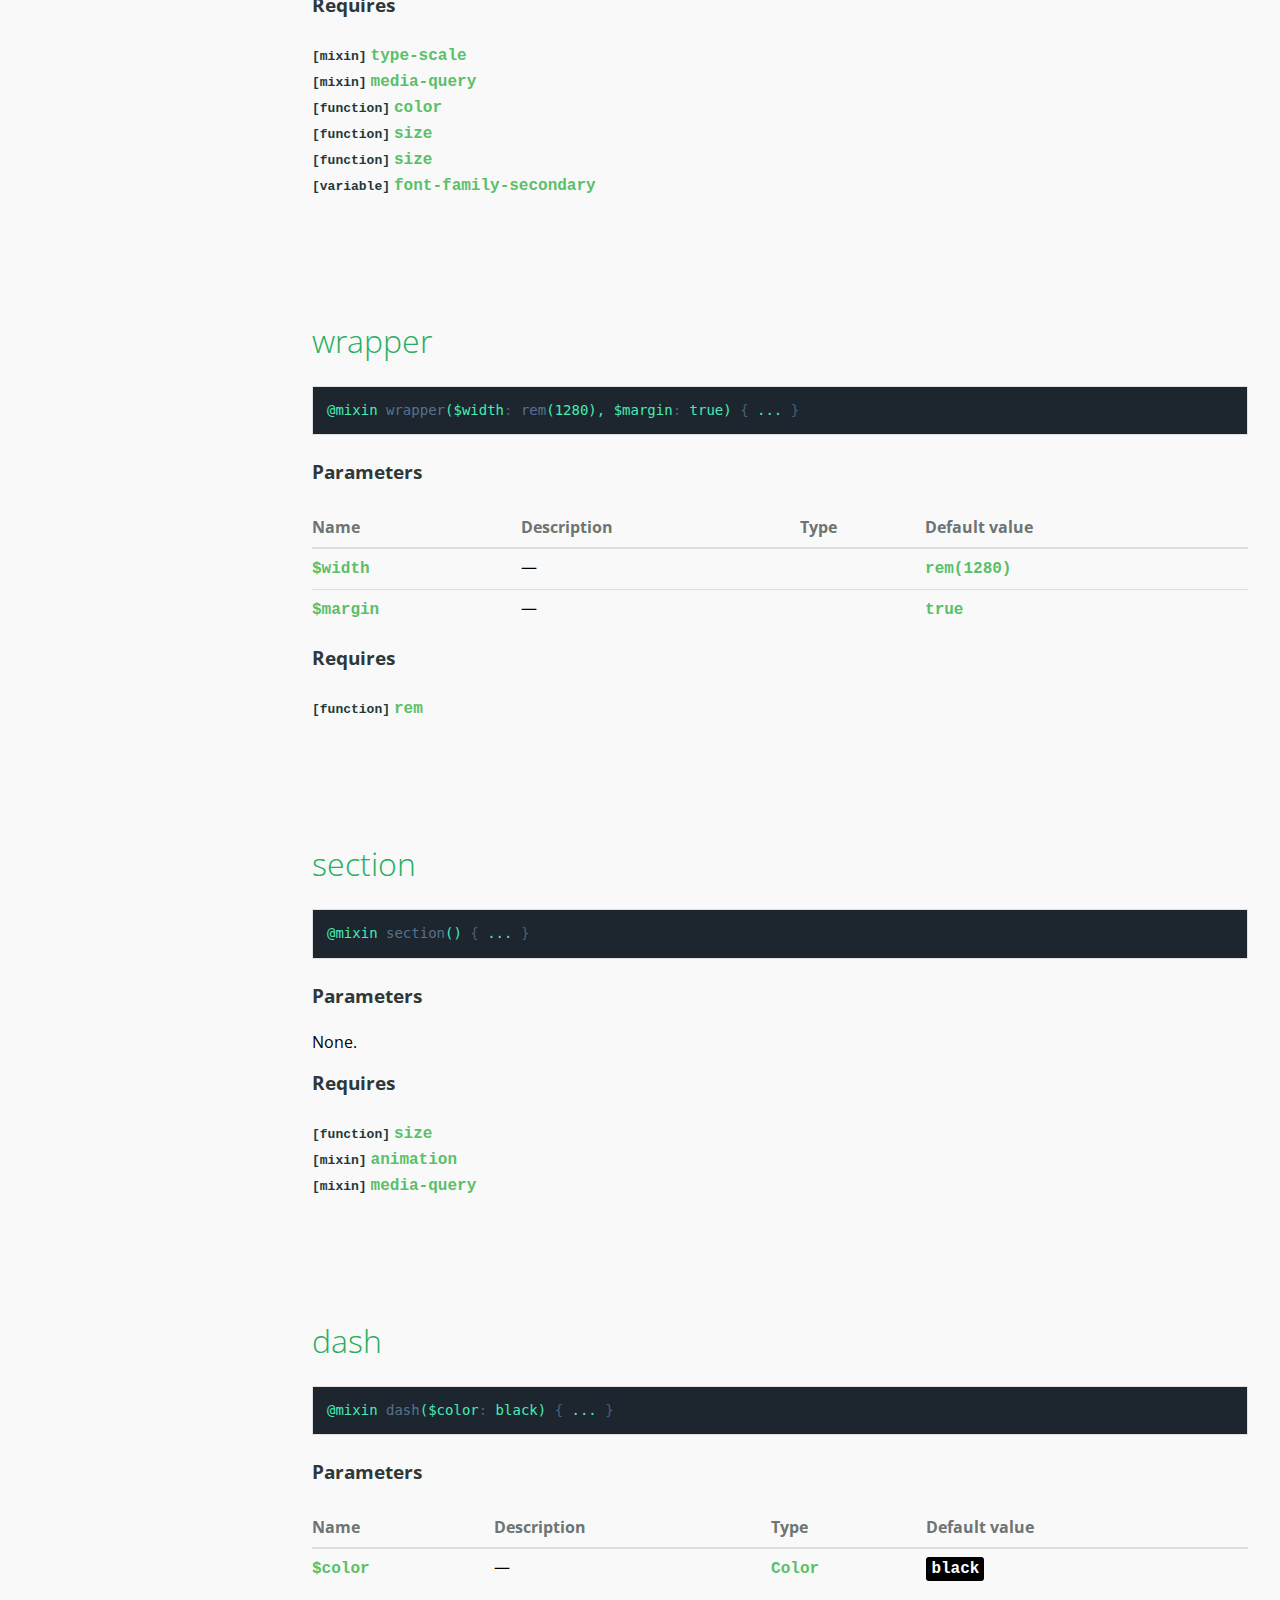
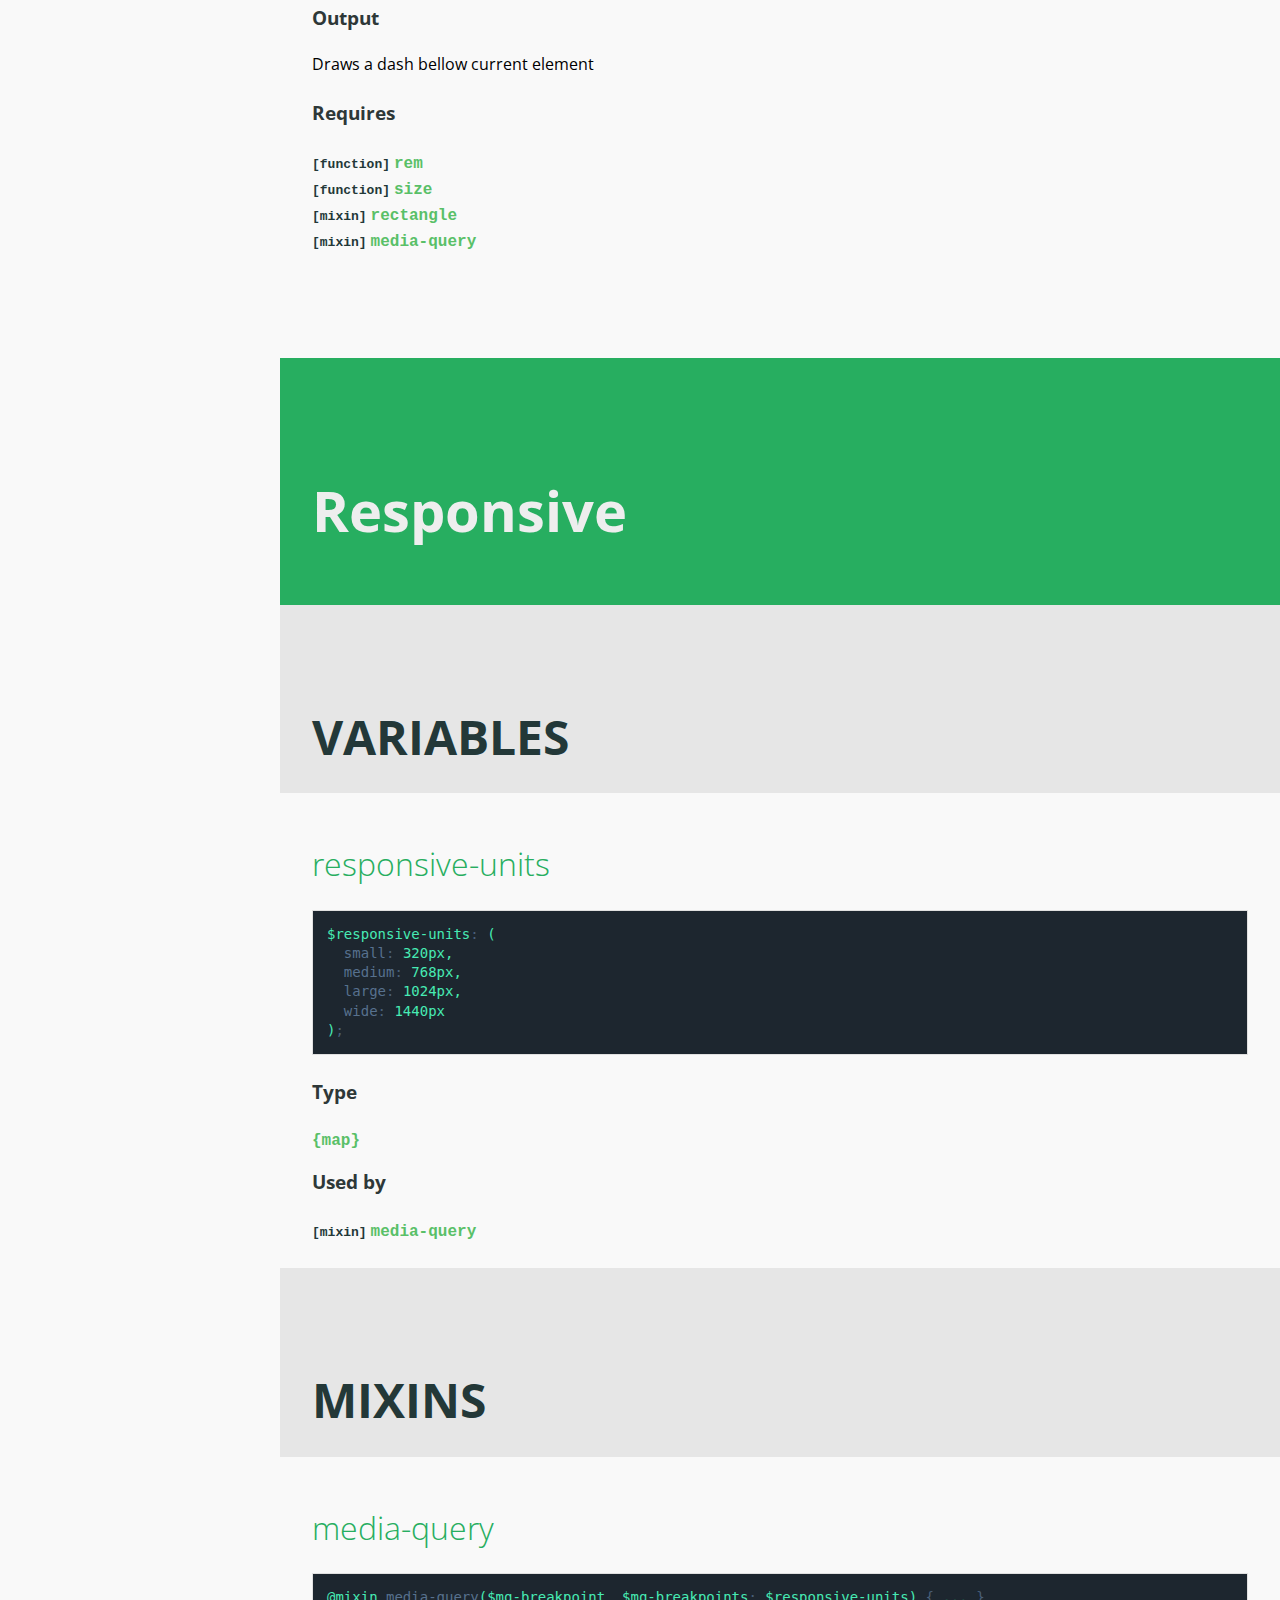
==== commit 3377a5be: "New stuff" ====
--- a/docs/index.html
+++ b/docs/index.html
@@ -1,43 +1,117 @@
-<!doctype html><html lang="en"><head><meta charset="utf-8"><title>LuckyCSS* - v1.0.0</title><link rel="stylesheet" href="assets/css/main.css"><link href="https://fonts.googleapis.com/css?family=Open+Sans:400,500,700" rel="stylesheet" type="text/css"><meta name="viewport" content="width=device-width"><meta content="IE=edge, chrome=1" http-equiv="X-UA-Compatible"><!-- Open Graph tags --><meta property="og:title" content="LuckyCSS* - SassDoc"><meta property="og:type" content="website"><meta property="og:description" content="<p>We are up all night to get lucky!</p>
-"><!-- Thanks to Sass-lang.com for the icons --><link href="assets/images/favicon.png" rel="shortcut icon"></head><body><aside class="sidebar" role="nav"><div class="sidebar__header"><h1 class="sidebar__title"><section class="brand"><a href="https://luckycss.github.io"><img src="assets/images/logo_full_inline.svg" alt="LuckyCSS* Logo"></a></section></h1></div><div class="sidebar__body"><button type="button" class="btn-toggle js-btn-toggle" data-alt="Open all">Close all</button><section class="sideabr__nav"><p class="sidebar__item sidebar__item--heading" data-slug="assets"><a href="#assets">assets</a></p><div><p class="sidebar__item sidebar__item--sub-heading" data-slug="assets-function"><a href="#assets-function">functions</a></p><ul class="list-unstyled"><li class="sidebar__item sassdoc__item" data-group="assets" data-name="asset" data-type="function"><a href="#assets-function-asset">asset</a></li><li class="sidebar__item sassdoc__item" data-group="assets" data-name="image" data-type="function"><a href="#assets-function-image">image</a></li><li class="sidebar__item sassdoc__item" data-group="assets" data-name="font" data-type="function"><a href="#assets-function-font">font</a></li></ul><p class="sidebar__item sidebar__item--sub-heading" data-slug="assets-variable"><a href="#assets-variable">variables</a></p><ul class="list-unstyled"><li class="sidebar__item sassdoc__item" data-group="assets" data-name="base-url" data-type="variable"><a href="#assets-variable-base-url">base-url</a></li></ul></div><p class="sidebar__item sidebar__item--heading" data-slug="colours"><a href="#colours">colours</a></p><div><p class="sidebar__item sidebar__item--sub-heading" data-slug="colours-function"><a href="#colours-function">functions</a></p><ul class="list-unstyled"><li class="sidebar__item sassdoc__item" data-group="colours" data-name="color" data-type="function"><a href="#colours-function-color">color</a></li></ul><p class="sidebar__item sidebar__item--sub-heading" data-slug="colours-variable"><a href="#colours-variable">variables</a></p><ul class="list-unstyled"><li class="sidebar__item sassdoc__item" data-group="colours" data-name="colors" data-type="variable"><a href="#colours-variable-colors">colors</a></li></ul></div><p class="sidebar__item sidebar__item--heading" data-slug="decoration"><a href="#decoration">decoration</a></p><div><p class="sidebar__item sidebar__item--sub-heading" data-slug="decoration-variable"><a href="#decoration-variable">variables</a></p><ul class="list-unstyled"><li class="sidebar__item sassdoc__item" data-group="decoration" data-name="shadow-size" data-type="variable"><a href="#decoration-variable-shadow-size">shadow-size</a></li><li class="sidebar__item sassdoc__item" data-group="decoration" data-name="shadow-size-large" data-type="variable"><a href="#decoration-variable-shadow-size-large">shadow-size-large</a></li></ul></div><p class="sidebar__item sidebar__item--heading" data-slug="helpers"><a href="#helpers">helpers</a></p><div><p class="sidebar__item sidebar__item--sub-heading" data-slug="helpers-mixin"><a href="#helpers-mixin">mixins</a></p><ul class="list-unstyled"><li class="sidebar__item sassdoc__item" data-group="helpers" data-name="on-event" data-type="mixin"><a href="#helpers-mixin-on-event">on-event</a></li><li class="sidebar__item sassdoc__item" data-group="helpers" data-name="placeholder" data-type="mixin"><a href="#helpers-mixin-placeholder">placeholder</a></li></ul></div><p class="sidebar__item sidebar__item--heading" data-slug="modular scale"><a href="#modular scale">modular scale</a></p><div><p class="sidebar__item sidebar__item--sub-heading" data-slug="modular scale-function"><a href="#modular scale-function">functions</a></p><ul class="list-unstyled"><li class="sidebar__item sassdoc__item" data-group="modular scale" data-name="modular-scale" data-type="function"><a href="#modular scale-function-modular-scale">modular-scale</a></li></ul><p class="sidebar__item sidebar__item--sub-heading" data-slug="modular scale-mixin"><a href="#modular scale-mixin">mixins</a></p><ul class="list-unstyled"><li class="sidebar__item sassdoc__item" data-group="modular scale" data-name="font-scale" data-type="mixin"><a href="#modular scale-mixin-font-scale">font-scale</a></li><li class="sidebar__item sassdoc__item" data-group="modular scale" data-name="line-scale" data-type="mixin"><a href="#modular scale-mixin-line-scale">line-scale</a></li><li class="sidebar__item sassdoc__item" data-group="modular scale" data-name="type-scale" data-type="mixin"><a href="#modular scale-mixin-type-scale">type-scale</a></li></ul><p class="sidebar__item sidebar__item--sub-heading" data-slug="modular scale-variable"><a href="#modular scale-variable">variables</a></p><ul class="list-unstyled"><li class="sidebar__item sassdoc__item" data-group="modular scale" data-name="base-size" data-type="variable"><a href="#modular scale-variable-base-size">base-size</a></li><li class="sidebar__item sassdoc__item" data-group="modular scale" data-name="base-size-ratio" data-type="variable"><a href="#modular scale-variable-base-size-ratio">base-size-ratio</a></li><li class="sidebar__item sassdoc__item" data-group="modular scale" data-name="base-height-ratio" data-type="variable"><a href="#modular scale-variable-base-height-ratio">base-height-ratio</a></li><li class="sidebar__item sassdoc__item" data-group="modular scale" data-name="base-height" data-type="variable"><a href="#modular scale-variable-base-height">base-height</a></li></ul></div><p class="sidebar__item sidebar__item--heading" data-slug="responsive"><a href="#responsive">responsive</a></p><div><p class="sidebar__item sidebar__item--sub-heading" data-slug="responsive-mixin"><a href="#responsive-mixin">mixins</a></p><ul class="list-unstyled"><li class="sidebar__item sassdoc__item" data-group="responsive" data-name="media-query" data-type="mixin"><a href="#responsive-mixin-media-query">media-query</a></li></ul><p class="sidebar__item sidebar__item--sub-heading" data-slug="responsive-variable"><a href="#responsive-variable">variables</a></p><ul class="list-unstyled"><li class="sidebar__item sassdoc__item" data-group="responsive" data-name="breakpoints" data-type="variable"><a href="#responsive-variable-breakpoints">breakpoints</a></li></ul></div><p class="sidebar__item sidebar__item--heading" data-slug="sizing"><a href="#sizing">sizing</a></p><div><p class="sidebar__item sidebar__item--sub-heading" data-slug="sizing-function"><a href="#sizing-function">functions</a></p><ul class="list-unstyled"><li class="sidebar__item sassdoc__item" data-group="sizing" data-name="spacing" data-type="function"><a href="#sizing-function-spacing">spacing</a></li><li class="sidebar__item sassdoc__item" data-group="sizing" data-name="rem" data-type="function"><a href="#sizing-function-rem">rem</a></li></ul></div><p class="sidebar__item sidebar__item--heading" data-slug="spacing"><a href="#spacing">spacing</a></p><div><p class="sidebar__item sidebar__item--sub-heading" data-slug="spacing-mixin"><a href="#spacing-mixin">mixins</a></p><ul class="list-unstyled"><li class="sidebar__item sassdoc__item" data-group="spacing" data-name="rectangle" data-type="mixin"><a href="#spacing-mixin-rectangle">rectangle</a></li></ul></div><p class="sidebar__item sidebar__item--heading" data-slug="transitions"><a href="#transitions">transitions</a></p><div><p class="sidebar__item sidebar__item--sub-heading" data-slug="transitions-mixin"><a href="#transitions-mixin">mixins</a></p><ul class="list-unstyled"><li class="sidebar__item sassdoc__item" data-group="transitions" data-name="transition" data-type="mixin"><a href="#transitions-mixin-transition">transition</a></li></ul><p class="sidebar__item sidebar__item--sub-heading" data-slug="transitions-variable"><a href="#transitions-variable">variables</a></p><ul class="list-unstyled"><li class="sidebar__item sassdoc__item" data-group="transitions" data-name="transitions" data-type="variable"><a href="#transitions-variable-transitions">transitions</a></li></ul></div><p class="sidebar__item sidebar__item--heading" data-slug="typography"><a href="#typography">typography</a></p><div><p class="sidebar__item sidebar__item--sub-heading" data-slug="typography-variable"><a href="#typography-variable">variables</a></p><ul class="list-unstyled"><li class="sidebar__item sassdoc__item" data-group="typography" data-name="font-family-sans" data-type="variable"><a href="#typography-variable-font-family-sans">font-family-sans</a></li><li class="sidebar__item sassdoc__item" data-group="typography" data-name="font-family-serif" data-type="variable"><a href="#typography-variable-font-family-serif">font-family-serif</a></li><li class="sidebar__item sassdoc__item" data-group="typography" data-name="font-family-mono" data-type="variable"><a href="#typography-variable-font-family-mono">font-family-mono</a></li><li class="sidebar__item sassdoc__item" data-group="typography" data-name="font-family-heading" data-type="variable"><a href="#typography-variable-font-family-heading">font-family-heading</a></li><li class="sidebar__item sassdoc__item" data-group="typography" data-name="font-family-paragraph" data-type="variable"><a href="#typography-variable-font-family-paragraph">font-family-paragraph</a></li></ul></div><p class="sidebar__item sidebar__item--heading" data-slug="undefined"><a href="#undefined">General</a></p><div><p class="sidebar__item sidebar__item--sub-heading" data-slug="undefined-function"><a href="#undefined-function">functions</a></p><ul class="list-unstyled"><li class="sidebar__item sassdoc__item" data-group="undefined" data-name="stript-unit" data-type="function"><a href="#undefined-function-stript-unit">stript-unit</a></li></ul></div></section></div></aside><article class="main" role="main"><header class="header" role="banner"><div class="container"><section class="brand-medium"><a href="https://luckycss.github.io"><img src="assets/images/logo_full_inline.svg" alt="LuckyCSS* Logo"></a></section><div class="sassdoc__searchbar searchbar"><label for="js-search-input" class="visually-hidden">Search</label><div class="searchbar__form" id="js-search"><input name="search" type="search" class="searchbar__field" autocomplete="off" autofocus id="js-search-input" placeholder="Search"><ul class="searchbar__suggestions" id="js-search-suggestions"></ul></div></div></div></header><section class="main__section"><h1 class="main__heading" id="assets"><div class="container">assets</div></h1><section class="main__sub-section" id="assets-function"><h2 class="main__heading--secondary"><div class="container">functions</div></h2><section class="main__item container item" id="assets-function-asset"><h3 class="item__heading"><a class="item__name" href="#function-asset">asset</a></h3><div class="item__code-wrapper"><pre class="item__code item__code--togglable language-scss" data-current-state="collapsed" data-expanded="@function asset($base, $type, $path) { 
-  @return url($base + $type + $path);
- }" data-collapsed="@function asset($base, $type, $path) { ... }"><code>@function asset($base, $type, $path) { ... }</code></pre></div><h3 class="item__sub-heading">Description</h3><div class="item__description"><p>Native <code>url(..)</code> function wrapper</p></div><h3 class="item__sub-heading">Parameters</h3><table class="item__parameters"><thead><tr><th scope="col"><span class="visually-hidden">parameter </span>Name</th><th scope="col"><span class="visually-hidden">parameter </span>Description</th><th scope="col"><span class="visually-hidden">parameter </span>Type</th><th scope="col"><span class="visually-hidden">parameter </span>Default value</th></tr></thead><tbody><tr class="item__parameter"><th scope="row" data-label="name"><code>$base</code></th><td data-label="desc"><p>base URL for the asset</p></td><td data-label="type"><code>String</code></td><td data-label="default">&mdash;<span class="visually-hidden"> none</span></td></tr><tr class="item__parameter"><th scope="row" data-label="name"><code>$type</code></th><td data-label="desc"><p>asset type folder (e.g. <code>fonts/</code>)</p></td><td data-label="type"><code>String</code></td><td data-label="default">&mdash;<span class="visually-hidden"> none</span></td></tr><tr class="item__parameter"><th scope="row" data-label="name"><code>$path</code></th><td data-label="desc"><p>asset path</p></td><td data-label="type"><code>String</code></td><td data-label="default">&mdash;<span class="visually-hidden"> none</span></td></tr></tbody></table><h3 class="item__sub-heading">Returns</h3><div class="item__description item__description--inline"><code>Url</code></div><h3 class="item__sub-heading">Used by</h3><ul class="list-unstyled"><li><span class="item__cross-type">[function]</span> <a href="#assets-function-image"><code>image</code></a></li><li><span class="item__cross-type">[function]</span> <a href="#assets-function-font"><code>font</code></a></li></ul><h3 class="item__sub-heading">Author</h3><ul class="list-unstyled"><li><p>Hugo Giraudel</p></li></ul></section><section class="main__item container item" id="assets-function-image"><h3 class="item__heading"><a class="item__name" href="#function-image">image</a></h3><div class="item__code-wrapper"><pre class="item__code item__code--togglable language-scss" data-current-state="collapsed" data-expanded="@function image($path, $base: $base-url) { 
-  @return asset($base, &#39;images/&#39;, $path);
- }" data-collapsed="@function image($path, $base: $base-url) { ... }"><code>@function image($path, $base: $base-url) { ... }</code></pre></div><h3 class="item__sub-heading">Description</h3><div class="item__description"><p>Returns URL to an image based on its path</p></div><h3 class="item__sub-heading">Parameters</h3><table class="item__parameters"><thead><tr><th scope="col"><span class="visually-hidden">parameter </span>Name</th><th scope="col"><span class="visually-hidden">parameter </span>Description</th><th scope="col"><span class="visually-hidden">parameter </span>Type</th><th scope="col"><span class="visually-hidden">parameter </span>Default value</th></tr></thead><tbody><tr class="item__parameter"><th scope="row" data-label="name"><code>$path</code></th><td data-label="desc"><p>image path</p></td><td data-label="type"><code>String</code></td><td data-label="default">&mdash;<span class="visually-hidden"> none</span></td></tr><tr class="item__parameter"><th scope="row" data-label="name"><code>$base</code></th><td data-label="desc"><p>base URL</p></td><td data-label="type"><code>String</code></td><td data-label="default"><code>$base-url</code></td></tr></tbody></table><h3 class="item__sub-heading">Returns</h3><div class="item__description item__description--inline"><code>Url</code></div><h3 class="item__sub-heading">Requires</h3><ul class="list-unstyled"><li class="item__description item__description--inline"><span class="item__cross-type">[function]</span> <a href="#assets-function-asset"><code>asset</code></a></li><li class="item__description item__description--inline"><span class="item__cross-type">[variable]</span> <a href="#assets-variable-base-url"><code>base-url</code></a></li></ul><h3 class="item__sub-heading">Author</h3><ul class="list-unstyled"><li><p>Hugo Giraudel</p></li></ul></section><section class="main__item container item" id="assets-function-font"><h3 class="item__heading"><a class="item__name" href="#function-font">font</a></h3><div class="item__code-wrapper"><pre class="item__code item__code--togglable language-scss" data-current-state="collapsed" data-expanded="@function font($path, $base: $base-url) { 
-  @return asset($base, &#39;fonts/&#39;, $path);
- }" data-collapsed="@function font($path, $base: $base-url) { ... }"><code>@function font($path, $base: $base-url) { ... }</code></pre></div><h3 class="item__sub-heading">Description</h3><div class="item__description"><p>Returns URL to a font based on its path</p></div><h3 class="item__sub-heading">Parameters</h3><table class="item__parameters"><thead><tr><th scope="col"><span class="visually-hidden">parameter </span>Name</th><th scope="col"><span class="visually-hidden">parameter </span>Description</th><th scope="col"><span class="visually-hidden">parameter </span>Type</th><th scope="col"><span class="visually-hidden">parameter </span>Default value</th></tr></thead><tbody><tr class="item__parameter"><th scope="row" data-label="name"><code>$path</code></th><td data-label="desc"><p>font path</p></td><td data-label="type"><code>String</code></td><td data-label="default">&mdash;<span class="visually-hidden"> none</span></td></tr><tr class="item__parameter"><th scope="row" data-label="name"><code>$base</code></th><td data-label="desc"><p>base URL</p></td><td data-label="type"><code>String</code></td><td data-label="default"><code>$base-url</code></td></tr></tbody></table><h3 class="item__sub-heading">Returns</h3><div class="item__description item__description--inline"><code>Url</code></div><h3 class="item__sub-heading">Requires</h3><ul class="list-unstyled"><li class="item__description item__description--inline"><span class="item__cross-type">[function]</span> <a href="#assets-function-asset"><code>asset</code></a></li><li class="item__description item__description--inline"><span class="item__cross-type">[variable]</span> <a href="#assets-variable-base-url"><code>base-url</code></a></li></ul><h3 class="item__sub-heading">Author</h3><ul class="list-unstyled"><li><p>Hugo Giraudel</p></li></ul></section></section><section class="main__sub-section" id="assets-variable"><h2 class="main__heading--secondary"><div class="container">variables</div></h2><section class="main__item container item" id="assets-variable-base-url"><h3 class="item__heading"><a class="item__name" href="#variable-base-url">base-url</a></h3><div class="item__code-wrapper"><pre class="item__code language-scss"><code>$base-url: &#39;/static/media/&#39;;</code></pre></div><h3 class="item__sub-heading">Description</h3><div class="item__description"><p>Relative or absolute URL where all assets are served from</p></div><h3 class="item__sub-heading">Type</h3><p><code>{string}</code></p><h3 class="item__sub-heading">Example</h3><div class="item__example example"><div class="example__description"><p>When using a CDN</p></div><pre class="example__code language-scss"><code>$base-url: &#39;http://cdn.example.com/assets/&#39;;</code></pre></div><h3 class="item__sub-heading">Used by</h3><ul class="list-unstyled"><li><span class="item__cross-type">[function]</span> <a href="#assets-function-image"><code>image</code></a></li><li><span class="item__cross-type">[function]</span> <a href="#assets-function-font"><code>font</code></a></li></ul></section></section></section><section class="main__section"><h1 class="main__heading" id="colours"><div class="container">colours</div></h1><section class="main__sub-section" id="colours-function"><h2 class="main__heading--secondary"><div class="container">functions</div></h2><section class="main__item container item" id="colours-function-color"><h3 class="item__heading"><a class="item__name" href="#function-color">color</a></h3><div class="item__code-wrapper"><pre class="item__code item__code--togglable language-scss" data-current-state="collapsed" data-expanded="@function color($key, $shade) { 
-  $color: map-get($colors, $key);
-  $palette: (
-    $key: (
-      base: $color,
-      dark: mix(black, $color, 15%),
-      xdark: mix(black, $color, 40%),
-      light: mix(white, $color, 15%),
-      xlight: mix(white, $color, 40%)
-    )
-  );
-  @return map-get(map-get($palette, $key), $shade);
- }" data-collapsed="@function color($key, $shade) { ... }"><code>@function color($key, $shade) { ... }</code></pre></div><h3 class="item__sub-heading">Description</h3><div class="item__description"><p>Return the colour in HEX</p></div><h3 class="item__sub-heading">Parameters</h3><table class="item__parameters"><thead><tr><th scope="col"><span class="visually-hidden">parameter </span>Name</th><th scope="col"><span class="visually-hidden">parameter </span>Description</th><th scope="col"><span class="visually-hidden">parameter </span>Type</th><th scope="col"><span class="visually-hidden">parameter </span>Default value</th></tr></thead><tbody><tr class="item__parameter"><th scope="row" data-label="name"><code>$key</code></th><td data-label="desc"><p>Colour name</p></td><td data-label="type"><code>String</code></td><td data-label="default">&mdash;<span class="visually-hidden"> none</span></td></tr><tr class="item__parameter"><th scope="row" data-label="name"><code>$shade</code></th><td data-label="desc"><p>Colour shade</p></td><td data-label="type"><code>String</code></td><td data-label="default">&mdash;<span class="visually-hidden"> none</span></td></tr></tbody></table><h3 class="item__sub-heading">Returns</h3><div class="item__description item__description--inline"><code>String</code> &mdash;<p>HEX Colour</p></div><h3 class="item__sub-heading">Example</h3><div class="item__example example"><pre class="example__code language-scss"><code>// _foo.scss
-.foo { background-color: color(brand); }
-
-// foo.css
-.foo { background-color: #ffcc00; }
-
-
-// _bar.scss
-.bar { background-color: color(brand, dark); }
-
-// bar.css
-.bar { background-color: #d9ad00; }</code></pre></div><h3 class="item__sub-heading">Requires</h3><ul class="list-unstyled"><li class="item__description item__description--inline"><span class="item__cross-type">[variable]</span> <a href="#colours-variable-colors"><code>colors</code></a></li></ul><h3 class="item__sub-heading">Author</h3><ul class="list-unstyled"><li><p>Filipe Fernandes</p></li></ul></section></section><section class="main__sub-section" id="colours-variable"><h2 class="main__heading--secondary"><div class="container">variables</div></h2><section class="main__item container item" id="colours-variable-colors"><h3 class="item__heading"><a class="item__name" href="#variable-colors">colors</a></h3><div class="item__code-wrapper"><pre class="item__code language-scss"><code>$colors: (
-  cocoa: #332e26,
-  cherry: #e3455f,
-  grape: #7048e8,
-  mint: #20c997,
-  papaya: #ffa94d,
-  dark: #212529,
-  gray: #ced4da,
-  light: #f8f9fa
-);</code></pre></div><h3 class="item__sub-heading">Description</h3><div class="item__description"><p>Colours</p></div><h3 class="item__sub-heading">Type</h3><p><code>{map}</code></p><h3 class="item__sub-heading">Used by</h3><ul class="list-unstyled"><li><span class="item__cross-type">[function]</span> <a href="#colours-function-color"><code>color</code></a></li></ul></section></section></section><section class="main__section"><h1 class="main__heading" id="decoration"><div class="container">decoration</div></h1><section class="main__sub-section" id="decoration-variable"><h2 class="main__heading--secondary"><div class="container">variables</div></h2><section class="main__item container item" id="decoration-variable-shadow-size"><h3 class="item__heading"><a class="item__name" href="#variable-shadow-size">shadow-size</a></h3><div class="item__code-wrapper"><pre class="item__code language-scss"><code>$shadow-size: 0 3px 4px 0;</code></pre></div><h3 class="item__sub-heading">Description</h3><div class="item__description"><p>Box Shadow Size</p></div><h3 class="item__sub-heading">Type</h3><p><code>{list}</code></p></section><section class="main__item container item" id="decoration-variable-shadow-size-large"><h3 class="item__heading"><a class="item__name" href="#variable-shadow-size-large">shadow-size-large</a></h3><div class="item__code-wrapper"><pre class="item__code language-scss"><code>$shadow-size-large: 0 12px 34px 0;</code></pre></div><h3 class="item__sub-heading">Description</h3><div class="item__description"><p>Box Shadow Size Large</p></div><h3 class="item__sub-heading">Type</h3><p><code>{list}</code></p></section></section></section><section class="main__section"><h1 class="main__heading" id="helpers"><div class="container">helpers</div></h1><section class="main__sub-section" id="helpers-mixin"><h2 class="main__heading--secondary"><div class="container">mixins</div></h2><section class="main__item container item" id="helpers-mixin-on-event"><h3 class="item__heading"><a class="item__name" href="#mixin-on-event">on-event</a></h3><div class="item__code-wrapper"><pre class="item__code item__code--togglable language-scss" data-current-state="collapsed" data-expanded="@mixin on-event($self: false) { 
+<!doctype html><html lang="en"><head><meta charset="utf-8"><title>Luckycss* - v1.0.0</title><link rel="stylesheet" href="assets/css/main.css"><link href="https://fonts.googleapis.com/css?family=Open+Sans:400,500,700" rel="stylesheet" type="text/css"><meta name="viewport" content="width=device-width"><meta content="IE=edge, chrome=1" http-equiv="X-UA-Compatible"><!-- Open Graph tags --><meta property="og:title" content="Luckycss* - SassDoc"><meta property="og:type" content="website"><meta property="og:description" content="<p>We are up all night to get lucky!</p>
+"><!-- Thanks to Sass-lang.com for the icons --><link href="assets/images/favicon.png" rel="shortcut icon"></head><body><aside class="sidebar" role="nav"><div class="sidebar__header"><h1 class="sidebar__title"><a href="https://luckycss.github.io"><img src="assets/images/logo_full_inline.svg" alt="LuckyCSS* Logo"></a></h1></div><div class="sidebar__body"><button type="button" class="btn-toggle js-btn-toggle" data-alt="Open all">Close all</button><p class="sidebar__item sidebar__item--heading" data-slug="animations"><a href="#animations">animations</a></p><div><p class="sidebar__item sidebar__item--sub-heading" data-slug="animations-variable"><a href="#animations-variable">variables</a></p><ul class="list-unstyled"><li class="sidebar__item sassdoc__item" data-group="animations" data-name="animations" data-type="variable"><a href="#animations-variable-animations">animations</a></li><li class="sidebar__item sassdoc__item" data-group="animations" data-name="animation-order" data-type="variable"><a href="#animations-variable-animation-order">animation-order</a></li></ul><p class="sidebar__item sidebar__item--sub-heading" data-slug="animations-mixin"><a href="#animations-mixin">mixins</a></p><ul class="list-unstyled"><li class="sidebar__item sassdoc__item" data-group="animations" data-name="animation" data-type="mixin"><a href="#animations-mixin-animation">animation</a></li></ul></div><p class="sidebar__item sidebar__item--heading" data-slug="colors"><a href="#colors">colors</a></p><div><p class="sidebar__item sidebar__item--sub-heading" data-slug="colors-variable"><a href="#colors-variable">variables</a></p><ul class="list-unstyled"><li class="sidebar__item sassdoc__item" data-group="colors" data-name="colors" data-type="variable"><a href="#colors-variable-colors">colors</a></li></ul><p class="sidebar__item sidebar__item--sub-heading" data-slug="colors-function"><a href="#colors-function">functions</a></p><ul class="list-unstyled"><li class="sidebar__item sassdoc__item" data-group="colors" data-name="color" data-type="function"><a href="#colors-function-color">color</a></li></ul></div><p class="sidebar__item sidebar__item--heading" data-slug="decoration"><a href="#decoration">decoration</a></p><div><p class="sidebar__item sidebar__item--sub-heading" data-slug="decoration-variable"><a href="#decoration-variable">variables</a></p><ul class="list-unstyled"><li class="sidebar__item sassdoc__item" data-group="decoration" data-name="elevations" data-type="variable"><a href="#decoration-variable-elevations">elevations</a></li><li class="sidebar__item sassdoc__item" data-group="decoration" data-name="shadows" data-type="variable"><a href="#decoration-variable-shadows">shadows</a></li></ul><p class="sidebar__item sidebar__item--sub-heading" data-slug="decoration-mixin"><a href="#decoration-mixin">mixins</a></p><ul class="list-unstyled"><li class="sidebar__item sassdoc__item" data-group="decoration" data-name="elevation" data-type="mixin"><a href="#decoration-mixin-elevation">elevation</a></li><li class="sidebar__item sassdoc__item" data-group="decoration" data-name="shadow" data-type="mixin"><a href="#decoration-mixin-shadow">shadow</a></li><li class="sidebar__item sassdoc__item" data-group="decoration" data-name="floatbox" data-type="mixin"><a href="#decoration-mixin-floatbox">floatbox</a></li><li class="sidebar__item sassdoc__item" data-group="decoration" data-name="gradient-mask" data-type="mixin"><a href="#decoration-mixin-gradient-mask">gradient-mask</a></li></ul></div><p class="sidebar__item sidebar__item--heading" data-slug="helpers"><a href="#helpers">helpers</a></p><div><p class="sidebar__item sidebar__item--sub-heading" data-slug="helpers-mixin"><a href="#helpers-mixin">mixins</a></p><ul class="list-unstyled"><li class="sidebar__item sassdoc__item" data-group="helpers" data-name="on-event" data-type="mixin"><a href="#helpers-mixin-on-event">on-event</a></li><li class="sidebar__item sassdoc__item" data-group="helpers" data-name="placeholder" data-type="mixin"><a href="#helpers-mixin-placeholder">placeholder</a></li></ul></div><p class="sidebar__item sidebar__item--heading" data-slug="patterns"><a href="#patterns">patterns</a></p><div><p class="sidebar__item sidebar__item--sub-heading" data-slug="patterns-mixin"><a href="#patterns-mixin">mixins</a></p><ul class="list-unstyled"><li class="sidebar__item sassdoc__item" data-group="patterns" data-name="button" data-type="mixin"><a href="#patterns-mixin-button">button</a></li><li class="sidebar__item sassdoc__item" data-group="patterns" data-name="card" data-type="mixin"><a href="#patterns-mixin-card">card</a></li><li class="sidebar__item sassdoc__item" data-group="patterns" data-name="news-message" data-type="mixin"><a href="#patterns-mixin-news-message">news-message</a></li><li class="sidebar__item sassdoc__item" data-group="patterns" data-name="wrapper" data-type="mixin"><a href="#patterns-mixin-wrapper">wrapper</a></li><li class="sidebar__item sassdoc__item" data-group="patterns" data-name="section" data-type="mixin"><a href="#patterns-mixin-section">section</a></li><li class="sidebar__item sassdoc__item" data-group="patterns" data-name="dash" data-type="mixin"><a href="#patterns-mixin-dash">dash</a></li></ul></div><p class="sidebar__item sidebar__item--heading" data-slug="responsive"><a href="#responsive">responsive</a></p><div><p class="sidebar__item sidebar__item--sub-heading" data-slug="responsive-variable"><a href="#responsive-variable">variables</a></p><ul class="list-unstyled"><li class="sidebar__item sassdoc__item" data-group="responsive" data-name="responsive-units" data-type="variable"><a href="#responsive-variable-responsive-units">responsive-units</a></li></ul><p class="sidebar__item sidebar__item--sub-heading" data-slug="responsive-mixin"><a href="#responsive-mixin">mixins</a></p><ul class="list-unstyled"><li class="sidebar__item sassdoc__item" data-group="responsive" data-name="media-query" data-type="mixin"><a href="#responsive-mixin-media-query">media-query</a></li></ul></div><p class="sidebar__item sidebar__item--heading" data-slug="transitions"><a href="#transitions">transitions</a></p><div><p class="sidebar__item sidebar__item--sub-heading" data-slug="transitions-variable"><a href="#transitions-variable">variables</a></p><ul class="list-unstyled"><li class="sidebar__item sassdoc__item" data-group="transitions" data-name="transitions" data-type="variable"><a href="#transitions-variable-transitions">transitions</a></li></ul><p class="sidebar__item sidebar__item--sub-heading" data-slug="transitions-mixin"><a href="#transitions-mixin">mixins</a></p><ul class="list-unstyled"><li class="sidebar__item sassdoc__item" data-group="transitions" data-name="transition" data-type="mixin"><a href="#transitions-mixin-transition">transition</a></li></ul></div><p class="sidebar__item sidebar__item--heading" data-slug="typography"><a href="#typography">typography</a></p><div><p class="sidebar__item sidebar__item--sub-heading" data-slug="typography-variable"><a href="#typography-variable">variables</a></p><ul class="list-unstyled"><li class="sidebar__item sassdoc__item" data-group="typography" data-name="font-unit" data-type="variable"><a href="#typography-variable-font-unit">font-unit</a></li><li class="sidebar__item sassdoc__item" data-group="typography" data-name="font-unit-ratio" data-type="variable"><a href="#typography-variable-font-unit-ratio">font-unit-ratio</a></li><li class="sidebar__item sassdoc__item" data-group="typography" data-name="line-unit" data-type="variable"><a href="#typography-variable-line-unit">line-unit</a></li><li class="sidebar__item sassdoc__item" data-group="typography" data-name="font-family-base" data-type="variable"><a href="#typography-variable-font-family-base">font-family-base</a></li><li class="sidebar__item sassdoc__item" data-group="typography" data-name="font-family-primary" data-type="variable"><a href="#typography-variable-font-family-primary">font-family-primary</a></li><li class="sidebar__item sassdoc__item" data-group="typography" data-name="font-family-secondary" data-type="variable"><a href="#typography-variable-font-family-secondary">font-family-secondary</a></li><li class="sidebar__item sassdoc__item" data-group="typography" data-name="font-family-monospaced" data-type="variable"><a href="#typography-variable-font-family-monospaced">font-family-monospaced</a></li></ul><p class="sidebar__item sidebar__item--sub-heading" data-slug="typography-function"><a href="#typography-function">functions</a></p><ul class="list-unstyled"><li class="sidebar__item sassdoc__item" data-group="typography" data-name="font-scale" data-type="function"><a href="#typography-function-font-scale">font-scale</a></li><li class="sidebar__item sassdoc__item" data-group="typography" data-name="line-scale" data-type="function"><a href="#typography-function-line-scale">line-scale</a></li></ul><p class="sidebar__item sidebar__item--sub-heading" data-slug="typography-mixin"><a href="#typography-mixin">mixins</a></p><ul class="list-unstyled"><li class="sidebar__item sassdoc__item" data-group="typography" data-name="type-scale" data-type="mixin"><a href="#typography-mixin-type-scale">type-scale</a></li><li class="sidebar__item sassdoc__item" data-group="typography" data-name="text-wrap" data-type="mixin"><a href="#typography-mixin-text-wrap">text-wrap</a></li></ul></div><p class="sidebar__item sidebar__item--heading" data-slug="units"><a href="#units">units</a></p><div><p class="sidebar__item sidebar__item--sub-heading" data-slug="units-variable"><a href="#units-variable">variables</a></p><ul class="list-unstyled"><li class="sidebar__item sassdoc__item" data-group="units" data-name="base-unit" data-type="variable"><a href="#units-variable-base-unit">base-unit</a></li></ul><p class="sidebar__item sidebar__item--sub-heading" data-slug="units-function"><a href="#units-function">functions</a></p><ul class="list-unstyled"><li class="sidebar__item sassdoc__item" data-group="units" data-name="stript-unit" data-type="function"><a href="#units-function-stript-unit">stript-unit</a></li><li class="sidebar__item sassdoc__item" data-group="units" data-name="pow" data-type="function"><a href="#units-function-pow">pow</a></li><li class="sidebar__item sassdoc__item" data-group="units" data-name="precision" data-type="function"><a href="#units-function-precision">precision</a></li><li class="sidebar__item sassdoc__item" data-group="units" data-name="modular-scale" data-type="function"><a href="#units-function-modular-scale">modular-scale</a></li><li class="sidebar__item sassdoc__item" data-group="units" data-name="rem" data-type="function"><a href="#units-function-rem">rem</a></li><li class="sidebar__item sassdoc__item" data-group="units" data-name="em" data-type="function"><a href="#units-function-em">em</a></li><li class="sidebar__item sassdoc__item" data-group="units" data-name="size" data-type="function"><a href="#units-function-size">size</a></li></ul><p class="sidebar__item sidebar__item--sub-heading" data-slug="units-mixin"><a href="#units-mixin">mixins</a></p><ul class="list-unstyled"><li class="sidebar__item sassdoc__item" data-group="units" data-name="rectangle" data-type="mixin"><a href="#units-mixin-rectangle">rectangle</a></li></ul></div></div></aside><article class="main" role="main"><header class="header" role="banner"><div class="container"><div class="sassdoc__searchbar searchbar"><label for="js-search-input" class="visually-hidden">Search</label><div class="searchbar__form" id="js-search"><input name="search" type="search" class="searchbar__field" autocomplete="off" autofocus id="js-search-input" placeholder="Search"><ul class="searchbar__suggestions" id="js-search-suggestions"></ul></div></div></div></header><section class="main__section"><h1 class="main__heading" id="animations"><div class="container">animations</div></h1><section class="main__sub-section" id="animations-variable"><h2 class="main__heading--secondary"><div class="container">variables</div></h2><section class="main__item container item" id="animations-variable-animations"><h3 class="item__heading"><a class="item__name" href="#variable-animations">animations</a></h3><div class="item__code-wrapper"><pre class="item__code language-scss"><code>$animations: (
+  nav-item: (
+    opacity: 0,
+    animation-name: fade-in-up,
+    animation-duration: 500ms,
+    animation-fill-mode: forwards,
+  ),
+
+  submit: (
+    animation-name: half-fade-out,
+    animation-duration: 500ms,
+    animation-fill-mode: forwards,
+  ),
+
+  progress: (
+    animation-name: progressbar,
+    animation-duration: 3s,
+    animation-fill-mode: forwards,
+  ),
+);</code></pre></div><h3 class="item__sub-heading">Type</h3><p><code>Map</code></p><h3 class="item__sub-heading">Used by</h3><ul class="list-unstyled"><li><span class="item__cross-type">[mixin]</span> <a href="#animations-mixin-animation"><code>animation</code></a></li></ul></section><section class="main__item container item" id="animations-variable-animation-order"><h3 class="item__heading"><a class="item__name" href="#variable-animation-order">animation-order</a></h3><div class="item__code-wrapper"><pre class="item__code language-scss"><code>$animation-order: (
+  1: 0ms,
+  2: 100ms,
+  3: 200ms,
+  4: 300ms,
+  5: 400ms,
+  6: 500ms,
+  7: 600ms,
+  8: 700ms,
+  9: 800ms,
+);</code></pre></div><h3 class="item__sub-heading">Type</h3><p><code>Map</code></p><h3 class="item__sub-heading">Used by</h3><ul class="list-unstyled"><li><span class="item__cross-type">[mixin]</span> <a href="#animations-mixin-animation"><code>animation</code></a></li></ul></section></section><section class="main__sub-section" id="animations-mixin"><h2 class="main__heading--secondary"><div class="container">mixins</div></h2><section class="main__item container item" id="animations-mixin-animation"><h3 class="item__heading"><a class="item__name" href="#mixin-animation">animation</a></h3><div class="item__code-wrapper"><pre class="item__code item__code--togglable language-scss" data-current-state="collapsed" data-expanded="@mixin animation($name, $delay: false) { 
+  @each $property, $value in map-get($animations, $name) {
+    #{$property}: #{$value};
+  }
+  @if $delay {
+    animation-delay: map-get($animation-order, $delay)
+  }
+ }" data-collapsed="@mixin animation($name, $delay: false) { ... }"><code>@mixin animation($name, $delay: false) { ... }</code></pre></div><h3 class="item__sub-heading">Parameters</h3><table class="item__parameters"><thead><tr><th scope="col"><span class="visually-hidden">parameter </span>Name</th><th scope="col"><span class="visually-hidden">parameter </span>Description</th><th scope="col"><span class="visually-hidden">parameter </span>Type</th><th scope="col"><span class="visually-hidden">parameter </span>Default value</th></tr></thead><tbody><tr class="item__parameter"><th scope="row" data-label="name"><code>$name</code></th><td data-label="desc">&mdash;<span class="visually-hidden"> none</span></td><td data-label="type"><code>String</code></td><td data-label="default">&mdash;<span class="visually-hidden"> none</span></td></tr><tr class="item__parameter"><th scope="row" data-label="name"><code>$delay</code></th><td data-label="desc">&mdash;<span class="visually-hidden"> none</span></td><td data-label="type"><code>Number</code> or <code>Bool</code></td><td data-label="default"><code>false</code></td></tr></tbody></table><h3 class="item__sub-heading">Requires</h3><ul class="list-unstyled"><li class="item__description item__description--inline"><span class="item__cross-type">[variable]</span> <a href="#animations-variable-animations"><code>animations</code></a></li><li class="item__description item__description--inline"><span class="item__cross-type">[variable]</span> <a href="#animations-variable-animation-order"><code>animation-order</code></a></li></ul><h3 class="item__sub-heading">Used by</h3><ul class="list-unstyled"><li><span class="item__cross-type">[mixin]</span> <a href="#patterns-mixin-section"><code>section</code></a></li></ul></section></section></section><section class="main__section"><h1 class="main__heading" id="colors"><div class="container">colors</div></h1><section class="main__sub-section" id="colors-variable"><h2 class="main__heading--secondary"><div class="container">variables</div></h2><section class="main__item container item" id="colors-variable-colors"><h3 class="item__heading"><a class="item__name" href="#variable-colors">colors</a></h3><div class="item__code-wrapper"><pre class="item__code language-scss"><code>$colors: (
+  brand: (
+    base: #ff0095,
+    dark: #e60086,
+  ),
+
+  gray: (
+    lighter: #f7f7f7,
+    light: #adadad,
+    mid: #595959,
+    dark: #333333,
+    darker: #262626,
+  ),
+
+  util: (
+    success: #50e3bb,
+    error: #ff5353,
+  ),
+);</code></pre></div><h3 class="item__sub-heading">Type</h3><p><code>Map</code></p><h3 class="item__sub-heading">Used by</h3><ul class="list-unstyled"><li><span class="item__cross-type">[function]</span> <a href="#colors-function-color"><code>color</code></a></li></ul></section></section><section class="main__sub-section" id="colors-function"><h2 class="main__heading--secondary"><div class="container">functions</div></h2><section class="main__item container item" id="colors-function-color"><h3 class="item__heading"><a class="item__name" href="#function-color">color</a></h3><div class="item__code-wrapper"><pre class="item__code item__code--togglable language-scss" data-current-state="collapsed" data-expanded="@function color($name, $shade) { 
+  @return map-get(map-get($colors, $name), $shade);
+ }" data-collapsed="@function color($name, $shade) { ... }"><code>@function color($name, $shade) { ... }</code></pre></div><h3 class="item__sub-heading">Parameters</h3><table class="item__parameters"><thead><tr><th scope="col"><span class="visually-hidden">parameter </span>Name</th><th scope="col"><span class="visually-hidden">parameter </span>Description</th><th scope="col"><span class="visually-hidden">parameter </span>Type</th><th scope="col"><span class="visually-hidden">parameter </span>Default value</th></tr></thead><tbody><tr class="item__parameter"><th scope="row" data-label="name"><code>$name</code></th><td data-label="desc">&mdash;<span class="visually-hidden"> none</span></td><td data-label="type"><code>String</code></td><td data-label="default">&mdash;<span class="visually-hidden"> none</span></td></tr><tr class="item__parameter"><th scope="row" data-label="name"><code>$shade</code></th><td data-label="desc">&mdash;<span class="visually-hidden"> none</span></td><td data-label="type"><code>Number</code></td><td data-label="default">&mdash;<span class="visually-hidden"> none</span></td></tr></tbody></table><h3 class="item__sub-heading">Returns</h3><div class="item__description item__description--inline"><code>Color</code></div><h3 class="item__sub-heading">Example</h3><div class="item__example example"><pre class="example__code language-scss"><code>// hero.scss
+.c-hero {
+ background-color: color(berry, 700);
+}
+
+// hero.css
+.c-hero {
+ background-color: #cc163e;
+}</code></pre></div><h3 class="item__sub-heading">Requires</h3><ul class="list-unstyled"><li class="item__description item__description--inline"><span class="item__cross-type">[variable]</span> <a href="#colors-variable-colors"><code>colors</code></a></li></ul><h3 class="item__sub-heading">Used by</h3><ul class="list-unstyled"><li><span class="item__cross-type">[variable]</span> <a href="#decoration-variable-elevations"><code>elevations</code></a></li><li><span class="item__cross-type">[variable]</span> <a href="#decoration-variable-shadows"><code>shadows</code></a></li><li><span class="item__cross-type">[mixin]</span> <a href="#patterns-mixin-news-message"><code>news-message</code></a></li></ul></section></section></section><section class="main__section"><h1 class="main__heading" id="decoration"><div class="container">decoration</div></h1><section class="main__sub-section" id="decoration-variable"><h2 class="main__heading--secondary"><div class="container">variables</div></h2><section class="main__item container item" id="decoration-variable-elevations"><h3 class="item__heading"><a class="item__name" href="#variable-elevations">elevations</a></h3><div class="item__code-wrapper"><pre class="item__code language-scss"><code>$elevations: (
+  1: (
+    0 rem(1) rem(3) rgba(color(gray, light), .12),
+    0 rem(1) rem(2) rgba(color(gray, light), .24)
+  ),
+  2: (
+    0 rem(3) rem(6) rgba(color(gray, light), .16),
+    0 rem(3) rem(6) rgba(color(gray, light), .23)
+  ),
+  3: (
+    0 rem(10) rem(20) rgba(color(gray, light), .19),
+    0 rem(6) rem(6) rgba(color(gray, light), .23)
+  ),
+  4: (
+    0 rem(14) rem(28) rgba(color(gray, light), .25),
+    0 rem(10) rem(10) rgba(color(gray, light), .22)
+  ),
+  5: (
+    0 rem(19) rem(38) rgba(color(gray, light), .3),
+    0 rem(15) rem(12) rgba(color(gray, light), .22)
+  ),
+);</code></pre></div><h3 class="item__sub-heading">Type</h3><p><code>Map</code></p><h3 class="item__sub-heading">Requires</h3><ul class="list-unstyled"><li class="item__description item__description--inline"><span class="item__cross-type">[function]</span> <a href="#colors-function-color"><code>color</code></a></li><li class="item__description item__description--inline"><span class="item__cross-type">[function]</span> <a href="#units-function-rem"><code>rem</code></a></li></ul><h3 class="item__sub-heading">Used by</h3><ul class="list-unstyled"><li><span class="item__cross-type">[mixin]</span> <a href="#decoration-mixin-elevation"><code>elevation</code></a></li></ul></section><section class="main__item container item" id="decoration-variable-shadows"><h3 class="item__heading"><a class="item__name" href="#variable-shadows">shadows</a></h3><div class="item__code-wrapper"><pre class="item__code language-scss"><code>$shadows: (
+  flat: 0 rem(12) 0 rem(-6)
+);</code></pre></div><h3 class="item__sub-heading">Type</h3><p><code>Map</code></p><h3 class="item__sub-heading">Requires</h3><ul class="list-unstyled"><li class="item__description item__description--inline"><span class="item__cross-type">[function]</span> <a href="#colors-function-color"><code>color</code></a></li><li class="item__description item__description--inline"><span class="item__cross-type">[function]</span> <a href="#units-function-rem"><code>rem</code></a></li></ul><h3 class="item__sub-heading">Used by</h3><ul class="list-unstyled"><li><span class="item__cross-type">[mixin]</span> <a href="#decoration-mixin-shadow"><code>shadow</code></a></li></ul></section></section><section class="main__sub-section" id="decoration-mixin"><h2 class="main__heading--secondary"><div class="container">mixins</div></h2><section class="main__item container item" id="decoration-mixin-elevation"><h3 class="item__heading"><a class="item__name" href="#mixin-elevation">elevation</a></h3><div class="item__code-wrapper"><pre class="item__code item__code--togglable language-scss" data-current-state="collapsed" data-expanded="@mixin elevation($level) { 
+  box-shadow: map-get($elevations, $level);
+ }" data-collapsed="@mixin elevation($level) { ... }"><code>@mixin elevation($level) { ... }</code></pre></div><h3 class="item__sub-heading">Parameters</h3><table class="item__parameters"><thead><tr><th scope="col"><span class="visually-hidden">parameter </span>Name</th><th scope="col"><span class="visually-hidden">parameter </span>Description</th><th scope="col"><span class="visually-hidden">parameter </span>Type</th><th scope="col"><span class="visually-hidden">parameter </span>Default value</th></tr></thead><tbody><tr class="item__parameter"><th scope="row" data-label="name"><code>$level</code></th><td data-label="desc">&mdash;<span class="visually-hidden"> none</span></td><td data-label="type"><code>Number</code></td><td data-label="default">&mdash;<span class="visually-hidden"> none</span></td></tr></tbody></table><h3 class="item__sub-heading">Requires</h3><ul class="list-unstyled"><li class="item__description item__description--inline"><span class="item__cross-type">[variable]</span> <a href="#decoration-variable-elevations"><code>elevations</code></a></li></ul></section><section class="main__item container item" id="decoration-mixin-shadow"><h3 class="item__heading"><a class="item__name" href="#mixin-shadow">shadow</a></h3><div class="item__code-wrapper"><pre class="item__code item__code--togglable language-scss" data-current-state="collapsed" data-expanded="@mixin shadow($type) { 
+  box-shadow: map-get($shadows, $type) $color;
+ }" data-collapsed="@mixin shadow($type) { ... }"><code>@mixin shadow($type) { ... }</code></pre></div><h3 class="item__sub-heading">Parameters</h3><table class="item__parameters"><thead><tr><th scope="col"><span class="visually-hidden">parameter </span>Name</th><th scope="col"><span class="visually-hidden">parameter </span>Description</th><th scope="col"><span class="visually-hidden">parameter </span>Type</th><th scope="col"><span class="visually-hidden">parameter </span>Default value</th></tr></thead><tbody><tr class="item__parameter"><th scope="row" data-label="name"><code>$type</code></th><td data-label="desc">&mdash;<span class="visually-hidden"> none</span></td><td data-label="type"><code>String</code></td><td data-label="default">&mdash;<span class="visually-hidden"> none</span></td></tr></tbody></table><h3 class="item__sub-heading">Requires</h3><ul class="list-unstyled"><li class="item__description item__description--inline"><span class="item__cross-type">[variable]</span> <a href="#decoration-variable-shadows"><code>shadows</code></a></li></ul><h3 class="item__sub-heading">Used by</h3><ul class="list-unstyled"><li><span class="item__cross-type">[mixin]</span> <a href="#decoration-mixin-floatbox"><code>floatbox</code></a></li></ul></section><section class="main__item container item" id="decoration-mixin-floatbox"><h3 class="item__heading"><a class="item__name" href="#mixin-floatbox">floatbox</a></h3><div class="item__code-wrapper"><pre class="item__code item__code--togglable language-scss" data-current-state="collapsed" data-expanded="@mixin floatbox() { 
+  @include shadow(flat, $color);
+  border: rem(3) solid $color;
+ }" data-collapsed="@mixin floatbox() { ... }"><code>@mixin floatbox() { ... }</code></pre></div><h3 class="item__sub-heading">Parameters</h3><p>None.</p><h3 class="item__sub-heading">Requires</h3><ul class="list-unstyled"><li class="item__description item__description--inline"><span class="item__cross-type">[function]</span> <a href="#units-function-rem"><code>rem</code></a></li><li class="item__description item__description--inline"><span class="item__cross-type">[mixin]</span> <a href="#decoration-mixin-shadow"><code>shadow</code></a></li></ul></section><section class="main__item container item" id="decoration-mixin-gradient-mask"><h3 class="item__heading"><a class="item__name" href="#mixin-gradient-mask">gradient-mask</a></h3><div class="item__code-wrapper"><pre class="item__code item__code--togglable language-scss" data-current-state="collapsed" data-expanded="@mixin gradient-mask($color: black, $amount: .4) { 
+  position: relative;
+
+  &amp;:after {
+    content: &#39;&#39;;
+    position: absolute;
+    top: 0;
+    left: 0;
+    display: block;
+    width: 100%;
+    height: 100%;
+    background-image: linear-gradient(rgba($color, 0), rgba($color, $amount));
+  }
+
+  &gt; * {
+    position: relative;
+    z-index: 1;
+  }
+ }" data-collapsed="@mixin gradient-mask($color: black, $amount: .4) { ... }"><code>@mixin gradient-mask($color: black, $amount: .4) { ... }</code></pre></div><h3 class="item__sub-heading">Parameters</h3><table class="item__parameters"><thead><tr><th scope="col"><span class="visually-hidden">parameter </span>Name</th><th scope="col"><span class="visually-hidden">parameter </span>Description</th><th scope="col"><span class="visually-hidden">parameter </span>Type</th><th scope="col"><span class="visually-hidden">parameter </span>Default value</th></tr></thead><tbody><tr class="item__parameter"><th scope="row" data-label="name"><code>$color</code></th><td data-label="desc">&mdash;<span class="visually-hidden"> none</span></td><td data-label="type"><code>String</code></td><td data-label="default"><code>black</code></td></tr><tr class="item__parameter"><th scope="row" data-label="name"><code>$amount</code></th><td data-label="desc">&mdash;<span class="visually-hidden"> none</span></td><td data-label="type"><code>Number</code></td><td data-label="default"><code>.4</code></td></tr></tbody></table><h3 class="item__sub-heading">Output</h3><div class="item__description"><p>Creates a gradient overlay mask to the element</p></div></section></section></section><section class="main__section"><h1 class="main__heading" id="helpers"><div class="container">helpers</div></h1><section class="main__sub-section" id="helpers-mixin"><h2 class="main__heading--secondary"><div class="container">mixins</div></h2><section class="main__item container item" id="helpers-mixin-on-event"><h3 class="item__heading"><a class="item__name" href="#mixin-on-event">on-event</a></h3><div class="item__code-wrapper"><pre class="item__code item__code--togglable language-scss" data-current-state="collapsed" data-expanded="@mixin on-event($self: false) { 
   @if $self {
     &amp;,
     &amp;:hover,
@@ -52,7 +126,7 @@
       @content;
     }
   }
- }" data-collapsed="@mixin on-event($self: false) { ... }"><code>@mixin on-event($self: false) { ... }</code></pre></div><h3 class="item__sub-heading">Description</h3><div class="item__description"><p>Event wrapper</p></div><h3 class="item__sub-heading">Parameters</h3><table class="item__parameters"><thead><tr><th scope="col"><span class="visually-hidden">parameter </span>Name</th><th scope="col"><span class="visually-hidden">parameter </span>Description</th><th scope="col"><span class="visually-hidden">parameter </span>Type</th><th scope="col"><span class="visually-hidden">parameter </span>Default value</th></tr></thead><tbody><tr class="item__parameter"><th scope="row" data-label="name"><code>$self</code></th><td data-label="desc"><p>Whether or not to include current selector</p></td><td data-label="type"><code>Bool</code></td><td data-label="default"><code>false</code></td></tr></tbody></table><h3 class="item__sub-heading">Content</h3><p>This mixin allows extra content to be passed (through the <code>@content</code> directive).</p><h3 class="item__sub-heading">Links</h3><ul class="list-unstyled"><li><a href="https://twitter.com/csswizardry/status/478938530342006784">https://twitter.com/csswizardry/status/478938530342006784</a></li></ul><h3 class="item__sub-heading">Author</h3><ul class="list-unstyled"><li><p>Harry Roberts</p></li></ul></section><section class="main__item container item" id="helpers-mixin-placeholder"><h3 class="item__heading"><a class="item__name" href="#mixin-placeholder">placeholder</a></h3><div class="item__code-wrapper"><pre class="item__code item__code--togglable language-scss" data-current-state="collapsed" data-expanded="@mixin placeholder() { 
+ }" data-collapsed="@mixin on-event($self: false) { ... }"><code>@mixin on-event($self: false) { ... }</code></pre></div><h3 class="item__sub-heading">Parameters</h3><table class="item__parameters"><thead><tr><th scope="col"><span class="visually-hidden">parameter </span>Name</th><th scope="col"><span class="visually-hidden">parameter </span>Description</th><th scope="col"><span class="visually-hidden">parameter </span>Type</th><th scope="col"><span class="visually-hidden">parameter </span>Default value</th></tr></thead><tbody><tr class="item__parameter"><th scope="row" data-label="name"><code>$self</code></th><td data-label="desc"><p>Whether or not to include current selector</p></td><td data-label="type"><code>Bool</code></td><td data-label="default"><code>false</code></td></tr></tbody></table><h3 class="item__sub-heading">Content</h3><p>This mixin allows extra content to be passed (through the <code>@content</code> directive).</p><h3 class="item__sub-heading">Used by</h3><ul class="list-unstyled"><li><span class="item__cross-type">[mixin]</span> <a href="#patterns-mixin-button"><code>button</code></a></li></ul><h3 class="item__sub-heading">Links</h3><ul class="list-unstyled"><li><a href="https://twitter.com/csswizardry/status/478938530342006784">https://twitter.com/csswizardry/status/478938530342006784</a></li></ul><h3 class="item__sub-heading">Author</h3><ul class="list-unstyled"><li><p>Harry Roberts</p></li></ul></section><section class="main__item container item" id="helpers-mixin-placeholder"><h3 class="item__heading"><a class="item__name" href="#mixin-placeholder">placeholder</a></h3><div class="item__code-wrapper"><pre class="item__code item__code--togglable language-scss" data-current-state="collapsed" data-expanded="@mixin placeholder() { 
   // Chrome/Opera/Safari
   &amp;::-webkit-input-placeholder {
     @content;
@@ -69,51 +143,113 @@
   &amp;:-moz-placeholder {
     @content;
   }
- }" data-collapsed="@mixin placeholder() { ... }"><code>@mixin placeholder() { ... }</code></pre></div><h3 class="item__sub-heading">Description</h3><div class="item__description"><p>Inputs Placeholder</p></div><h3 class="item__sub-heading">Parameters</h3><p>None.</p><h3 class="item__sub-heading">Content</h3><p>This mixin allows extra content to be passed (through the <code>@content</code> directive).</p><h3 class="item__sub-heading">Author</h3><ul class="list-unstyled"><li><p>Filipe Fernandes</p></li></ul></section></section></section><section class="main__section"><h1 class="main__heading" id="modular scale"><div class="container">modular scale</div></h1><section class="main__sub-section" id="modular scale-function"><h2 class="main__heading--secondary"><div class="container">functions</div></h2><section class="main__item container item" id="modular scale-function-modular-scale"><h3 class="item__heading"><a class="item__name" href="#function-modular-scale">modular-scale</a></h3><div class="item__code-wrapper"><pre class="item__code item__code--togglable language-scss" data-current-state="collapsed" data-expanded="@function modular-scale($scale) { 
-  @if $scale == 0 {
-    @return $base-size;
-  }
-
-  @if $scale &lt; 0 {
-    @return modular-scale($scale + 1) / $base-size-ratio;
-  }
-
-  @return modular-scale($scale - 1) * $base-size-ratio;
- }" data-collapsed="@function modular-scale($scale) { ... }"><code>@function modular-scale($scale) { ... }</code></pre></div><h3 class="item__sub-heading">Description</h3><div class="item__description"><p>Generate Modular Scale number</p></div><h3 class="item__sub-heading">Parameters</h3><table class="item__parameters"><thead><tr><th scope="col"><span class="visually-hidden">parameter </span>Name</th><th scope="col"><span class="visually-hidden">parameter </span>Description</th><th scope="col"><span class="visually-hidden">parameter </span>Type</th><th scope="col"><span class="visually-hidden">parameter </span>Default value</th></tr></thead><tbody><tr class="item__parameter"><th scope="row" data-label="name"><code>$scale</code></th><td data-label="desc"><p>Scale of the size in the Modular Scale</p></td><td data-label="type"><code>Number</code></td><td data-label="default">&mdash;<span class="visually-hidden"> none</span></td></tr></tbody></table><h3 class="item__sub-heading">Returns</h3><div class="item__description item__description--inline"><code>Number</code> &mdash;<p>REM Number</p></div><h3 class="item__sub-heading">Requires</h3><ul class="list-unstyled"><li class="item__description item__description--inline"><span class="item__cross-type">[variable]</span> <a href="#modular scale-variable-base-size"><code>base-size</code></a></li><li class="item__description item__description--inline"><span class="item__cross-type">[variable]</span> <a href="#modular scale-variable-base-size-ratio"><code>base-size-ratio</code></a></li></ul><h3 class="item__sub-heading">Used by</h3><ul class="list-unstyled"><li><span class="item__cross-type">[mixin]</span> <a href="#modular scale-mixin-font-scale"><code>font-scale</code></a></li><li><span class="item__cross-type">[mixin]</span> <a href="#modular scale-mixin-line-scale"><code>line-scale</code></a></li></ul><h3 class="item__sub-heading">Author</h3><ul class="list-unstyled"><li><p>Matheus Fernandes</p></li></ul></section></section><section class="main__sub-section" id="modular scale-mixin"><h2 class="main__heading--secondary"><div class="container">mixins</div></h2><section class="main__item container item" id="modular scale-mixin-font-scale"><h3 class="item__heading"><a class="item__name" href="#mixin-font-scale">font-scale</a></h3><div class="item__code-wrapper"><pre class="item__code item__code--togglable language-scss" data-current-state="collapsed" data-expanded="@mixin font-scale($scale: 0) { 
-  font-size: modular-scale($scale);
- }" data-collapsed="@mixin font-scale($scale: 0) { ... }"><code>@mixin font-scale($scale: 0) { ... }</code></pre></div><h3 class="item__sub-heading">Description</h3><div class="item__description"><p>Place the <code>font-size</code> property</p></div><h3 class="item__sub-heading">Parameters</h3><table class="item__parameters"><thead><tr><th scope="col"><span class="visually-hidden">parameter </span>Name</th><th scope="col"><span class="visually-hidden">parameter </span>Description</th><th scope="col"><span class="visually-hidden">parameter </span>Type</th><th scope="col"><span class="visually-hidden">parameter </span>Default value</th></tr></thead><tbody><tr class="item__parameter"><th scope="row" data-label="name"><code>$scale</code></th><td data-label="desc"><p>Scale of the size in the Modular Scale</p></td><td data-label="type"><code>Number</code></td><td data-label="default"><code>0</code></td></tr></tbody></table><h3 class="item__sub-heading">Example</h3><div class="item__example example"><pre class="example__code language-scss"><code>// _typography.scss
-h1 {
-  @include font-scale(3);
-}
-
-// typography.css
-h1 {
-  font-size: 2.37037rem;
-}</code></pre></div><h3 class="item__sub-heading">Output</h3><div class="item__description"><ul><li>Place the <code>font-size</code> property</li></ul></div><h3 class="item__sub-heading">Requires</h3><ul class="list-unstyled"><li class="item__description item__description--inline"><span class="item__cross-type">[function]</span> <a href="#modular scale-function-modular-scale"><code>modular-scale</code></a></li></ul><h3 class="item__sub-heading">Used by</h3><ul class="list-unstyled"><li><span class="item__cross-type">[mixin]</span> <a href="#modular scale-mixin-type-scale"><code>type-scale</code></a></li></ul></section><section class="main__item container item" id="modular scale-mixin-line-scale"><h3 class="item__heading"><a class="item__name" href="#mixin-line-scale">line-scale</a></h3><div class="item__code-wrapper"><pre class="item__code item__code--togglable language-scss" data-current-state="collapsed" data-expanded="@mixin line-scale($scale: 0) { 
-  $font-size: modular-scale($scale);
-  $line-height: ceil($font-size / $base-height-ratio) * ($base-height-ratio / $font-size);
-  line-height: $line-height;
- }" data-collapsed="@mixin line-scale($scale: 0) { ... }"><code>@mixin line-scale($scale: 0) { ... }</code></pre></div><h3 class="item__sub-heading">Description</h3><div class="item__description"><p>Calculate the perfect <code>line-height</code> based on proportional Modular Scale</p></div><h3 class="item__sub-heading">Parameters</h3><table class="item__parameters"><thead><tr><th scope="col"><span class="visually-hidden">parameter </span>Name</th><th scope="col"><span class="visually-hidden">parameter </span>Description</th><th scope="col"><span class="visually-hidden">parameter </span>Type</th><th scope="col"><span class="visually-hidden">parameter </span>Default value</th></tr></thead><tbody><tr class="item__parameter"><th scope="row" data-label="name"><code>$scale</code></th><td data-label="desc"><p>Scale of the size in the Modular Scale</p></td><td data-label="type"><code>Number</code></td><td data-label="default"><code>0</code></td></tr></tbody></table><h3 class="item__sub-heading">Example</h3><div class="item__example example"><pre class="example__code language-scss"><code>// _typography.scss
-h1 {
-  @include line-scale(3);
-}
-
-// typography.css
-h1 {
-  line-height: 1.26562
-}</code></pre></div><h3 class="item__sub-heading">Output</h3><div class="item__description"><ul><li>Place the <code>line-height</code> property</li></ul></div><h3 class="item__sub-heading">Requires</h3><ul class="list-unstyled"><li class="item__description item__description--inline"><span class="item__cross-type">[function]</span> <a href="#modular scale-function-modular-scale"><code>modular-scale</code></a></li><li class="item__description item__description--inline"><span class="item__cross-type">[variable]</span> <a href="#modular scale-variable-base-height-ratio"><code>base-height-ratio</code></a></li><li class="item__description item__description--inline"><span class="item__cross-type">[variable]</span> <a href="#modular scale-variable-base-height-ratio"><code>base-height-ratio</code></a></li></ul><h3 class="item__sub-heading">Used by</h3><ul class="list-unstyled"><li><span class="item__cross-type">[mixin]</span> <a href="#modular scale-mixin-type-scale"><code>type-scale</code></a></li></ul></section><section class="main__item container item" id="modular scale-mixin-type-scale"><h3 class="item__heading"><a class="item__name" href="#mixin-type-scale">type-scale</a></h3><div class="item__code-wrapper"><pre class="item__code item__code--togglable language-scss" data-current-state="collapsed" data-expanded="@mixin type-scale($scale: 0) { 
-  @include font-scale($scale);
-  @include line-scale($scale);
- }" data-collapsed="@mixin type-scale($scale: 0) { ... }"><code>@mixin type-scale($scale: 0) { ... }</code></pre></div><h3 class="item__sub-heading">Description</h3><div class="item__description"><p>Place the <code>font-size</code> and <code>line-height</code> properties</p></div><h3 class="item__sub-heading">Parameters</h3><table class="item__parameters"><thead><tr><th scope="col"><span class="visually-hidden">parameter </span>Name</th><th scope="col"><span class="visually-hidden">parameter </span>Description</th><th scope="col"><span class="visually-hidden">parameter </span>Type</th><th scope="col"><span class="visually-hidden">parameter </span>Default value</th></tr></thead><tbody><tr class="item__parameter"><th scope="row" data-label="name"><code>$scale</code></th><td data-label="desc"><p>Scale of the size in the Modular Scale</p></td><td data-label="type"><code>Number</code></td><td data-label="default"><code>0</code></td></tr></tbody></table><h3 class="item__sub-heading">Example</h3><div class="item__example example"><pre class="example__code language-scss"><code>// _typography.scss
-h1 {
-  @include type-scale(3);
-}
-
-// typography.css
-h1 {
-  font-size: 2.37037rem;
-  line-height: 1.26562
-}</code></pre></div><h3 class="item__sub-heading">Output</h3><div class="item__description"><ul><li><code>font-size</code> and <code>line-height</code></li></ul></div><h3 class="item__sub-heading">Requires</h3><ul class="list-unstyled"><li class="item__description item__description--inline"><span class="item__cross-type">[mixin]</span> <a href="#modular scale-mixin-font-scale"><code>font-scale</code></a></li><li class="item__description item__description--inline"><span class="item__cross-type">[mixin]</span> <a href="#modular scale-mixin-line-scale"><code>line-scale</code></a></li></ul></section></section><section class="main__sub-section" id="modular scale-variable"><h2 class="main__heading--secondary"><div class="container">variables</div></h2><section class="main__item container item" id="modular scale-variable-base-size"><h3 class="item__heading"><a class="item__name" href="#variable-base-size">base-size</a></h3><div class="item__code-wrapper"><pre class="item__code language-scss"><code>$base-size: 1rem;</code></pre></div><h3 class="item__sub-heading">Description</h3><div class="item__description"><p>Base size for typography</p></div><h3 class="item__sub-heading">Type</h3><p><code>{number}</code></p><h3 class="item__sub-heading">Used by</h3><ul class="list-unstyled"><li><span class="item__cross-type">[function]</span> <a href="#modular scale-function-modular-scale"><code>modular-scale</code></a></li><li><span class="item__cross-type">[function]</span> <a href="#sizing-function-rem"><code>rem</code></a></li></ul></section><section class="main__item container item" id="modular scale-variable-base-size-ratio"><h3 class="item__heading"><a class="item__name" href="#variable-base-size-ratio">base-size-ratio</a></h3><div class="item__code-wrapper"><pre class="item__code language-scss"><code>$base-size-ratio: (16 / 15);</code></pre></div><h3 class="item__sub-heading">Description</h3><div class="item__description"><p>Base ratio to calculate font scale</p></div><h3 class="item__sub-heading">Type</h3><p><code>{number}</code></p><h3 class="item__sub-heading">Used by</h3><ul class="list-unstyled"><li><span class="item__cross-type">[function]</span> <a href="#modular scale-function-modular-scale"><code>modular-scale</code></a></li></ul></section><section class="main__item container item" id="modular scale-variable-base-height-ratio"><h3 class="item__heading"><a class="item__name" href="#variable-base-height-ratio">base-height-ratio</a></h3><div class="item__code-wrapper"><pre class="item__code language-scss"><code>$base-height-ratio: 1.5;</code></pre></div><h3 class="item__sub-heading">Description</h3><div class="item__description"><p>Base ratio to calculate <code>line-height</code> and spacing scale</p></div><h3 class="item__sub-heading">Type</h3><p><code>{number}</code></p><h3 class="item__sub-heading">Used by</h3><ul class="list-unstyled"><li><span class="item__cross-type">[mixin]</span> <a href="#modular scale-mixin-line-scale"><code>line-scale</code></a></li><li><span class="item__cross-type">[mixin]</span> <a href="#modular scale-mixin-line-scale"><code>line-scale</code></a></li></ul></section><section class="main__item container item" id="modular scale-variable-base-height"><h3 class="item__heading"><a class="item__name" href="#variable-base-height">base-height</a></h3><div class="item__code-wrapper"><pre class="item__code language-scss"><code>$base-height: $base-size * $base-height-ratio;</code></pre></div><h3 class="item__sub-heading">Description</h3><div class="item__description"><p>Base height for <code>line-height</code> and spacing</p></div><h3 class="item__sub-heading">Type</h3><p><code>{number}</code></p><h3 class="item__sub-heading">Used by</h3><ul class="list-unstyled"><li><span class="item__cross-type">[function]</span> <a href="#sizing-function-spacing"><code>spacing</code></a></li></ul></section></section></section><section class="main__section"><h1 class="main__heading" id="responsive"><div class="container">responsive</div></h1><section class="main__sub-section" id="responsive-mixin"><h2 class="main__heading--secondary"><div class="container">mixins</div></h2><section class="main__item container item" id="responsive-mixin-media-query"><h3 class="item__heading"><a class="item__name" href="#mixin-media-query">media-query</a></h3><div class="item__code-wrapper"><pre class="item__code item__code--togglable language-scss" data-current-state="collapsed" data-expanded="@mixin media-query($mq-breakpoint, $mq-breakpoints: $breakpoints) { 
+ }" data-collapsed="@mixin placeholder() { ... }"><code>@mixin placeholder() { ... }</code></pre></div><h3 class="item__sub-heading">Parameters</h3><p>None.</p><h3 class="item__sub-heading">Content</h3><p>This mixin allows extra content to be passed (through the <code>@content</code> directive).</p></section></section></section><section class="main__section"><h1 class="main__heading" id="patterns"><div class="container">patterns</div></h1><section class="main__sub-section" id="patterns-mixin"><h2 class="main__heading--secondary"><div class="container">mixins</div></h2><section class="main__item container item" id="patterns-mixin-button"><h3 class="item__heading"><a class="item__name" href="#mixin-button">button</a></h3><div class="item__code-wrapper"><pre class="item__code item__code--togglable language-scss" data-current-state="collapsed" data-expanded="@mixin button() { 
+  @include type-scale(0);
+  @include transition(default);
+  font-family: $font-family-primary;
+  border: 0;
+  border-radius: rem(3);
+  font-weight: 700;
+  cursor: pointer;
+  -webkit-appearance: none;
+  -moz-appearance: none;
+  appearance: none;
+
+  @if $size == large {
+    padding: size(2) size(4);
+  } @else if $size == medium {
+    padding: size(1.5) size(3);
+  } @else {
+    padding: size(1) size(2);
+  }
+
+  @include on-event(self) {
+    text-decoration: none;
+  }
+ }" data-collapsed="@mixin button() { ... }"><code>@mixin button() { ... }</code></pre></div><h3 class="item__sub-heading">Parameters</h3><p>None.</p><h3 class="item__sub-heading">Requires</h3><ul class="list-unstyled"><li class="item__description item__description--inline"><span class="item__cross-type">[mixin]</span> <a href="#helpers-mixin-on-event"><code>on-event</code></a></li><li class="item__description item__description--inline"><span class="item__cross-type">[function]</span> <a href="#units-function-rem"><code>rem</code></a></li><li class="item__description item__description--inline"><span class="item__cross-type">[variable]</span> <a href="#typography-variable-font-family-primary"><code>font-family-primary</code></a></li><li class="item__description item__description--inline"><span class="item__cross-type">[mixin]</span> <a href="#typography-mixin-type-scale"><code>type-scale</code></a></li><li class="item__description item__description--inline"><span class="item__cross-type">[mixin]</span> <a href="#transitions-mixin-transition"><code>transition</code></a></li><li class="item__description item__description--inline"><span class="item__cross-type">[function]</span> <a href="#units-function-size"><code>size</code></a></li></ul></section><section class="main__item container item" id="patterns-mixin-card"><h3 class="item__heading"><a class="item__name" href="#mixin-card">card</a></h3><div class="item__code-wrapper"><pre class="item__code item__code--togglable language-scss" data-current-state="collapsed" data-expanded="@mixin card() { 
+  @include rectangle($width, $height);
+  display: flex;
+  flex-direction: column;
+  align-content: flex-start;
+  padding: size(3);
+  margin: 0 size(1/2);
+  border-radius: rem(3);
+ }" data-collapsed="@mixin card() { ... }"><code>@mixin card() { ... }</code></pre></div><h3 class="item__sub-heading">Parameters</h3><p>None.</p><h3 class="item__sub-heading">Requires</h3><ul class="list-unstyled"><li class="item__description item__description--inline"><span class="item__cross-type">[mixin]</span> <a href="#units-mixin-rectangle"><code>rectangle</code></a></li><li class="item__description item__description--inline"><span class="item__cross-type">[function]</span> <a href="#units-function-size"><code>size</code></a></li><li class="item__description item__description--inline"><span class="item__cross-type">[function]</span> <a href="#units-function-size"><code>size</code></a></li><li class="item__description item__description--inline"><span class="item__cross-type">[function]</span> <a href="#units-function-rem"><code>rem</code></a></li></ul></section><section class="main__item container item" id="patterns-mixin-news-message"><h3 class="item__heading"><a class="item__name" href="#mixin-news-message">news-message</a></h3><div class="item__code-wrapper"><pre class="item__code item__code--togglable language-scss" data-current-state="collapsed" data-expanded="@mixin news-message() { 
+  @include type-scale(-1);
+  display: none;
+  flex-direction: column;
+  align-items: center;
+  justify-content: center;
+  font-family: $font-family-secondary;
+  text-align: center;
+  color: color(util, success);
+
+
+
+  .c-icon {
+    margin-bottom: size(2);
+  }
+
+
+
+  @include media-query(medium) {
+    flex-direction: row;
+    text-align: left;
+
+
+
+    .c-icon {
+      margin-right: size(1);
+      margin-bottom: 0;
+    }
+  }
+
+
+
+  &amp;.is-shown {
+    display: flex;
+  }
+ }" data-collapsed="@mixin news-message() { ... }"><code>@mixin news-message() { ... }</code></pre></div><h3 class="item__sub-heading">Parameters</h3><p>None.</p><h3 class="item__sub-heading">Requires</h3><ul class="list-unstyled"><li class="item__description item__description--inline"><span class="item__cross-type">[mixin]</span> <a href="#typography-mixin-type-scale"><code>type-scale</code></a></li><li class="item__description item__description--inline"><span class="item__cross-type">[mixin]</span> <a href="#responsive-mixin-media-query"><code>media-query</code></a></li><li class="item__description item__description--inline"><span class="item__cross-type">[function]</span> <a href="#colors-function-color"><code>color</code></a></li><li class="item__description item__description--inline"><span class="item__cross-type">[function]</span> <a href="#units-function-size"><code>size</code></a></li><li class="item__description item__description--inline"><span class="item__cross-type">[function]</span> <a href="#units-function-size"><code>size</code></a></li><li class="item__description item__description--inline"><span class="item__cross-type">[variable]</span> <a href="#typography-variable-font-family-secondary"><code>font-family-secondary</code></a></li></ul></section><section class="main__item container item" id="patterns-mixin-wrapper"><h3 class="item__heading"><a class="item__name" href="#mixin-wrapper">wrapper</a></h3><div class="item__code-wrapper"><pre class="item__code item__code--togglable language-scss" data-current-state="collapsed" data-expanded="@mixin wrapper($width: rem(1280), $margin: true) { 
+  width: 100%;
+  max-width: $width;
+
+  @if $margin {
+    margin: 0 auto;
+  }
+ }" data-collapsed="@mixin wrapper($width: rem(1280), $margin: true) { ... }"><code>@mixin wrapper($width: rem(1280), $margin: true) { ... }</code></pre></div><h3 class="item__sub-heading">Parameters</h3><table class="item__parameters"><thead><tr><th scope="col"><span class="visually-hidden">parameter </span>Name</th><th scope="col"><span class="visually-hidden">parameter </span>Description</th><th scope="col"><span class="visually-hidden">parameter </span>Type</th><th scope="col"><span class="visually-hidden">parameter </span>Default value</th></tr></thead><tbody><tr class="item__parameter"><th scope="row" data-label="name"><code>$width</code></th><td data-label="desc">&mdash;<span class="visually-hidden"> none</span></td><td data-label="type"><code></code></td><td data-label="default"><code>rem(1280)</code></td></tr><tr class="item__parameter"><th scope="row" data-label="name"><code>$margin</code></th><td data-label="desc">&mdash;<span class="visually-hidden"> none</span></td><td data-label="type"><code></code></td><td data-label="default"><code>true</code></td></tr></tbody></table><h3 class="item__sub-heading">Requires</h3><ul class="list-unstyled"><li class="item__description item__description--inline"><span class="item__cross-type">[function]</span> <a href="#units-function-rem"><code>rem</code></a></li></ul></section><section class="main__item container item" id="patterns-mixin-section"><h3 class="item__heading"><a class="item__name" href="#mixin-section">section</a></h3><div class="item__code-wrapper"><pre class="item__code item__code--togglable language-scss" data-current-state="collapsed" data-expanded="@mixin section() { 
+  @include animation(intro, 5);
+  padding: size(6) size(3);
+
+  @include media-query(813) {
+    padding: size(12);
+  }
+
+  @include media-query(1025) {
+    min-height: 100vh;
+  }
+
+  @include media-query(1367) {
+    min-height: auto;
+  }
+ }" data-collapsed="@mixin section() { ... }"><code>@mixin section() { ... }</code></pre></div><h3 class="item__sub-heading">Parameters</h3><p>None.</p><h3 class="item__sub-heading">Requires</h3><ul class="list-unstyled"><li class="item__description item__description--inline"><span class="item__cross-type">[function]</span> <a href="#units-function-size"><code>size</code></a></li><li class="item__description item__description--inline"><span class="item__cross-type">[mixin]</span> <a href="#animations-mixin-animation"><code>animation</code></a></li><li class="item__description item__description--inline"><span class="item__cross-type">[mixin]</span> <a href="#responsive-mixin-media-query"><code>media-query</code></a></li></ul></section><section class="main__item container item" id="patterns-mixin-dash"><h3 class="item__heading"><a class="item__name" href="#mixin-dash">dash</a></h3><div class="item__code-wrapper"><pre class="item__code item__code--togglable language-scss" data-current-state="collapsed" data-expanded="@mixin dash($color: black) { 
+  &amp;:after {
+    @include rectangle(rem(50), rem(4));
+    content: &#39;&#39;;
+    display: block;
+    margin: size(3) 0;
+    background-color: $color;
+
+    @include media-query(813) {
+      @include rectangle(rem(100), rem(8));
+      margin: size(6) 0;
+    }
+  }
+ }" data-collapsed="@mixin dash($color: black) { ... }"><code>@mixin dash($color: black) { ... }</code></pre></div><h3 class="item__sub-heading">Parameters</h3><table class="item__parameters"><thead><tr><th scope="col"><span class="visually-hidden">parameter </span>Name</th><th scope="col"><span class="visually-hidden">parameter </span>Description</th><th scope="col"><span class="visually-hidden">parameter </span>Type</th><th scope="col"><span class="visually-hidden">parameter </span>Default value</th></tr></thead><tbody><tr class="item__parameter"><th scope="row" data-label="name"><code>$color</code></th><td data-label="desc">&mdash;<span class="visually-hidden"> none</span></td><td data-label="type"><code>Color</code></td><td data-label="default"><code class="color-preview--inline" style="background:black; color: #fff">black</code></td></tr></tbody></table><h3 class="item__sub-heading">Output</h3><div class="item__description"><p>Draws a dash bellow current element</p></div><h3 class="item__sub-heading">Requires</h3><ul class="list-unstyled"><li class="item__description item__description--inline"><span class="item__cross-type">[function]</span> <a href="#units-function-rem"><code>rem</code></a></li><li class="item__description item__description--inline"><span class="item__cross-type">[function]</span> <a href="#units-function-size"><code>size</code></a></li><li class="item__description item__description--inline"><span class="item__cross-type">[mixin]</span> <a href="#units-mixin-rectangle"><code>rectangle</code></a></li><li class="item__description item__description--inline"><span class="item__cross-type">[mixin]</span> <a href="#responsive-mixin-media-query"><code>media-query</code></a></li></ul></section></section></section><section class="main__section"><h1 class="main__heading" id="responsive"><div class="container">responsive</div></h1><section class="main__sub-section" id="responsive-variable"><h2 class="main__heading--secondary"><div class="container">variables</div></h2><section class="main__item container item" id="responsive-variable-responsive-units"><h3 class="item__heading"><a class="item__name" href="#variable-responsive-units">responsive-units</a></h3><div class="item__code-wrapper"><pre class="item__code language-scss"><code>$responsive-units: (
+  small: 320px,
+  medium: 768px,
+  large: 1024px,
+  wide: 1440px
+);</code></pre></div><h3 class="item__sub-heading">Type</h3><p><code>{map}</code></p><h3 class="item__sub-heading">Used by</h3><ul class="list-unstyled"><li><span class="item__cross-type">[mixin]</span> <a href="#responsive-mixin-media-query"><code>media-query</code></a></li></ul></section></section><section class="main__sub-section" id="responsive-mixin"><h2 class="main__heading--secondary"><div class="container">mixins</div></h2><section class="main__item container item" id="responsive-mixin-media-query"><h3 class="item__heading"><a class="item__name" href="#mixin-media-query">media-query</a></h3><div class="item__code-wrapper"><pre class="item__code item__code--togglable language-scss" data-current-state="collapsed" data-expanded="@mixin media-query($mq-breakpoint, $mq-breakpoints: $responsive-units) { 
   $mq-media-query: &quot;screen and&quot;;
 
   @if $mq-breakpoint == landscape or $mq-breakpoint == portrait {
@@ -127,13 +263,13 @@
     @if map-has-key($mq-breakpoints, $mq-breakpoint) {
       $mq-breakpoint: map-get($mq-breakpoints, $mq-breakpoint);
     }
-    $mq-media-query: &quot;#{$mq-media-query} (min-width: #{$mq-breakpoint})&quot;;
+    $mq-media-query: &quot;#{$mq-media-query} (min-width: #{em($mq-breakpoint)})&quot;;
   }
 
   @media #{$mq-media-query} {
     @content;
   }
- }" data-collapsed="@mixin media-query($mq-breakpoint, $mq-breakpoints: $breakpoints) { ... }"><code>@mixin media-query($mq-breakpoint, $mq-breakpoints: $breakpoints) { ... }</code></pre></div><h3 class="item__sub-heading">Description</h3><div class="item__description"><p>Include Media Query</p></div><h3 class="item__sub-heading">Parameters</h3><table class="item__parameters"><thead><tr><th scope="col"><span class="visually-hidden">parameter </span>Name</th><th scope="col"><span class="visually-hidden">parameter </span>Description</th><th scope="col"><span class="visually-hidden">parameter </span>Type</th><th scope="col"><span class="visually-hidden">parameter </span>Default value</th></tr></thead><tbody><tr class="item__parameter"><th scope="row" data-label="name"><code>$mq-breakpoint</code></th><td data-label="desc"><p>Screen resolution name</p></td><td data-label="type"><code>String</code></td><td data-label="default">&mdash;<span class="visually-hidden"> none</span></td></tr><tr class="item__parameter"><th scope="row" data-label="name"><code>$mq-breakpoints</code></th><td data-label="desc"><p>Breakpoints list</p></td><td data-label="type"><code>Map</code></td><td data-label="default"><code>$breakpoints</code></td></tr></tbody></table><h3 class="item__sub-heading">Content</h3><p>This mixin allows extra content to be passed (through the <code>@content</code> directive).</p><h3 class="item__sub-heading">Example</h3><div class="item__example example"><div class="example__description"><p>Simple usage</p></div><pre class="example__code language-scss"><code>// _foo.scss
+ }" data-collapsed="@mixin media-query($mq-breakpoint, $mq-breakpoints: $responsive-units) { ... }"><code>@mixin media-query($mq-breakpoint, $mq-breakpoints: $responsive-units) { ... }</code></pre></div><h3 class="item__sub-heading">Parameters</h3><table class="item__parameters"><thead><tr><th scope="col"><span class="visually-hidden">parameter </span>Name</th><th scope="col"><span class="visually-hidden">parameter </span>Description</th><th scope="col"><span class="visually-hidden">parameter </span>Type</th><th scope="col"><span class="visually-hidden">parameter </span>Default value</th></tr></thead><tbody><tr class="item__parameter"><th scope="row" data-label="name"><code>$mq-breakpoint</code></th><td data-label="desc"><p>Screen resolution name</p></td><td data-label="type"><code>String</code></td><td data-label="default">&mdash;<span class="visually-hidden"> none</span></td></tr><tr class="item__parameter"><th scope="row" data-label="name"><code>$mq-breakpoints</code></th><td data-label="desc"><p>Breakpoints list</p></td><td data-label="type"><code>Map</code></td><td data-label="default"><code>$responsive-units</code></td></tr></tbody></table><h3 class="item__sub-heading">Content</h3><p>This mixin allows extra content to be passed (through the <code>@content</code> directive).</p><h3 class="item__sub-heading">Example</h3><div class="item__example example"><div class="example__description"><p>Simple usage</p></div><pre class="example__code language-scss"><code>// _foo.scss
 .foo {
   background-color: blue;
 
@@ -147,7 +283,7 @@
   background-color: blue;
 }
 
-@media screen and (min-width:320px) {
+@media screen and (min-width: 20em) {
   .foo {
     background-color: red;
   }
@@ -169,60 +305,101 @@
   background-color: blue;
 }
 
-@media screen and (min-width:320px) {
+@media screen and (min-width: 20em) {
   .bar {
     background-color: red;
   }
 }
 
-@media screen and (min-width:320px) and (orientation:landscape) {
+@media screen and (min-width: 20em) and (orientation:landscape) {
   .bar {
     background-color: yellow;
   }
-}</code></pre></div><h3 class="item__sub-heading">Requires</h3><ul class="list-unstyled"><li class="item__description item__description--inline"><span class="item__cross-type">[variable]</span> <a href="#responsive-variable-breakpoints"><code>breakpoints</code></a></li></ul><h3 class="item__sub-heading">Author</h3><ul class="list-unstyled"><li><p>Jonathan Suh</p></li></ul></section></section><section class="main__sub-section" id="responsive-variable"><h2 class="main__heading--secondary"><div class="container">variables</div></h2><section class="main__item container item" id="responsive-variable-breakpoints"><h3 class="item__heading"><a class="item__name" href="#variable-breakpoints">breakpoints</a></h3><div class="item__code-wrapper"><pre class="item__code language-scss"><code>$breakpoints: (
-  small: 320px,
-  medium: 768px,
-  large: 1024px,
-  wide: 1440px
-);</code></pre></div><h3 class="item__sub-heading">Description</h3><div class="item__description"><p>Breakpoints</p></div><h3 class="item__sub-heading">Type</h3><p><code>{map}</code></p><h3 class="item__sub-heading">Used by</h3><ul class="list-unstyled"><li><span class="item__cross-type">[mixin]</span> <a href="#responsive-mixin-media-query"><code>media-query</code></a></li></ul></section></section></section><section class="main__section"><h1 class="main__heading" id="sizing"><div class="container">sizing</div></h1><section class="main__sub-section" id="sizing-function"><h2 class="main__heading--secondary"><div class="container">functions</div></h2><section class="main__item container item" id="sizing-function-spacing"><h3 class="item__heading"><a class="item__name" href="#function-spacing">spacing</a></h3><div class="item__code-wrapper"><pre class="item__code item__code--togglable language-scss" data-current-state="collapsed" data-expanded="@function spacing($scale) { 
-  @if $scale &lt;= 0 {
-    @return $base-height;
-  }
-
-  @return $base-height * $scale;
- }" data-collapsed="@function spacing($scale) { ... }"><code>@function spacing($scale) { ... }</code></pre></div><h3 class="item__sub-heading">Description</h3><div class="item__description"><p>Spacing scale</p></div><h3 class="item__sub-heading">Parameters</h3><table class="item__parameters"><thead><tr><th scope="col"><span class="visually-hidden">parameter </span>Name</th><th scope="col"><span class="visually-hidden">parameter </span>Description</th><th scope="col"><span class="visually-hidden">parameter </span>Type</th><th scope="col"><span class="visually-hidden">parameter </span>Default value</th></tr></thead><tbody><tr class="item__parameter"><th scope="row" data-label="name"><code>$scale</code></th><td data-label="desc">&mdash;<span class="visually-hidden"> none</span></td><td data-label="type"><code>Number</code></td><td data-label="default">&mdash;<span class="visually-hidden"> none</span></td></tr></tbody></table><h3 class="item__sub-heading">Returns</h3><div class="item__description item__description--inline"><code>Number</code></div><h3 class="item__sub-heading">Requires</h3><ul class="list-unstyled"><li class="item__description item__description--inline"><span class="item__cross-type">[variable]</span> <a href="#modular scale-variable-base-height"><code>base-height</code></a></li></ul><h3 class="item__sub-heading">Author</h3><ul class="list-unstyled"><li><p>Filipe Fernandes</p></li></ul></section><section class="main__item container item" id="sizing-function-rem"><h3 class="item__heading"><a class="item__name" href="#function-rem">rem</a></h3><div class="item__code-wrapper"><pre class="item__code item__code--togglable language-scss" data-current-state="collapsed" data-expanded="@function rem($n) { 
-  @return stript-unit($n) / 16 * $base-size;
- }" data-collapsed="@function rem($n) { ... }"><code>@function rem($n) { ... }</code></pre></div><h3 class="item__sub-heading">Description</h3><div class="item__description"><p>Convert number into rem</p></div><h3 class="item__sub-heading">Parameters</h3><table class="item__parameters"><thead><tr><th scope="col"><span class="visually-hidden">parameter </span>Name</th><th scope="col"><span class="visually-hidden">parameter </span>Description</th><th scope="col"><span class="visually-hidden">parameter </span>Type</th><th scope="col"><span class="visually-hidden">parameter </span>Default value</th></tr></thead><tbody><tr class="item__parameter"><th scope="row" data-label="name"><code>$n</code></th><td data-label="desc"><p>Number to be converted</p></td><td data-label="type"><code>Number</code></td><td data-label="default">&mdash;<span class="visually-hidden"> none</span></td></tr></tbody></table><h3 class="item__sub-heading">Returns</h3><div class="item__description item__description--inline"><code>Number</code> &mdash;<p>Rem number</p></div><h3 class="item__sub-heading">Requires</h3><ul class="list-unstyled"><li class="item__description item__description--inline"><span class="item__cross-type">[function]</span> <a href="#undefined-function-stript-unit"><code>stript-unit</code></a></li><li class="item__description item__description--inline"><span class="item__cross-type">[variable]</span> <a href="#modular scale-variable-base-size"><code>base-size</code></a></li></ul></section></section></section><section class="main__section"><h1 class="main__heading" id="spacing"><div class="container">spacing</div></h1><section class="main__sub-section" id="spacing-mixin"><h2 class="main__heading--secondary"><div class="container">mixins</div></h2><section class="main__item container item" id="spacing-mixin-rectangle"><h3 class="item__heading"><a class="item__name" href="#mixin-rectangle">rectangle</a></h3><div class="item__code-wrapper"><pre class="item__code item__code--togglable language-scss" data-current-state="collapsed" data-expanded="@mixin rectangle($width, $height: $width) { 
+}</code></pre></div><h3 class="item__sub-heading">Requires</h3><ul class="list-unstyled"><li class="item__description item__description--inline"><span class="item__cross-type">[variable]</span> <a href="#responsive-variable-responsive-units"><code>responsive-units</code></a></li><li class="item__description item__description--inline"><span class="item__cross-type">[function]</span> <a href="#units-function-em"><code>em</code></a></li></ul><h3 class="item__sub-heading">Used by</h3><ul class="list-unstyled"><li><span class="item__cross-type">[mixin]</span> <a href="#patterns-mixin-news-message"><code>news-message</code></a></li><li><span class="item__cross-type">[mixin]</span> <a href="#patterns-mixin-section"><code>section</code></a></li><li><span class="item__cross-type">[mixin]</span> <a href="#patterns-mixin-dash"><code>dash</code></a></li></ul><h3 class="item__sub-heading">Author</h3><ul class="list-unstyled"><li><p>Jonathan Suh</p></li></ul></section></section></section><section class="main__section"><h1 class="main__heading" id="transitions"><div class="container">transitions</div></h1><section class="main__sub-section" id="transitions-variable"><h2 class="main__heading--secondary"><div class="container">variables</div></h2><section class="main__item container item" id="transitions-variable-transitions"><h3 class="item__heading"><a class="item__name" href="#variable-transitions">transitions</a></h3><div class="item__code-wrapper"><pre class="item__code language-scss"><code>$transitions: (
+  default: all 250ms ease-in-out,
+  classroom: all 200ms ease,
+  faq: all 300ms ease-in-out,
+);</code></pre></div><h3 class="item__sub-heading">Type</h3><p><code>Map</code></p><h3 class="item__sub-heading">Used by</h3><ul class="list-unstyled"><li><span class="item__cross-type">[mixin]</span> <a href="#transitions-mixin-transition"><code>transition</code></a></li></ul></section></section><section class="main__sub-section" id="transitions-mixin"><h2 class="main__heading--secondary"><div class="container">mixins</div></h2><section class="main__item container item" id="transitions-mixin-transition"><h3 class="item__heading"><a class="item__name" href="#mixin-transition">transition</a></h3><div class="item__code-wrapper"><pre class="item__code item__code--togglable language-scss" data-current-state="collapsed" data-expanded="@mixin transition($name) { 
+  transition: map-get($transitions, $name);
+ }" data-collapsed="@mixin transition($name) { ... }"><code>@mixin transition($name) { ... }</code></pre></div><h3 class="item__sub-heading">Parameters</h3><table class="item__parameters"><thead><tr><th scope="col"><span class="visually-hidden">parameter </span>Name</th><th scope="col"><span class="visually-hidden">parameter </span>Description</th><th scope="col"><span class="visually-hidden">parameter </span>Type</th><th scope="col"><span class="visually-hidden">parameter </span>Default value</th></tr></thead><tbody><tr class="item__parameter"><th scope="row" data-label="name"><code>$name</code></th><td data-label="desc">&mdash;<span class="visually-hidden"> none</span></td><td data-label="type"><code>String</code></td><td data-label="default">&mdash;<span class="visually-hidden"> none</span></td></tr></tbody></table><h3 class="item__sub-heading">Requires</h3><ul class="list-unstyled"><li class="item__description item__description--inline"><span class="item__cross-type">[variable]</span> <a href="#transitions-variable-transitions"><code>transitions</code></a></li></ul><h3 class="item__sub-heading">Used by</h3><ul class="list-unstyled"><li><span class="item__cross-type">[mixin]</span> <a href="#patterns-mixin-button"><code>button</code></a></li></ul></section></section></section><section class="main__section"><h1 class="main__heading" id="typography"><div class="container">typography</div></h1><section class="main__sub-section" id="typography-variable"><h2 class="main__heading--secondary"><div class="container">variables</div></h2><section class="main__item container item" id="typography-variable-font-unit"><h3 class="item__heading"><a class="item__name" href="#variable-font-unit">font-unit</a></h3><div class="item__code-wrapper"><pre class="item__code language-scss"><code>$font-unit: 1rem;</code></pre></div><h3 class="item__sub-heading">Type</h3><p><code>Number</code></p><h3 class="item__sub-heading">Used by</h3><ul class="list-unstyled"><li><span class="item__cross-type">[function]</span> <a href="#typography-function-font-scale"><code>font-scale</code></a></li><li><span class="item__cross-type">[function]</span> <a href="#units-function-modular-scale"><code>modular-scale</code></a></li></ul></section><section class="main__item container item" id="typography-variable-font-unit-ratio"><h3 class="item__heading"><a class="item__name" href="#variable-font-unit-ratio">font-unit-ratio</a></h3><div class="item__code-wrapper"><pre class="item__code language-scss"><code>$font-unit-ratio: 1.125;</code></pre></div><h3 class="item__sub-heading">Type</h3><p><code>Number</code></p><h3 class="item__sub-heading">Used by</h3><ul class="list-unstyled"><li><span class="item__cross-type">[function]</span> <a href="#typography-function-font-scale"><code>font-scale</code></a></li><li><span class="item__cross-type">[function]</span> <a href="#units-function-modular-scale"><code>modular-scale</code></a></li></ul></section><section class="main__item container item" id="typography-variable-line-unit"><h3 class="item__heading"><a class="item__name" href="#variable-line-unit">line-unit</a></h3><div class="item__code-wrapper"><pre class="item__code language-scss"><code>$line-unit: 1.5;</code></pre></div><h3 class="item__sub-heading">Type</h3><p><code>Number</code></p><h3 class="item__sub-heading">Used by</h3><ul class="list-unstyled"><li><span class="item__cross-type">[function]</span> <a href="#typography-function-line-scale"><code>line-scale</code></a></li></ul></section><section class="main__item container item" id="typography-variable-font-family-base"><h3 class="item__heading"><a class="item__name" href="#variable-font-family-base">font-family-base</a></h3><div class="item__code-wrapper"><pre class="item__code language-scss"><code>$font-family-base: &#39;system-ui&#39;, &#39;-apple-system&#39;, &#39;BlinkMacSystemFont&#39;, &#39;Segoe UI&#39;, &#39;Roboto&#39;, &#39;Oxygen&#39;, &#39;Ubuntu&#39;, &#39;Cantarell&#39;, &#39;Fira Sans&#39;, &#39;Droid Sans&#39;, &#39;Helvetica Neue&#39;, sans-serif;</code></pre></div><h3 class="item__sub-heading">Type</h3><p><code>List</code></p></section><section class="main__item container item" id="typography-variable-font-family-primary"><h3 class="item__heading"><a class="item__name" href="#variable-font-family-primary">font-family-primary</a></h3><div class="item__code-wrapper"><pre class="item__code language-scss"><code>$font-family-primary: &#39;Poppins&#39;, $font-family-base;</code></pre></div><h3 class="item__sub-heading">Type</h3><p><code>List</code></p><h3 class="item__sub-heading">Used by</h3><ul class="list-unstyled"><li><span class="item__cross-type">[mixin]</span> <a href="#patterns-mixin-button"><code>button</code></a></li></ul></section><section class="main__item container item" id="typography-variable-font-family-secondary"><h3 class="item__heading"><a class="item__name" href="#variable-font-family-secondary">font-family-secondary</a></h3><div class="item__code-wrapper"><pre class="item__code language-scss"><code>$font-family-secondary: &#39;Hind&#39;, $font-family-base;</code></pre></div><h3 class="item__sub-heading">Type</h3><p><code>List</code></p><h3 class="item__sub-heading">Used by</h3><ul class="list-unstyled"><li><span class="item__cross-type">[mixin]</span> <a href="#patterns-mixin-news-message"><code>news-message</code></a></li></ul></section><section class="main__item container item" id="typography-variable-font-family-monospaced"><h3 class="item__heading"><a class="item__name" href="#variable-font-family-monospaced">font-family-monospaced</a></h3><div class="item__code-wrapper"><pre class="item__code language-scss"><code>$font-family-monospaced: &#39;Operator Mono&#39;, &#39;Inconsolata&#39;, &#39;Monaco&#39;, &#39;Consolas&#39;, &#39;Andale Mono&#39;, &#39;Bitstream Vera Sans Mono&#39;, &#39;Courier New&#39;, monospace;</code></pre></div><h3 class="item__sub-heading">Type</h3><p><code>List</code></p></section></section><section class="main__sub-section" id="typography-function"><h2 class="main__heading--secondary"><div class="container">functions</div></h2><section class="main__item container item" id="typography-function-font-scale"><h3 class="item__heading"><a class="item__name" href="#function-font-scale">font-scale</a></h3><div class="item__code-wrapper"><pre class="item__code item__code--togglable language-scss" data-current-state="collapsed" data-expanded="@function font-scale($scale) { 
+  @return modular-scale($scale, $font-unit, $font-unit-ratio);
+ }" data-collapsed="@function font-scale($scale) { ... }"><code>@function font-scale($scale) { ... }</code></pre></div><h3 class="item__sub-heading">Parameters</h3><table class="item__parameters"><thead><tr><th scope="col"><span class="visually-hidden">parameter </span>Name</th><th scope="col"><span class="visually-hidden">parameter </span>Description</th><th scope="col"><span class="visually-hidden">parameter </span>Type</th><th scope="col"><span class="visually-hidden">parameter </span>Default value</th></tr></thead><tbody><tr class="item__parameter"><th scope="row" data-label="name"><code>$scale</code></th><td data-label="desc">&mdash;<span class="visually-hidden"> none</span></td><td data-label="type"><code>Number</code></td><td data-label="default">&mdash;<span class="visually-hidden"> none</span></td></tr></tbody></table><h3 class="item__sub-heading">Returns</h3><div class="item__description item__description--inline"><code>Number</code> &mdash;<p>Rem Number</p></div><h3 class="item__sub-heading">Requires</h3><ul class="list-unstyled"><li class="item__description item__description--inline"><span class="item__cross-type">[function]</span> <a href="#units-function-modular-scale"><code>modular-scale</code></a></li><li class="item__description item__description--inline"><span class="item__cross-type">[variable]</span> <a href="#typography-variable-font-unit"><code>font-unit</code></a></li><li class="item__description item__description--inline"><span class="item__cross-type">[variable]</span> <a href="#typography-variable-font-unit-ratio"><code>font-unit-ratio</code></a></li></ul><h3 class="item__sub-heading">Used by</h3><ul class="list-unstyled"><li><span class="item__cross-type">[function]</span> <a href="#typography-function-line-scale"><code>line-scale</code></a></li><li><span class="item__cross-type">[mixin]</span> <a href="#typography-mixin-type-scale"><code>type-scale</code></a></li></ul></section><section class="main__item container item" id="typography-function-line-scale"><h3 class="item__heading"><a class="item__name" href="#function-line-scale">line-scale</a></h3><div class="item__code-wrapper"><pre class="item__code item__code--togglable language-scss" data-current-state="collapsed" data-expanded="@function line-scale($scale) { 
+  $size: font-scale($scale);
+  @return ceil($size / $line-unit) * ($line-unit / $size);
+ }" data-collapsed="@function line-scale($scale) { ... }"><code>@function line-scale($scale) { ... }</code></pre></div><h3 class="item__sub-heading">Parameters</h3><table class="item__parameters"><thead><tr><th scope="col"><span class="visually-hidden">parameter </span>Name</th><th scope="col"><span class="visually-hidden">parameter </span>Description</th><th scope="col"><span class="visually-hidden">parameter </span>Type</th><th scope="col"><span class="visually-hidden">parameter </span>Default value</th></tr></thead><tbody><tr class="item__parameter"><th scope="row" data-label="name"><code>$scale</code></th><td data-label="desc">&mdash;<span class="visually-hidden"> none</span></td><td data-label="type"><code>Number</code></td><td data-label="default">&mdash;<span class="visually-hidden"> none</span></td></tr></tbody></table><h3 class="item__sub-heading">Returns</h3><div class="item__description item__description--inline"><code>Number</code> &mdash;<p>Unitless number</p></div><h3 class="item__sub-heading">Requires</h3><ul class="list-unstyled"><li class="item__description item__description--inline"><span class="item__cross-type">[function]</span> <a href="#typography-function-font-scale"><code>font-scale</code></a></li><li class="item__description item__description--inline"><span class="item__cross-type">[variable]</span> <a href="#typography-variable-line-unit"><code>line-unit</code></a></li></ul><h3 class="item__sub-heading">Used by</h3><ul class="list-unstyled"><li><span class="item__cross-type">[mixin]</span> <a href="#typography-mixin-type-scale"><code>type-scale</code></a></li></ul></section></section><section class="main__sub-section" id="typography-mixin"><h2 class="main__heading--secondary"><div class="container">mixins</div></h2><section class="main__item container item" id="typography-mixin-type-scale"><h3 class="item__heading"><a class="item__name" href="#mixin-type-scale">type-scale</a></h3><div class="item__code-wrapper"><pre class="item__code item__code--togglable language-scss" data-current-state="collapsed" data-expanded="@mixin type-scale($scale) { 
+  font-size: font-scale($font);
+  line-height: line-scale($line);
+ }" data-collapsed="@mixin type-scale($scale) { ... }"><code>@mixin type-scale($scale) { ... }</code></pre></div><h3 class="item__sub-heading">Parameters</h3><table class="item__parameters"><thead><tr><th scope="col"><span class="visually-hidden">parameter </span>Name</th><th scope="col"><span class="visually-hidden">parameter </span>Description</th><th scope="col"><span class="visually-hidden">parameter </span>Type</th><th scope="col"><span class="visually-hidden">parameter </span>Default value</th></tr></thead><tbody><tr class="item__parameter"><th scope="row" data-label="name"><code>$scale</code></th><td data-label="desc">&mdash;<span class="visually-hidden"> none</span></td><td data-label="type"><code>Number</code></td><td data-label="default">&mdash;<span class="visually-hidden"> none</span></td></tr></tbody></table><h3 class="item__sub-heading">Example</h3><div class="item__example example"><pre class="example__code language-scss"><code>// _headline.scss
+h1 {
+  @include type-scale(3);
+}
+
+// headline.css
+h1 {
+  font-size: 2.37037rem;
+  line-height: 1.26562
+}</code></pre></div><h3 class="item__sub-heading">Output</h3><div class="item__description"><p>Place <code>font-size</code> and <code>line-height</code></p></div><h3 class="item__sub-heading">Requires</h3><ul class="list-unstyled"><li class="item__description item__description--inline"><span class="item__cross-type">[function]</span> <a href="#typography-function-font-scale"><code>font-scale</code></a></li><li class="item__description item__description--inline"><span class="item__cross-type">[function]</span> <a href="#typography-function-line-scale"><code>line-scale</code></a></li></ul><h3 class="item__sub-heading">Used by</h3><ul class="list-unstyled"><li><span class="item__cross-type">[mixin]</span> <a href="#patterns-mixin-button"><code>button</code></a></li><li><span class="item__cross-type">[mixin]</span> <a href="#patterns-mixin-news-message"><code>news-message</code></a></li></ul></section><section class="main__item container item" id="typography-mixin-text-wrap"><h3 class="item__heading"><a class="item__name" href="#mixin-text-wrap">text-wrap</a></h3><div class="item__code-wrapper"><pre class="item__code item__code--togglable language-scss" data-current-state="collapsed" data-expanded="@mixin text-wrap($lines, $text-wrap-width: 100%) { 
+  overflow: hidden;
+
+  @if $lines &gt; 1 {
+    display: -webkit-box;
+    -webkit-line-clamp: $lines;
+    -webkit-box-orient: vertical;
+    text-overflow: -o-ellipsis-lastline;
+  } @else {
+    max-width: $text-wrap-width;
+    text-overflow: ellipsis;
+    white-space: nowrap;
+  }
+ }" data-collapsed="@mixin text-wrap($lines, $text-wrap-width: 100%) { ... }"><code>@mixin text-wrap($lines, $text-wrap-width: 100%) { ... }</code></pre></div><h3 class="item__sub-heading">Parameters</h3><table class="item__parameters"><thead><tr><th scope="col"><span class="visually-hidden">parameter </span>Name</th><th scope="col"><span class="visually-hidden">parameter </span>Description</th><th scope="col"><span class="visually-hidden">parameter </span>Type</th><th scope="col"><span class="visually-hidden">parameter </span>Default value</th></tr></thead><tbody><tr class="item__parameter"><th scope="row" data-label="name"><code>$lines</code></th><td data-label="desc">&mdash;<span class="visually-hidden"> none</span></td><td data-label="type"><code>Number</code></td><td data-label="default">&mdash;<span class="visually-hidden"> none</span></td></tr><tr class="item__parameter"><th scope="row" data-label="name"><code>$text-wrap-width</code></th><td data-label="desc">&mdash;<span class="visually-hidden"> none</span></td><td data-label="type"><code>Number</code></td><td data-label="default"><code>100%</code></td></tr></tbody></table><h3 class="item__sub-heading">Output</h3><div class="item__description"><p>Truncate text in the container and add a ellipsis at the end</p></div></section></section></section><section class="main__section"><h1 class="main__heading" id="units"><div class="container">units</div></h1><section class="main__sub-section" id="units-variable"><h2 class="main__heading--secondary"><div class="container">variables</div></h2><section class="main__item container item" id="units-variable-base-unit"><h3 class="item__heading"><a class="item__name" href="#variable-base-unit">base-unit</a></h3><div class="item__code-wrapper"><pre class="item__code language-scss"><code>$base-unit: 8px;</code></pre></div><h3 class="item__sub-heading">Type</h3><p><code>{number}</code></p><h3 class="item__sub-heading">Used by</h3><ul class="list-unstyled"><li><span class="item__cross-type">[function]</span> <a href="#units-function-size"><code>size</code></a></li></ul></section></section><section class="main__sub-section" id="units-function"><h2 class="main__heading--secondary"><div class="container">functions</div></h2><section class="main__item container item" id="units-function-stript-unit"><h3 class="item__heading"><a class="item__name" href="#function-stript-unit">stript-unit</a></h3><div class="item__code-wrapper"><pre class="item__code item__code--togglable language-scss" data-current-state="collapsed" data-expanded="@function stript-unit($num) { 
+  @return $num / ($num * 0 + 1);
+ }" data-collapsed="@function stript-unit($num) { ... }"><code>@function stript-unit($num) { ... }</code></pre></div><h3 class="item__sub-heading">Parameters</h3><table class="item__parameters"><thead><tr><th scope="col"><span class="visually-hidden">parameter </span>Name</th><th scope="col"><span class="visually-hidden">parameter </span>Description</th><th scope="col"><span class="visually-hidden">parameter </span>Type</th><th scope="col"><span class="visually-hidden">parameter </span>Default value</th></tr></thead><tbody><tr class="item__parameter"><th scope="row" data-label="name"><code>$num</code></th><td data-label="desc"><p>Number to remove unit from</p></td><td data-label="type"><code>Number</code></td><td data-label="default">&mdash;<span class="visually-hidden"> none</span></td></tr></tbody></table><h3 class="item__sub-heading">Returns</h3><div class="item__description item__description--inline"><code>Number</code> &mdash;<p>Unitless number</p></div><h3 class="item__sub-heading">Used by</h3><ul class="list-unstyled"><li><span class="item__cross-type">[function]</span> <a href="#units-function-rem"><code>rem</code></a></li><li><span class="item__cross-type">[function]</span> <a href="#units-function-em"><code>em</code></a></li></ul></section><section class="main__item container item" id="units-function-pow"><h3 class="item__heading"><a class="item__name" href="#function-pow">pow</a></h3><div class="item__code-wrapper"><pre class="item__code item__code--togglable language-scss" data-current-state="collapsed" data-expanded="@function pow($number, $exponent) { 
+  $value: 1;
+
+  @if $exponent &gt; 0 {
+    @for $i from 1 through $exponent {
+      $value: $value * $number;
+    }
+  } @else if $exponent &lt; 0 {
+    @for $i from 1 through -$exponent {
+      $value: $value / $number;
+    }
+  }
+
+  @return $value;
+ }" data-collapsed="@function pow($number, $exponent) { ... }"><code>@function pow($number, $exponent) { ... }</code></pre></div><h3 class="item__sub-heading">Parameters</h3><table class="item__parameters"><thead><tr><th scope="col"><span class="visually-hidden">parameter </span>Name</th><th scope="col"><span class="visually-hidden">parameter </span>Description</th><th scope="col"><span class="visually-hidden">parameter </span>Type</th><th scope="col"><span class="visually-hidden">parameter </span>Default value</th></tr></thead><tbody><tr class="item__parameter"><th scope="row" data-label="name"><code>$number</code></th><td data-label="desc">&mdash;<span class="visually-hidden"> none</span></td><td data-label="type"><code>Number</code></td><td data-label="default">&mdash;<span class="visually-hidden"> none</span></td></tr><tr class="item__parameter"><th scope="row" data-label="name"><code>$exponent</code></th><td data-label="desc">&mdash;<span class="visually-hidden"> none</span></td><td data-label="type"><code>Number</code></td><td data-label="default">&mdash;<span class="visually-hidden"> none</span></td></tr></tbody></table><h3 class="item__sub-heading">Returns</h3><div class="item__description item__description--inline"><code>Number</code> &mdash;<p>Exponential $number</p></div><h3 class="item__sub-heading">Used by</h3><ul class="list-unstyled"><li><span class="item__cross-type">[function]</span> <a href="#units-function-precision"><code>precision</code></a></li><li><span class="item__cross-type">[function]</span> <a href="#units-function-modular-scale"><code>modular-scale</code></a></li></ul></section><section class="main__item container item" id="units-function-precision"><h3 class="item__heading"><a class="item__name" href="#function-precision">precision</a></h3><div class="item__code-wrapper"><pre class="item__code item__code--togglable language-scss" data-current-state="collapsed" data-expanded="@function precision($float, $digits: 5) { 
+  $pow: pow(10, $digits);
+  @return round($float * $pow) / $pow;
+ }" data-collapsed="@function precision($float, $digits: 5) { ... }"><code>@function precision($float, $digits: 5) { ... }</code></pre></div><h3 class="item__sub-heading">Parameters</h3><table class="item__parameters"><thead><tr><th scope="col"><span class="visually-hidden">parameter </span>Name</th><th scope="col"><span class="visually-hidden">parameter </span>Description</th><th scope="col"><span class="visually-hidden">parameter </span>Type</th><th scope="col"><span class="visually-hidden">parameter </span>Default value</th></tr></thead><tbody><tr class="item__parameter"><th scope="row" data-label="name"><code>$float</code></th><td data-label="desc"><p>Number to format</p></td><td data-label="type"><code>Number</code></td><td data-label="default">&mdash;<span class="visually-hidden"> none</span></td></tr><tr class="item__parameter"><th scope="row" data-label="name"><code>$digits</code></th><td data-label="desc"><p>Number of digits to leave</p></td><td data-label="type"><code>Number</code></td><td data-label="default"><code>5</code></td></tr></tbody></table><h3 class="item__sub-heading">Returns</h3><div class="item__description item__description--inline"><code>Number</code></div><h3 class="item__sub-heading">Requires</h3><ul class="list-unstyled"><li class="item__description item__description--inline"><span class="item__cross-type">[function]</span> <a href="#units-function-pow"><code>pow</code></a></li></ul><h3 class="item__sub-heading">Used by</h3><ul class="list-unstyled"><li><span class="item__cross-type">[function]</span> <a href="#units-function-modular-scale"><code>modular-scale</code></a></li></ul></section><section class="main__item container item" id="units-function-modular-scale"><h3 class="item__heading"><a class="item__name" href="#function-modular-scale">modular-scale</a></h3><div class="item__code-wrapper"><pre class="item__code item__code--togglable language-scss" data-current-state="collapsed" data-expanded="@function modular-scale($scale) { 
+  $modular-scale: $base * pow($ratio, $scale);
+  @return precision($modular-scale, 3);
+ }" data-collapsed="@function modular-scale($scale) { ... }"><code>@function modular-scale($scale) { ... }</code></pre></div><h3 class="item__sub-heading">Parameters</h3><table class="item__parameters"><thead><tr><th scope="col"><span class="visually-hidden">parameter </span>Name</th><th scope="col"><span class="visually-hidden">parameter </span>Description</th><th scope="col"><span class="visually-hidden">parameter </span>Type</th><th scope="col"><span class="visually-hidden">parameter </span>Default value</th></tr></thead><tbody><tr class="item__parameter"><th scope="row" data-label="name"><code>$scale</code></th><td data-label="desc">&mdash;<span class="visually-hidden"> none</span></td><td data-label="type"><code>Number</code></td><td data-label="default">&mdash;<span class="visually-hidden"> none</span></td></tr></tbody></table><h3 class="item__sub-heading">Returns</h3><div class="item__description item__description--inline"><code>Number</code> &mdash;<p>Modular scale</p></div><h3 class="item__sub-heading">Requires</h3><ul class="list-unstyled"><li class="item__description item__description--inline"><span class="item__cross-type">[variable]</span> <a href="#typography-variable-font-unit"><code>font-unit</code></a></li><li class="item__description item__description--inline"><span class="item__cross-type">[variable]</span> <a href="#typography-variable-font-unit-ratio"><code>font-unit-ratio</code></a></li><li class="item__description item__description--inline"><span class="item__cross-type">[function]</span> <a href="#units-function-precision"><code>precision</code></a></li><li class="item__description item__description--inline"><span class="item__cross-type">[function]</span> <a href="#units-function-pow"><code>pow</code></a></li></ul><h3 class="item__sub-heading">Used by</h3><ul class="list-unstyled"><li><span class="item__cross-type">[function]</span> <a href="#typography-function-font-scale"><code>font-scale</code></a></li></ul></section><section class="main__item container item" id="units-function-rem"><h3 class="item__heading"><a class="item__name" href="#function-rem">rem</a></h3><div class="item__code-wrapper"><pre class="item__code item__code--togglable language-scss" data-current-state="collapsed" data-expanded="@function rem($num) { 
+  @return stript-unit($num) / 16 * 1rem;
+ }" data-collapsed="@function rem($num) { ... }"><code>@function rem($num) { ... }</code></pre></div><h3 class="item__sub-heading">Parameters</h3><table class="item__parameters"><thead><tr><th scope="col"><span class="visually-hidden">parameter </span>Name</th><th scope="col"><span class="visually-hidden">parameter </span>Description</th><th scope="col"><span class="visually-hidden">parameter </span>Type</th><th scope="col"><span class="visually-hidden">parameter </span>Default value</th></tr></thead><tbody><tr class="item__parameter"><th scope="row" data-label="name"><code>$num</code></th><td data-label="desc"><p>Number to be converted</p></td><td data-label="type"><code>Number</code></td><td data-label="default">&mdash;<span class="visually-hidden"> none</span></td></tr></tbody></table><h3 class="item__sub-heading">Returns</h3><div class="item__description item__description--inline"><code>Number</code> &mdash;<p>Rem number</p></div><h3 class="item__sub-heading">Requires</h3><ul class="list-unstyled"><li class="item__description item__description--inline"><span class="item__cross-type">[function]</span> <a href="#units-function-stript-unit"><code>stript-unit</code></a></li></ul><h3 class="item__sub-heading">Used by</h3><ul class="list-unstyled"><li><span class="item__cross-type">[variable]</span> <a href="#decoration-variable-elevations"><code>elevations</code></a></li><li><span class="item__cross-type">[variable]</span> <a href="#decoration-variable-shadows"><code>shadows</code></a></li><li><span class="item__cross-type">[mixin]</span> <a href="#decoration-mixin-floatbox"><code>floatbox</code></a></li><li><span class="item__cross-type">[mixin]</span> <a href="#patterns-mixin-button"><code>button</code></a></li><li><span class="item__cross-type">[mixin]</span> <a href="#patterns-mixin-card"><code>card</code></a></li><li><span class="item__cross-type">[mixin]</span> <a href="#patterns-mixin-wrapper"><code>wrapper</code></a></li><li><span class="item__cross-type">[mixin]</span> <a href="#patterns-mixin-dash"><code>dash</code></a></li><li><span class="item__cross-type">[function]</span> <a href="#units-function-size"><code>size</code></a></li></ul></section><section class="main__item container item" id="units-function-em"><h3 class="item__heading"><a class="item__name" href="#function-em">em</a></h3><div class="item__code-wrapper"><pre class="item__code item__code--togglable language-scss" data-current-state="collapsed" data-expanded="@function em($num) { 
+  @return stript-unit($num) / 16 * 1em;
+ }" data-collapsed="@function em($num) { ... }"><code>@function em($num) { ... }</code></pre></div><h3 class="item__sub-heading">Description</h3><div class="item__description"><p>Should only be used for media queries.</p></div><h3 class="item__sub-heading">Parameters</h3><table class="item__parameters"><thead><tr><th scope="col"><span class="visually-hidden">parameter </span>Name</th><th scope="col"><span class="visually-hidden">parameter </span>Description</th><th scope="col"><span class="visually-hidden">parameter </span>Type</th><th scope="col"><span class="visually-hidden">parameter </span>Default value</th></tr></thead><tbody><tr class="item__parameter"><th scope="row" data-label="name"><code>$num</code></th><td data-label="desc"><p>Number to be converted</p></td><td data-label="type"><code>Number</code></td><td data-label="default">&mdash;<span class="visually-hidden"> none</span></td></tr></tbody></table><h3 class="item__sub-heading">Returns</h3><div class="item__description item__description--inline"><code>Number</code> &mdash;<p>Em number</p></div><h3 class="item__sub-heading">Requires</h3><ul class="list-unstyled"><li class="item__description item__description--inline"><span class="item__cross-type">[function]</span> <a href="#units-function-stript-unit"><code>stript-unit</code></a></li></ul><h3 class="item__sub-heading">Used by</h3><ul class="list-unstyled"><li><span class="item__cross-type">[mixin]</span> <a href="#responsive-mixin-media-query"><code>media-query</code></a></li></ul></section><section class="main__item container item" id="units-function-size"><h3 class="item__heading"><a class="item__name" href="#function-size">size</a></h3><div class="item__code-wrapper"><pre class="item__code item__code--togglable language-scss" data-current-state="collapsed" data-expanded="@function size($scale) { 
+  @return rem($base-unit * $scale);
+ }" data-collapsed="@function size($scale) { ... }"><code>@function size($scale) { ... }</code></pre></div><h3 class="item__sub-heading">Parameters</h3><table class="item__parameters"><thead><tr><th scope="col"><span class="visually-hidden">parameter </span>Name</th><th scope="col"><span class="visually-hidden">parameter </span>Description</th><th scope="col"><span class="visually-hidden">parameter </span>Type</th><th scope="col"><span class="visually-hidden">parameter </span>Default value</th></tr></thead><tbody><tr class="item__parameter"><th scope="row" data-label="name"><code>$scale</code></th><td data-label="desc">&mdash;<span class="visually-hidden"> none</span></td><td data-label="type"><code>Number</code></td><td data-label="default">&mdash;<span class="visually-hidden"> none</span></td></tr></tbody></table><h3 class="item__sub-heading">Returns</h3><div class="item__description item__description--inline"><code>Number</code> &mdash;<p>Scaled base unit</p></div><h3 class="item__sub-heading">Requires</h3><ul class="list-unstyled"><li class="item__description item__description--inline"><span class="item__cross-type">[function]</span> <a href="#units-function-rem"><code>rem</code></a></li><li class="item__description item__description--inline"><span class="item__cross-type">[variable]</span> <a href="#units-variable-base-unit"><code>base-unit</code></a></li></ul><h3 class="item__sub-heading">Used by</h3><ul class="list-unstyled"><li><span class="item__cross-type">[mixin]</span> <a href="#patterns-mixin-button"><code>button</code></a></li><li><span class="item__cross-type">[mixin]</span> <a href="#patterns-mixin-card"><code>card</code></a></li><li><span class="item__cross-type">[mixin]</span> <a href="#patterns-mixin-card"><code>card</code></a></li><li><span class="item__cross-type">[mixin]</span> <a href="#patterns-mixin-news-message"><code>news-message</code></a></li><li><span class="item__cross-type">[mixin]</span> <a href="#patterns-mixin-news-message"><code>news-message</code></a></li><li><span class="item__cross-type">[mixin]</span> <a href="#patterns-mixin-section"><code>section</code></a></li><li><span class="item__cross-type">[mixin]</span> <a href="#patterns-mixin-dash"><code>dash</code></a></li></ul></section></section><section class="main__sub-section" id="units-mixin"><h2 class="main__heading--secondary"><div class="container">mixins</div></h2><section class="main__item container item" id="units-mixin-rectangle"><h3 class="item__heading"><a class="item__name" href="#mixin-rectangle">rectangle</a></h3><div class="item__code-wrapper"><pre class="item__code item__code--togglable language-scss" data-current-state="collapsed" data-expanded="@mixin rectangle($width, $height: $width) { 
   height: $height;
   width: $width;
- }" data-collapsed="@mixin rectangle($width, $height: $width) { ... }"><code>@mixin rectangle($width, $height: $width) { ... }</code></pre></div><h3 class="item__sub-heading">Description</h3><div class="item__description"><p>Create a rectangle</p></div><h3 class="item__sub-heading">Parameters</h3><table class="item__parameters"><thead><tr><th scope="col"><span class="visually-hidden">parameter </span>Name</th><th scope="col"><span class="visually-hidden">parameter </span>Description</th><th scope="col"><span class="visually-hidden">parameter </span>Type</th><th scope="col"><span class="visually-hidden">parameter </span>Default value</th></tr></thead><tbody><tr class="item__parameter"><th scope="row" data-label="name"><code>$width</code></th><td data-label="desc">&mdash;<span class="visually-hidden"> none</span></td><td data-label="type"><code>Number</code></td><td data-label="default">&mdash;<span class="visually-hidden"> none</span></td></tr><tr class="item__parameter"><th scope="row" data-label="name"><code>$height</code></th><td data-label="desc"><p>$width as default for square shapes</p></td><td data-label="type"><code>Number</code></td><td data-label="default"><code>$width</code></td></tr></tbody></table><h3 class="item__sub-heading">Example</h3><div class="item__example example"><pre class="example__code language-scss"><code>// _foo.scss
+ }" data-collapsed="@mixin rectangle($width, $height: $width) { ... }"><code>@mixin rectangle($width, $height: $width) { ... }</code></pre></div><h3 class="item__sub-heading">Parameters</h3><table class="item__parameters"><thead><tr><th scope="col"><span class="visually-hidden">parameter </span>Name</th><th scope="col"><span class="visually-hidden">parameter </span>Description</th><th scope="col"><span class="visually-hidden">parameter </span>Type</th><th scope="col"><span class="visually-hidden">parameter </span>Default value</th></tr></thead><tbody><tr class="item__parameter"><th scope="row" data-label="name"><code>$width</code></th><td data-label="desc">&mdash;<span class="visually-hidden"> none</span></td><td data-label="type"><code>Number</code></td><td data-label="default">&mdash;<span class="visually-hidden"> none</span></td></tr><tr class="item__parameter"><th scope="row" data-label="name"><code>$height</code></th><td data-label="desc"><p>$width as default for square shapes</p></td><td data-label="type"><code>Number</code></td><td data-label="default"><code>$width</code></td></tr></tbody></table><h3 class="item__sub-heading">Example</h3><div class="item__example example"><pre class="example__code language-scss"><code>// _foo.scss
 .foo {
-  @include rectangle($spacing-double);
+  @include rectangle(48px);
 }
 
 // foo.css
 .foo {
-  width: 3rem;
-  height: 3rem;
+  width: 48px;
+  height: 48px;
 }
 
 // _bar.scss
 .bar {
-  @include rectangle($spacing-double, $spacing-whole);
+  @include rectangle(48px, 24px);
 }
 
 // bar.css
 .bar {
-  width: 3rem;
-  height: 1.5rem;
-}</code></pre></div><h3 class="item__sub-heading">Author</h3><ul class="list-unstyled"><li><p>Filipe Fernandes</p></li></ul></section></section></section><section class="main__section"><h1 class="main__heading" id="transitions"><div class="container">transitions</div></h1><section class="main__sub-section" id="transitions-mixin"><h2 class="main__heading--secondary"><div class="container">mixins</div></h2><section class="main__item container item" id="transitions-mixin-transition"><h3 class="item__heading"><a class="item__name" href="#mixin-transition">transition</a></h3><div class="item__code-wrapper"><pre class="item__code item__code--togglable language-scss" data-current-state="collapsed" data-expanded="@mixin transition($time) { 
-  transition: map-get($transitions, $time);
- }" data-collapsed="@mixin transition($time) { ... }"><code>@mixin transition($time) { ... }</code></pre></div><h3 class="item__sub-heading">Description</h3><div class="item__description"><p>Get transitions</p></div><h3 class="item__sub-heading">Parameters</h3><table class="item__parameters"><thead><tr><th scope="col"><span class="visually-hidden">parameter </span>Name</th><th scope="col"><span class="visually-hidden">parameter </span>Description</th><th scope="col"><span class="visually-hidden">parameter </span>Type</th><th scope="col"><span class="visually-hidden">parameter </span>Default value</th></tr></thead><tbody><tr class="item__parameter"><th scope="row" data-label="name"><code>$time</code></th><td data-label="desc"><p>Transition duration</p></td><td data-label="type"><code>Variable</code></td><td data-label="default">&mdash;<span class="visually-hidden"> none</span></td></tr></tbody></table><h3 class="item__sub-heading">Output</h3><div class="item__description"><ul><li>Place transition property with the specified time</li></ul></div><h3 class="item__sub-heading">Requires</h3><ul class="list-unstyled"><li class="item__description item__description--inline"><span class="item__cross-type">[variable]</span> <a href="#transitions-variable-transitions"><code>transitions</code></a></li></ul><h3 class="item__sub-heading">Author</h3><ul class="list-unstyled"><li><p>Filipe Fernandes</p></li></ul></section></section><section class="main__sub-section" id="transitions-variable"><h2 class="main__heading--secondary"><div class="container">variables</div></h2><section class="main__item container item" id="transitions-variable-transitions"><h3 class="item__heading"><a class="item__name" href="#variable-transitions">transitions</a></h3><div class="item__code-wrapper"><pre class="item__code language-scss"><code>$transitions: (
-  xshort: all ease 0.15s,
-  short: all ease 0.25s,
-  medium: all ease 0.4s,
-  long: all ease 0.7s,
-  xlong: all ease 1s
-);</code></pre></div><h3 class="item__sub-heading">Description</h3><div class="item__description"><p>Transitions</p></div><h3 class="item__sub-heading">Type</h3><p><code>{map}</code></p><h3 class="item__sub-heading">Used by</h3><ul class="list-unstyled"><li><span class="item__cross-type">[mixin]</span> <a href="#transitions-mixin-transition"><code>transition</code></a></li></ul></section></section></section><section class="main__section"><h1 class="main__heading" id="typography"><div class="container">typography</div></h1><section class="main__sub-section" id="typography-variable"><h2 class="main__heading--secondary"><div class="container">variables</div></h2><section class="main__item container item" id="typography-variable-font-family-sans"><h3 class="item__heading"><a class="item__name" href="#variable-font-family-sans">font-family-sans</a></h3><div class="item__code-wrapper"><pre class="item__code language-scss"><code>$font-family-sans: &#39;Source Sans Pro&#39;, &#39;Helvetica Neue&#39;, sans-serif;</code></pre></div><h3 class="item__sub-heading">Description</h3><div class="item__description"><p>Font Family Sans</p></div><h3 class="item__sub-heading">Type</h3><p><code>{list}</code></p><h3 class="item__sub-heading">Used by</h3><ul class="list-unstyled"><li><span class="item__cross-type">[variable]</span> <a href="#typography-variable-font-family-heading"><code>font-family-heading</code></a></li><li><span class="item__cross-type">[variable]</span> <a href="#typography-variable-font-family-paragraph"><code>font-family-paragraph</code></a></li></ul></section><section class="main__item container item" id="typography-variable-font-family-serif"><h3 class="item__heading"><a class="item__name" href="#variable-font-family-serif">font-family-serif</a></h3><div class="item__code-wrapper"><pre class="item__code language-scss"><code>$font-family-serif: Georgia, &#39;Times New Roman&#39;, Times, serif;</code></pre></div><h3 class="item__sub-heading">Description</h3><div class="item__description"><p>Font Family Serif</p></div><h3 class="item__sub-heading">Type</h3><p><code>{list}</code></p></section><section class="main__item container item" id="typography-variable-font-family-mono"><h3 class="item__heading"><a class="item__name" href="#variable-font-family-mono">font-family-mono</a></h3><div class="item__code-wrapper"><pre class="item__code language-scss"><code>$font-family-mono: Inconsolata, &#39;Courier New&#39;, Courier, monospace;</code></pre></div><h3 class="item__sub-heading">Description</h3><div class="item__description"><p>Font Family Mono</p></div><h3 class="item__sub-heading">Type</h3><p><code>{list}</code></p></section><section class="main__item container item" id="typography-variable-font-family-heading"><h3 class="item__heading"><a class="item__name" href="#variable-font-family-heading">font-family-heading</a></h3><div class="item__code-wrapper"><pre class="item__code language-scss"><code>$font-family-heading: Nunito, $font-family-sans;</code></pre></div><h3 class="item__sub-heading">Description</h3><div class="item__description"><p>Font Family for headings</p></div><h3 class="item__sub-heading">Type</h3><p><code>{list}</code></p><h3 class="item__sub-heading">Requires</h3><ul class="list-unstyled"><li class="item__description item__description--inline"><span class="item__cross-type">[variable]</span> <a href="#typography-variable-font-family-sans"><code>font-family-sans</code></a></li></ul></section><section class="main__item container item" id="typography-variable-font-family-paragraph"><h3 class="item__heading"><a class="item__name" href="#variable-font-family-paragraph">font-family-paragraph</a></h3><div class="item__code-wrapper"><pre class="item__code language-scss"><code>$font-family-paragraph: $font-family-sans;</code></pre></div><h3 class="item__sub-heading">Description</h3><div class="item__description"><p>Font Family for paragraphs</p></div><h3 class="item__sub-heading">Type</h3><p><code>{list}</code></p><h3 class="item__sub-heading">Requires</h3><ul class="list-unstyled"><li class="item__description item__description--inline"><span class="item__cross-type">[variable]</span> <a href="#typography-variable-font-family-sans"><code>font-family-sans</code></a></li></ul></section></section></section><section class="main__section"><h1 class="main__heading" id="undefined"><div class="container">General</div></h1><section class="main__sub-section" id="undefined-function"><h2 class="main__heading--secondary"><div class="container">functions</div></h2><section class="main__item container item" id="undefined-function-stript-unit"><h3 class="item__heading"><a class="item__name" href="#function-stript-unit">stript-unit</a></h3><div class="item__code-wrapper"><pre class="item__code item__code--togglable language-scss" data-current-state="collapsed" data-expanded="@function stript-unit($n) { 
-  @return $n / ($n * 0 + 1);
- }" data-collapsed="@function stript-unit($n) { ... }"><code>@function stript-unit($n) { ... }</code></pre></div><h3 class="item__sub-heading">Description</h3><div class="item__description"><p>Remove the unit of a length</p></div><h3 class="item__sub-heading">Parameters</h3><table class="item__parameters"><thead><tr><th scope="col"><span class="visually-hidden">parameter </span>Name</th><th scope="col"><span class="visually-hidden">parameter </span>Description</th><th scope="col"><span class="visually-hidden">parameter </span>Type</th><th scope="col"><span class="visually-hidden">parameter </span>Default value</th></tr></thead><tbody><tr class="item__parameter"><th scope="row" data-label="name"><code>$n</code></th><td data-label="desc"><p>Number to remove unit from</p></td><td data-label="type"><code>Number</code></td><td data-label="default">&mdash;<span class="visually-hidden"> none</span></td></tr></tbody></table><h3 class="item__sub-heading">Returns</h3><div class="item__description item__description--inline"><code>Number</code> &mdash;<p>Unitless number</p></div><h3 class="item__sub-heading">Used by</h3><ul class="list-unstyled"><li><span class="item__cross-type">[function]</span> <a href="#sizing-function-rem"><code>rem</code></a></li></ul></section></section></section><footer class="footer" role="contentinfo"><div class="container"><div class="footer__project-info project-info"><!-- Name and URL --> <a class="project-info__name" href="https://luckycss.github.io">LuckyCSS*</a><!-- Version --> <span class="project-info__version">- v1.0.0</span><!-- License --> <span class="project-info__license">, under MIT</span></div><a class="footer__watermark" href="https://luckycss.github.io/"><img src="assets/images/logo_light_inline.svg" alt="LuckyCSS* Logo"></a></div></footer></article><script src="https://ajax.googleapis.com/ajax/libs/jquery/2.1.1/jquery.min.js"></script><script>window.jQuery || document.write('<script src="assets/js/vendor/jquery.min.js"><\/script>')</script><script src="assets/js/main.min.js"></script></body></html>+  width: 48px;
+  height: 24px;
+}</code></pre></div><h3 class="item__sub-heading">Used by</h3><ul class="list-unstyled"><li><span class="item__cross-type">[mixin]</span> <a href="#patterns-mixin-card"><code>card</code></a></li><li><span class="item__cross-type">[mixin]</span> <a href="#patterns-mixin-dash"><code>dash</code></a></li></ul></section></section></section><footer class="footer" role="contentinfo"><div class="container"><div class="footer__project-info project-info"><!-- Name and URL --> <a class="project-info__name" href="https://luckycss.github.io">Luckycss*</a><!-- Version --> <span class="project-info__version">- v1.0.0</span><!-- License --> <span class="project-info__license">, under MIT</span></div><a class="footer__watermark" href="http://sassdoc.com"><img src="assets/images/logo_light_inline.svg" alt="SassDoc Logo"></a></div></footer></article><script src="https://ajax.googleapis.com/ajax/libs/jquery/2.1.1/jquery.min.js"></script><script>window.jQuery || document.write('<script src="assets/js/vendor/jquery.min.js"><\/script>')</script><script src="assets/js/main.min.js"></script></body></html>